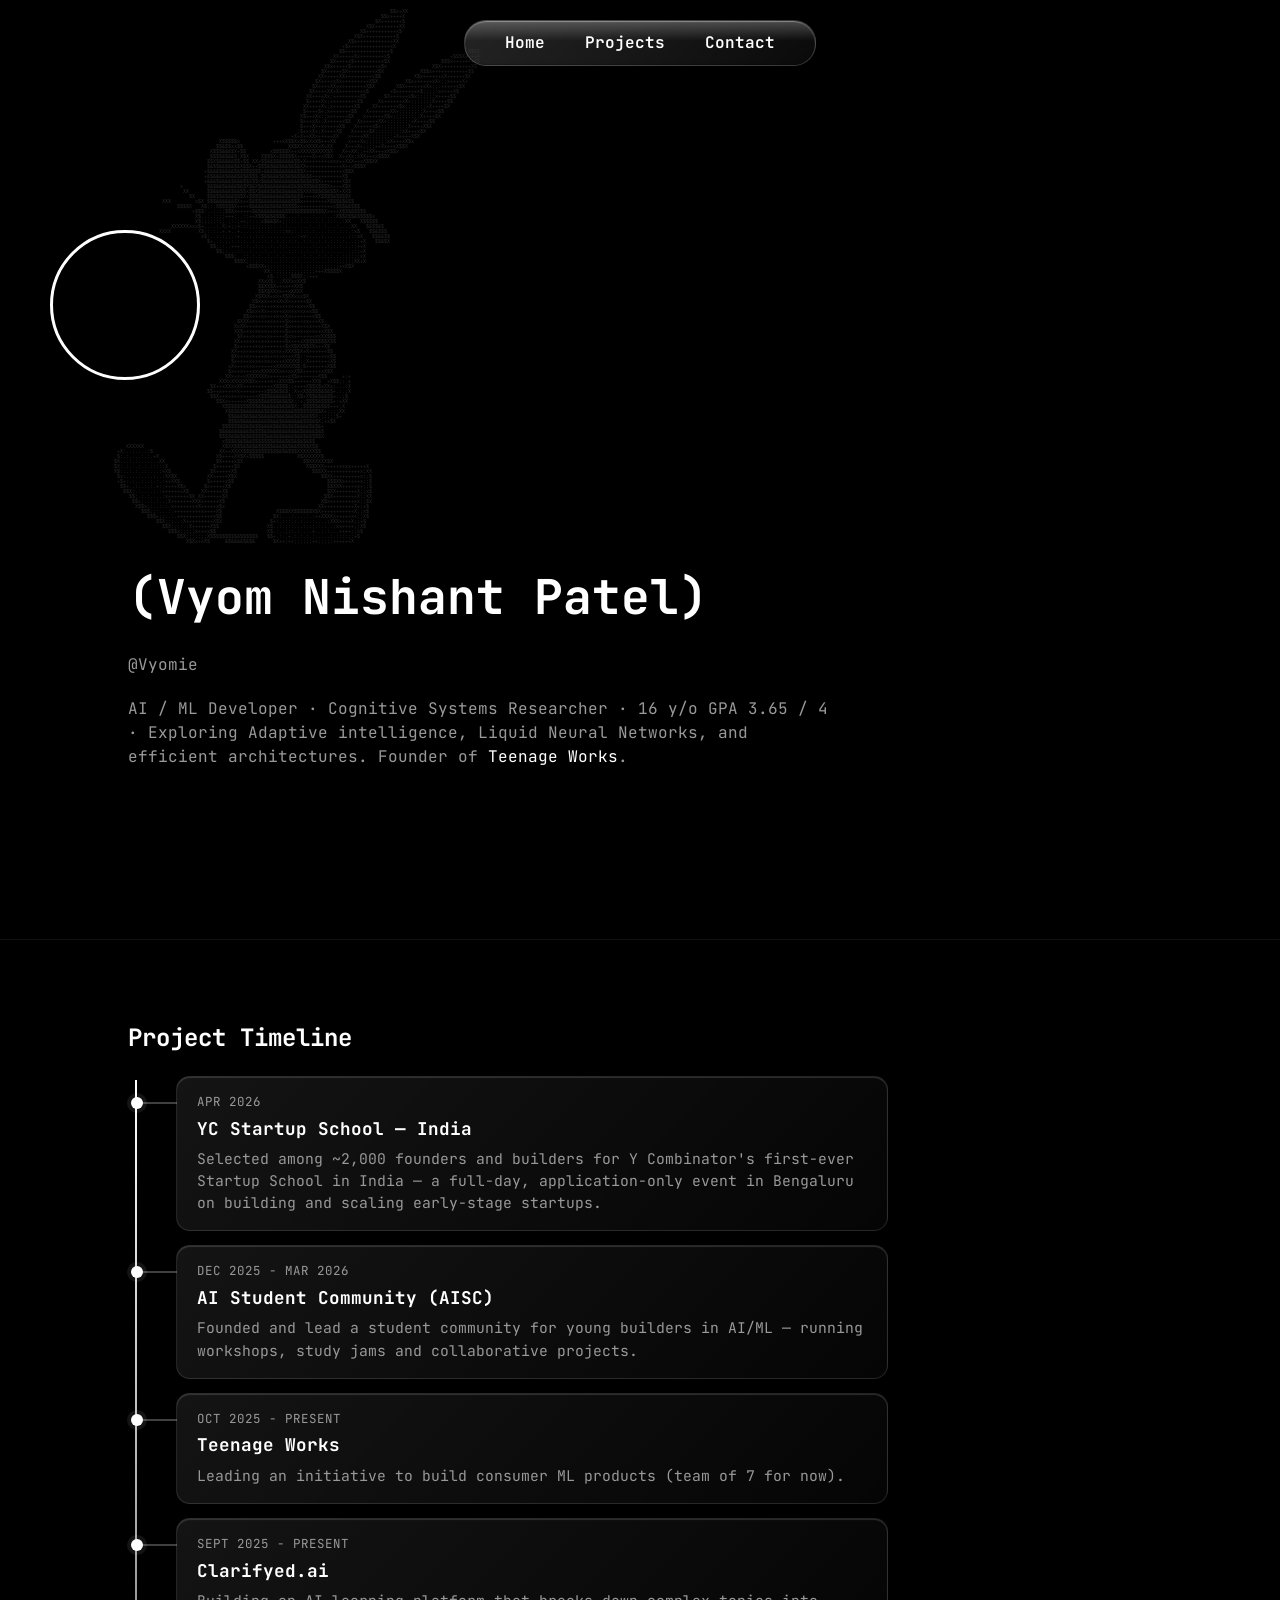
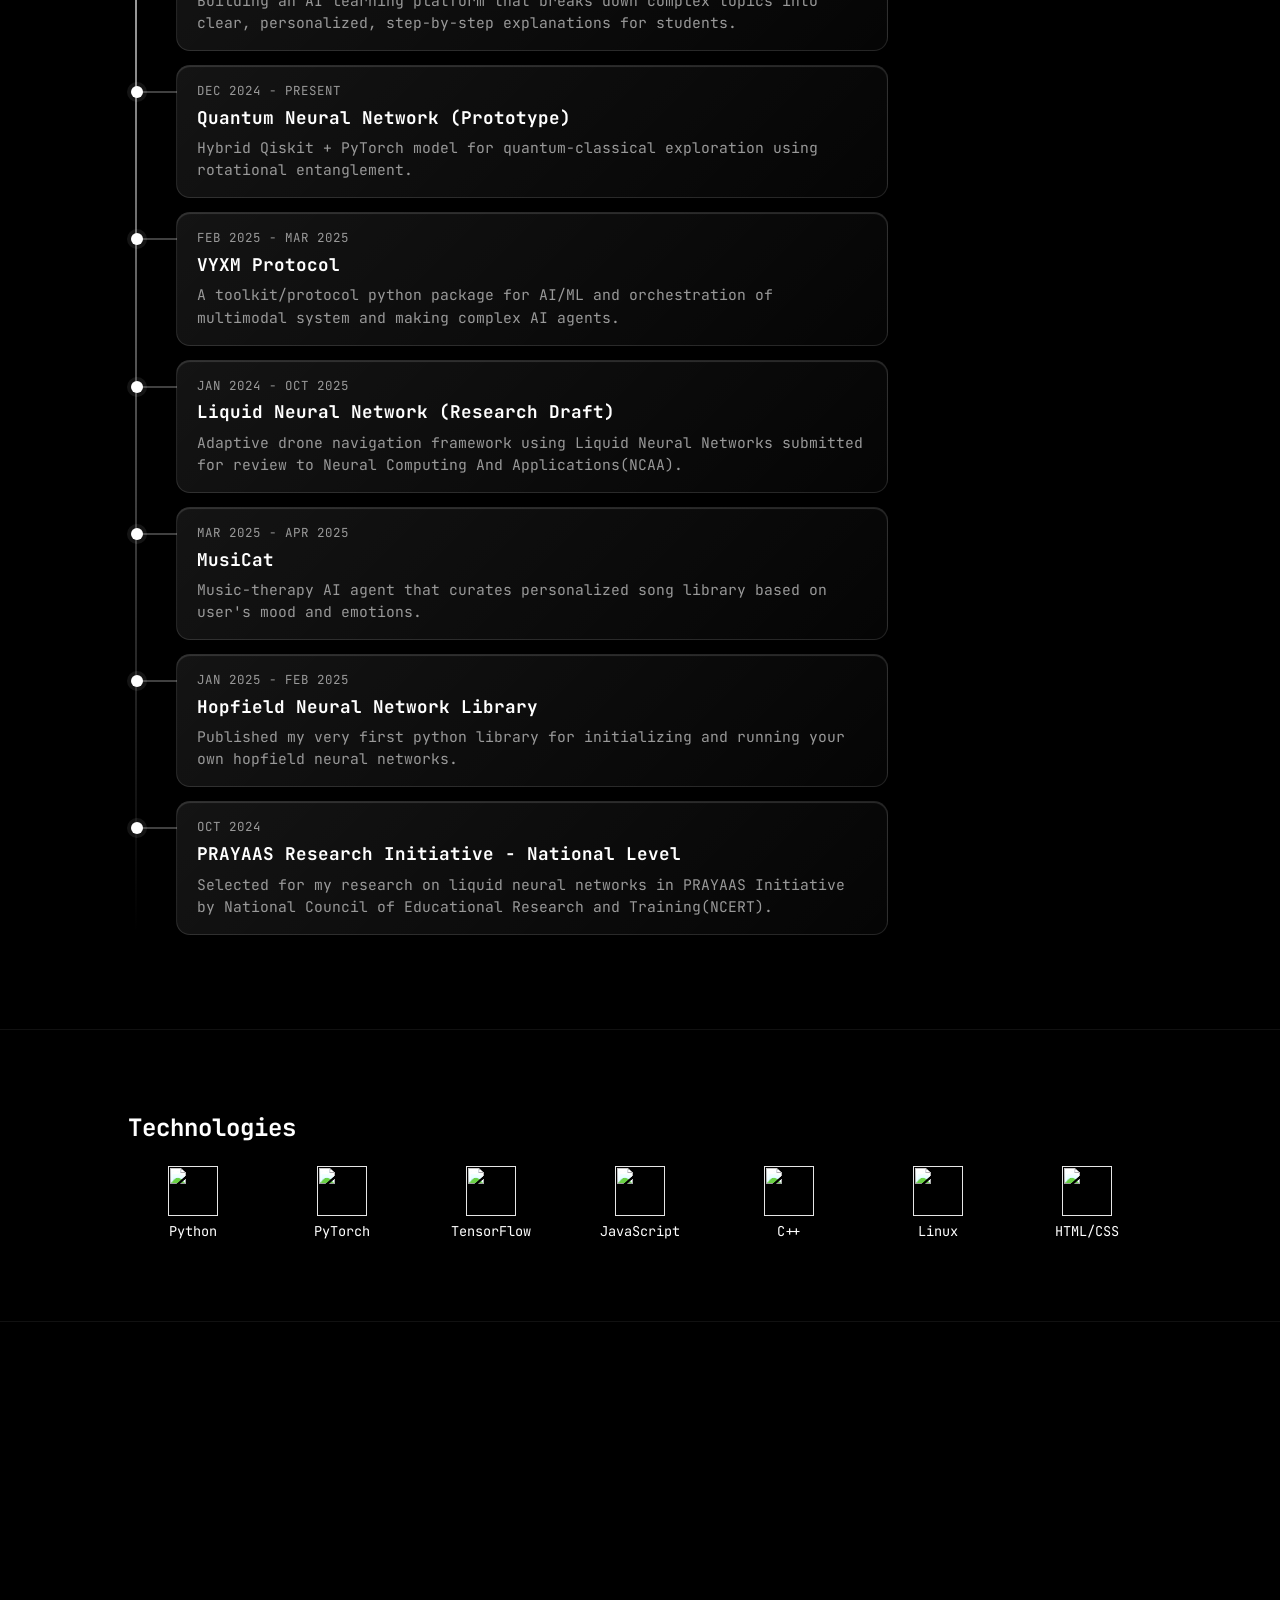
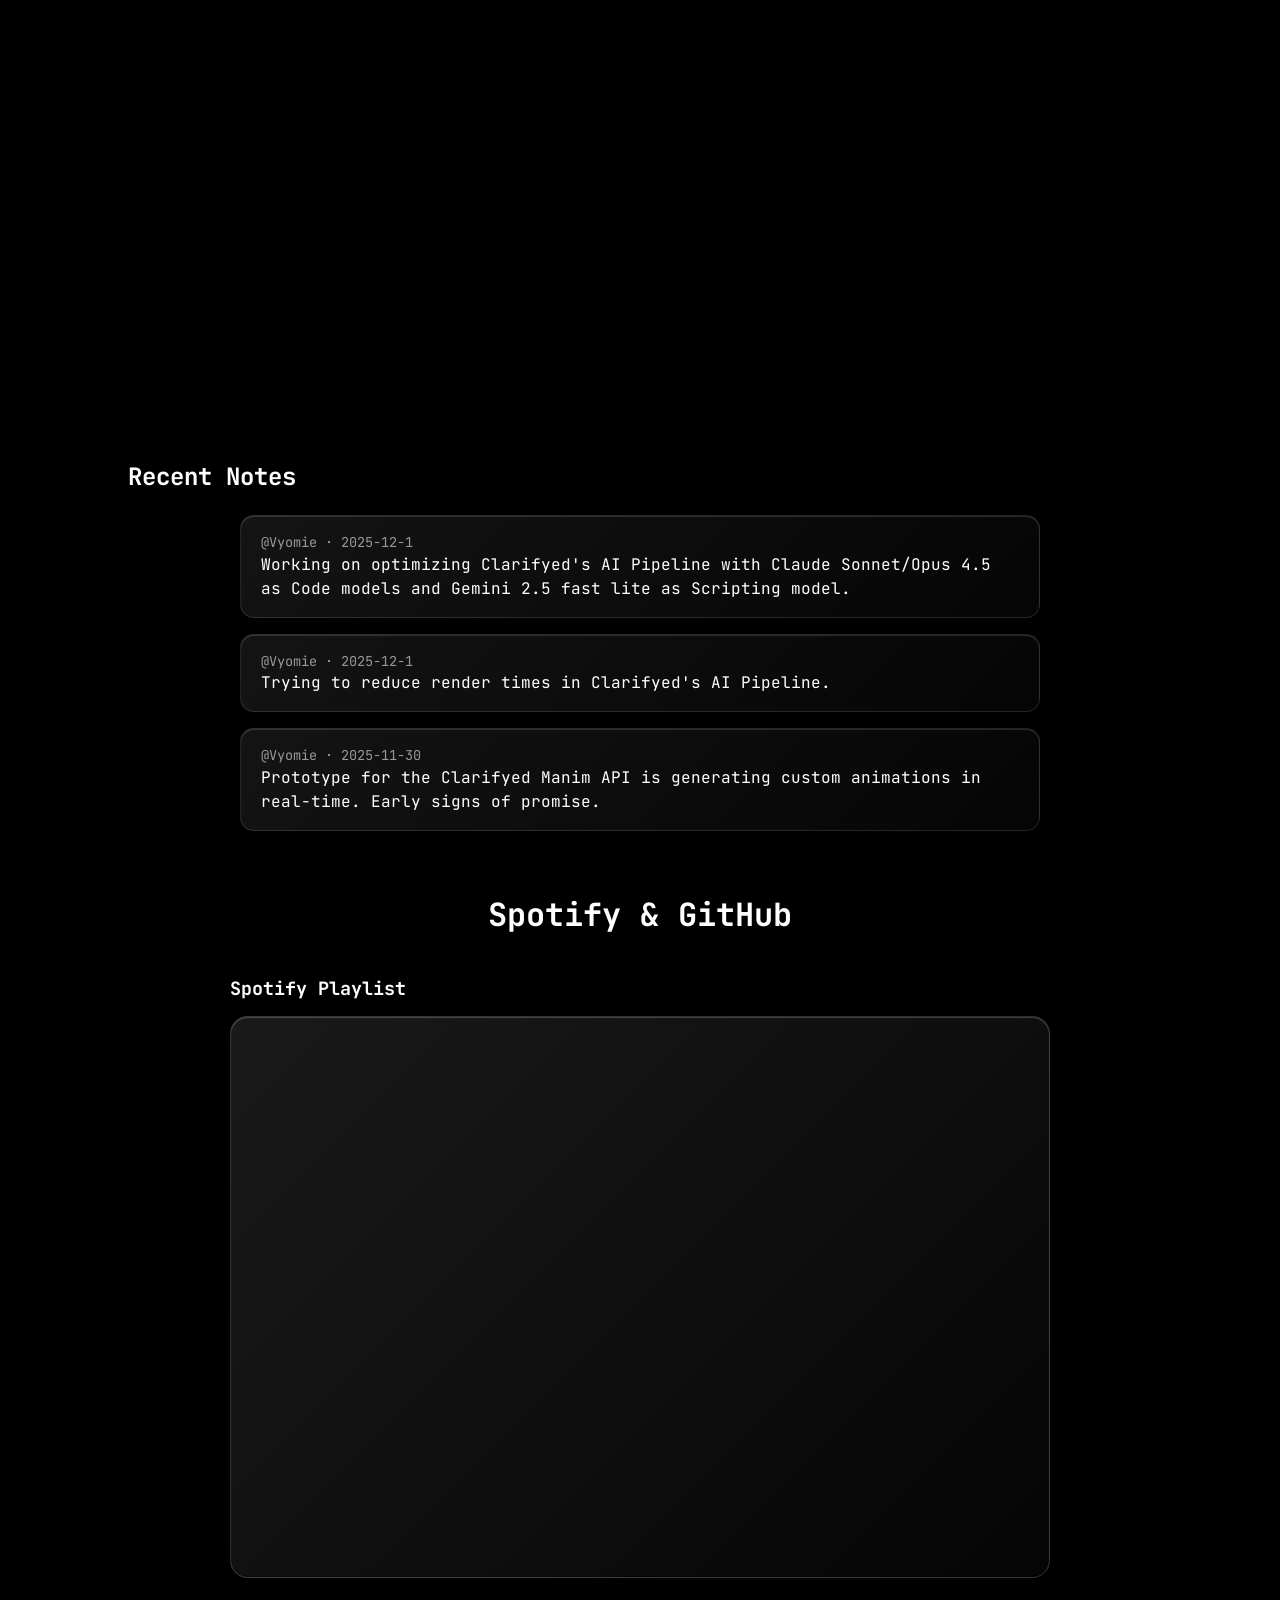
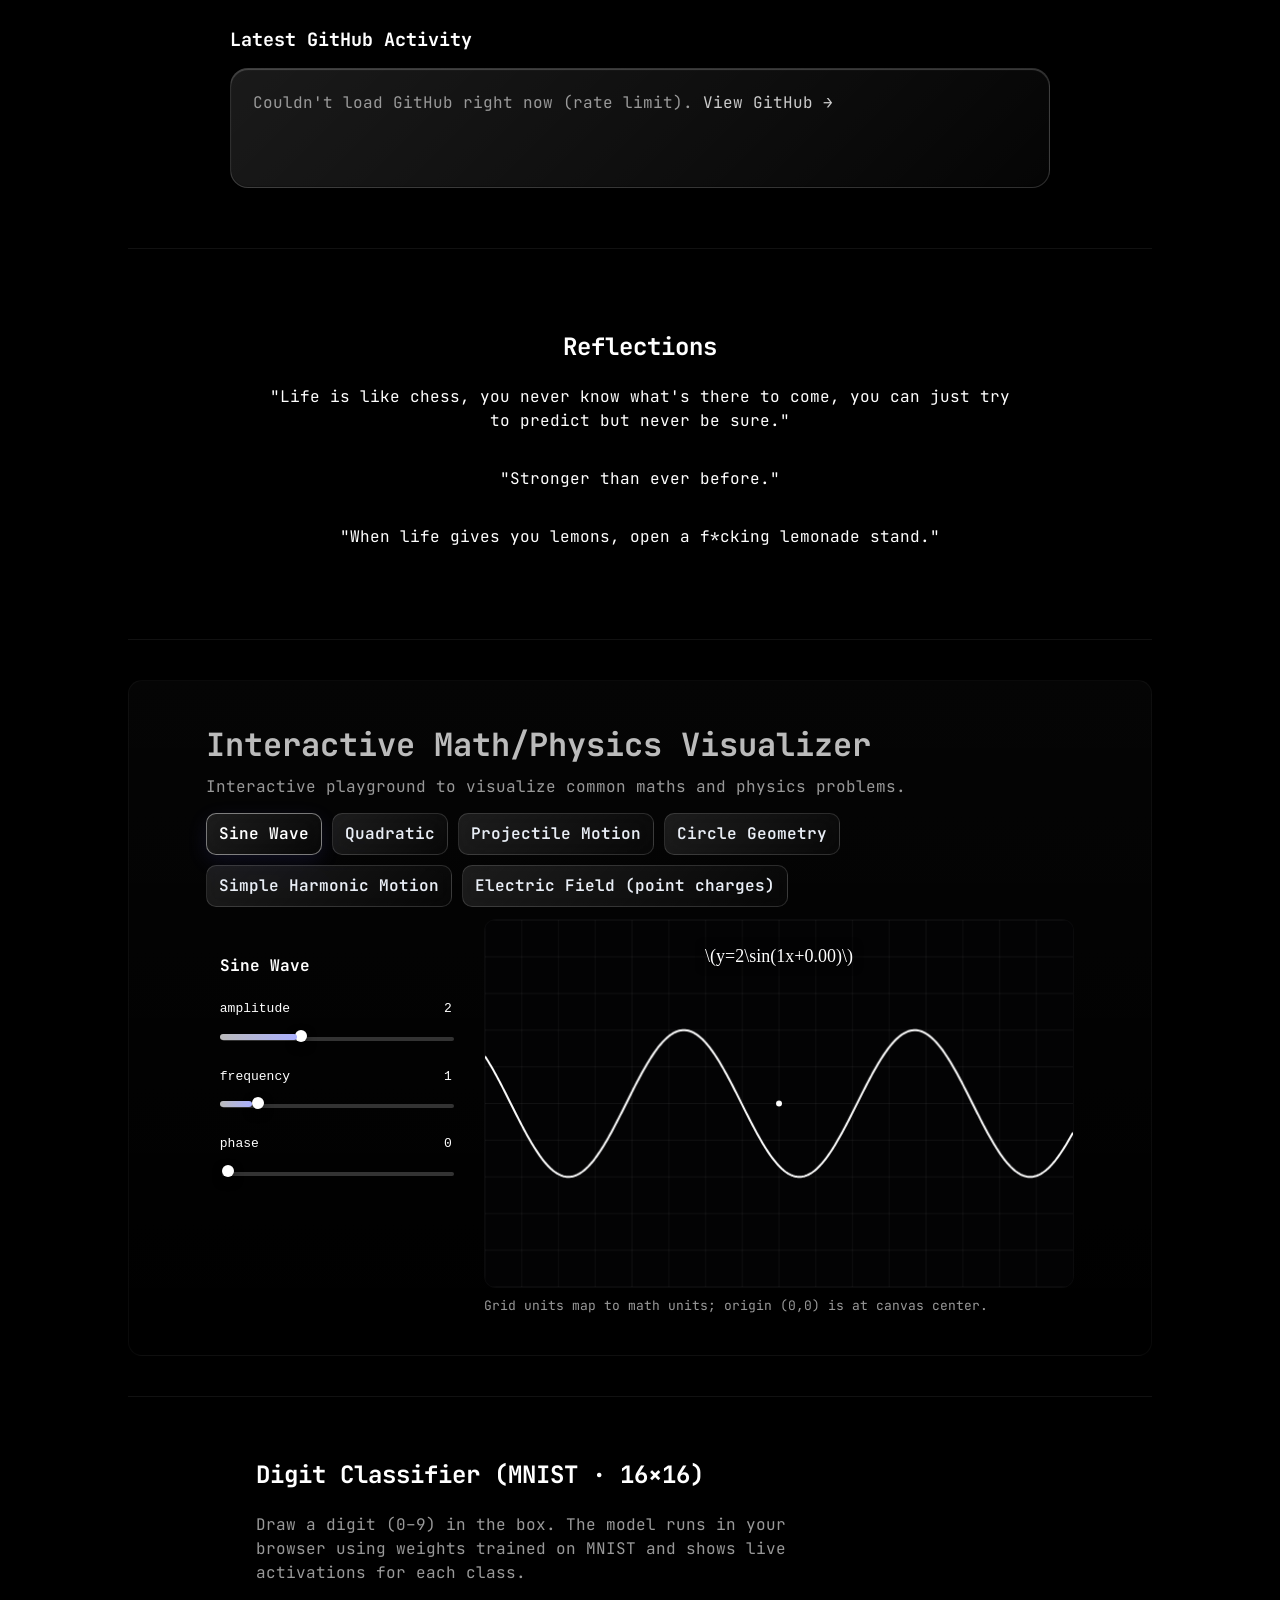
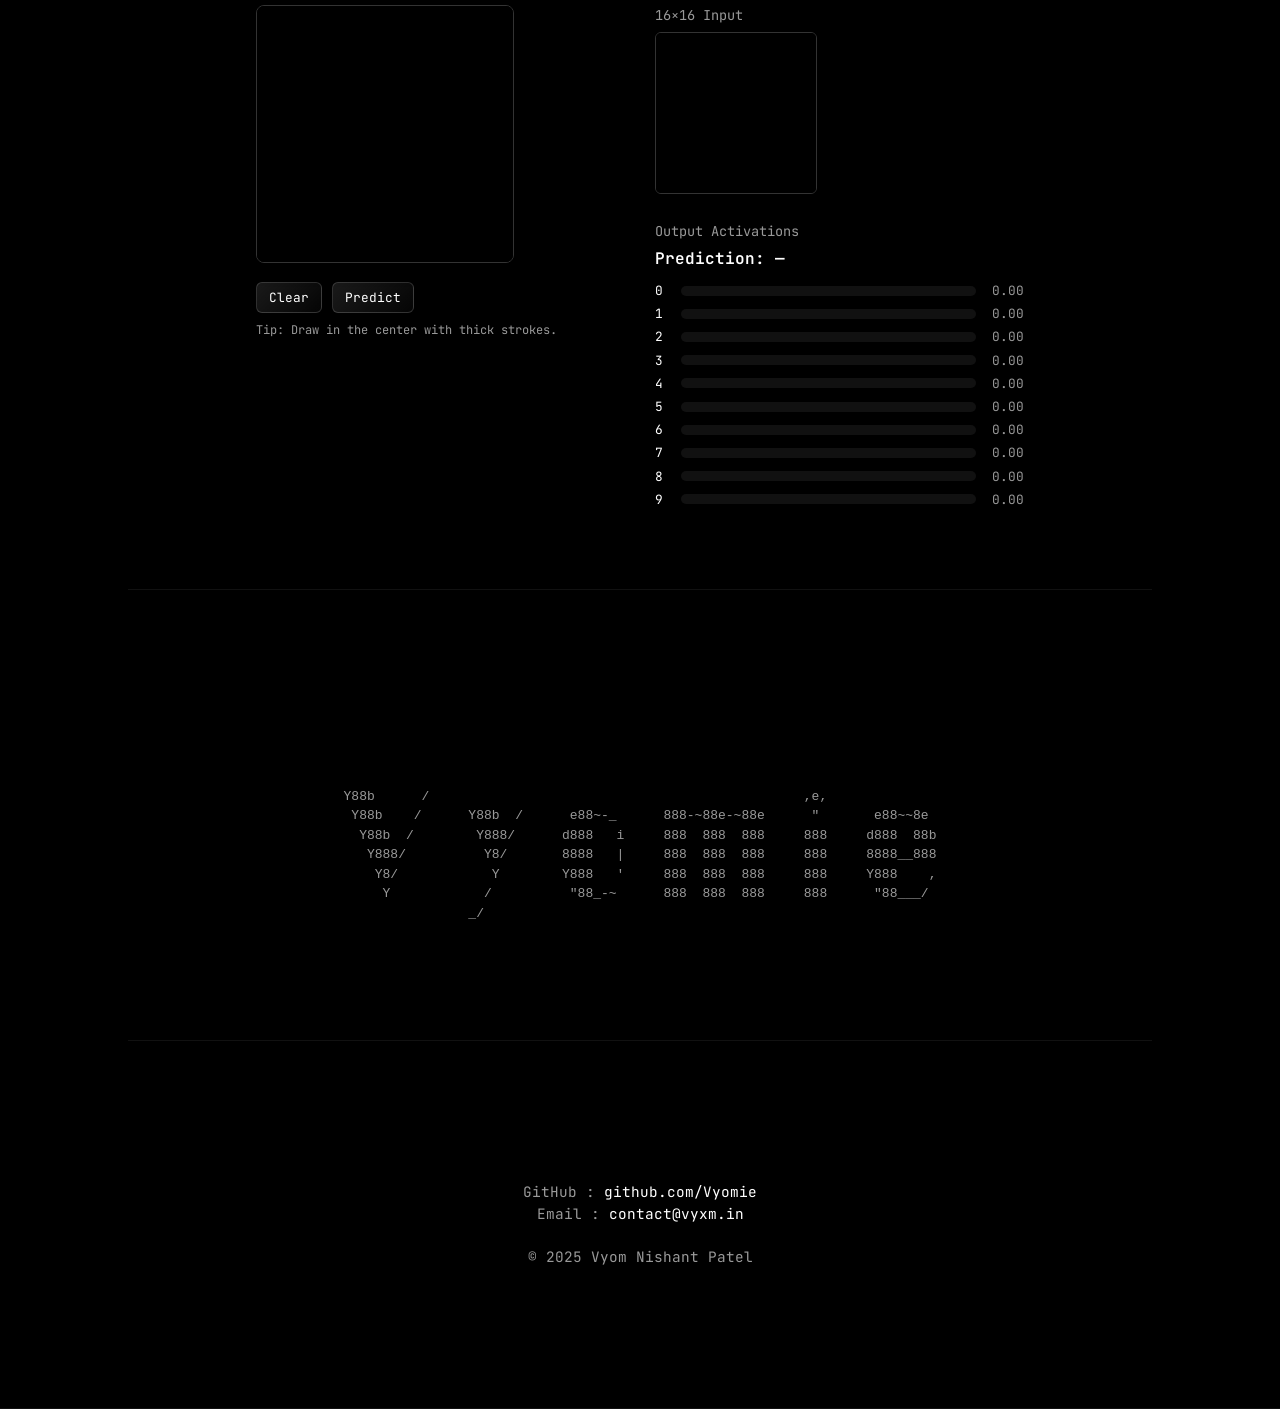
==== index.html @ 9584ec34 "Scope glass to cards/buttons; remove Myself + Blogs nav and Artha - Limit liquid glass to cards and " ====
<!DOCTYPE html>
<html lang="en">
<head>
<meta charset="UTF-8">
<meta name="viewport" content="width=device-width,initial-scale=1.0">
<title>Vyom — Developer</title>
<link href="https://fonts.googleapis.com/css2?family=JetBrains+Mono:wght@400;600&display=swap" rel="stylesheet">
<script id="MathJax-script" async src="https://cdn.jsdelivr.net/npm/mathjax@3/es5/tex-mml-chtml.js"></script>


<style>

:root{
  --bg:#000;
  --fg:#fff;
  --muted:#999;
  --timeline-marker:rgba(200,200,200,0.3);
  /* ADD THESE */
  --slider-track: #333;
  --slider-thumb: #fff;
  --accent: #bbbbbb;
  --card:#111;
}
*{box-sizing:border-box}
body{
  margin:0;
  background:var(--bg);
  color:var(--fg);
  font-family:'JetBrains Mono',monospace;
  line-height:1.5;
  scroll-behavior:smooth;
}
section{
  width:100%;
  padding:80px 10vw;
  border-bottom:1px solid #111;
}
h1,h2,h3{margin:0 0 20px}
a{color:var(--fg);text-decoration:none}
a:hover{text-decoration:underline}
p{margin:0 0 10px}

/* --- HEADER --- */
#header{
  position:relative;
  width:100%;
  height:400px;
  background:url('https://images.unsplash.com/photo-1518770660439-4636190af475?auto=format&fit=crop&w=1600&q=80') center/cover no-repeat;
}
#header #avatar{
  position:absolute;
  bottom:20px;
  left:50px;
  width:150px;
  height:150px;
  border-radius:50%;
  border:3px solid #fff;
  background:url('https://encrypted-tbn0.gstatic.com/images?q=tbn:ANd9GcTO7w-fRlAt7y5UCPmU20fVJkC_zSsuRBLsjg&s') center/cover no-repeat;
}

/* --- HERO --- */
#hero{
  display:flex;flex-direction:column;justify-content:center;
  min-height:60vh;
}
#hero h1{font-size:3em}
#hero .handle{color:var(--muted);margin-bottom:20px}
#hero .bio{max-width:700px;color:var(--muted)}

/* --- TIMELINE --- */
.timeline{
  position:relative;
  padding-left:48px;
  max-width:760px;
}
/* gradient vertical rail */
.timeline::before{
  content:'';
  position:absolute;
  left:7px;top:4px;bottom:4px;
  width:2px;
  background:linear-gradient(180deg,#fff,#555 60%,transparent);
}
/* liquid-glass card */
.timeline-entry{
  position:relative;
  margin-bottom:14px;
  padding:16px 20px;
  border:1px solid rgba(255,255,255,0.12);
  border-radius:14px;
  background:linear-gradient(135deg, rgba(255,255,255,0.08), rgba(255,255,255,0.02));
  backdrop-filter:blur(12px) saturate(160%);
  -webkit-backdrop-filter:blur(12px) saturate(160%);
  box-shadow:inset 0 1px 1px rgba(255,255,255,0.15);
  transition:transform .3s cubic-bezier(.2,.8,.2,1), border-color .3s, box-shadow .3s;
}
.timeline-entry:hover{
  transform:translateX(10px);
  border-color:rgba(255,255,255,0.28);
  box-shadow:0 14px 34px rgba(0,0,0,0.5), inset 0 1px 1px rgba(255,255,255,0.25);
}
/* marker dot — pinned to the rail (counter-translates so it never detaches) */
.timeline-entry::before{
  content:'';
  position:absolute;
  left:-46px;top:20px;
  width:12px;height:12px;
  background:#fff;
  border-radius:50%;
  box-shadow:0 0 0 4px rgba(255,255,255,0.08);
  z-index:1;
  transition:transform .3s cubic-bezier(.2,.8,.2,1), box-shadow .3s;
}
.timeline-entry:hover::before{
  transform:translateX(-10px);
  box-shadow:0 0 0 6px rgba(255,255,255,0.14);
}
/* connector — bridges rail to card and stretches as the card slides out */
.timeline-entry::after{
  content:'';
  position:absolute;
  left:-40px;top:25px;
  width:40px;height:2px;
  background:rgba(255,255,255,0.25);
  transition:transform .3s cubic-bezier(.2,.8,.2,1), width .3s, background .3s;
}
.timeline-entry:hover::after{
  transform:translateX(-10px);
  width:50px;
  background:rgba(255,255,255,0.55);
}
.timeline-entry h3{margin:0;font-size:1.1em}
.timeline-entry p{margin:6px 0 0;color:var(--muted);font-size:0.92em}
.timeline-entry .time{
  color:var(--muted);
  font-size:0.78em;
  margin-bottom:4px;
  text-transform:uppercase;
  letter-spacing:1px;
}

/* --- TECHNOLOGIES --- */
.tech-grid{
  display:grid;
  grid-template-columns:repeat(auto-fit,minmax(100px,1fr));
  gap:20px;
  align-items:center;
}
.tech-item{text-align:center;font-size:0.85em}
.tech-item img{width:50px;height:50px;margin-bottom:5px;filter:brightness(1.2)}

/* --- PROJECTS --- */
.projects{
  display:grid;
  grid-template-columns:repeat(auto-fit,minmax(300px,1fr));
  gap:40px;
}
.project{
  position:relative;
  overflow:hidden;
}
.project img{
  width:100%;
  height:200px;
  object-fit:cover;
  display:block;
  filter:grayscale(100%) brightness(0.7);
  transition:.3s;
}
.project-title{
  position:absolute;
  bottom:10px;left:10px;
  background:rgba(0,0,0,0.6);
  padding:4px 8px;
  font-weight:600;
}
.tooltip{
  position:absolute;
  top:0;left:0;
  width:100%;
  height:100%;
  background:rgba(15,15,15,0.95);
  color:var(--muted);
  padding:20px;
  opacity:0;
  pointer-events:none;
  transition:.2s;
  font-size:0.9em;
  overflow-y:auto;
}
.project:hover img{filter:brightness(0.4)}
.project:hover .tooltip{
  opacity:1;
  pointer-events:auto;
}

/* --- TWEETS --- */
.tweets{
  max-width:800px;
  margin:auto;
}
.tweet{
  border-top:1px solid #111;
  padding:20px 0;
}
.tweet:first-child{border-top:none}
.tweet .meta{color:var(--muted);font-size:0.85em}

/* --- SPOTIFY & GITHUB --- */
.widget{
  display:flex;
  flex-direction:column;
  gap:20px;
  max-width:800px;
  margin:auto;
  padding:20px 0;
}
.widget .title{font-weight:600;margin-bottom:10px}
.widget .card{
  border:1px solid #111;
  padding:15px;
  background:rgba(25,25,25,0.6);
}

/* --- ASCII ART --- */
.ascii{
  font-family:'JetBrains Mono',monospace;
  white-space:pre;
  text-align:center;
  color:var(--muted);
  margin:80px 0;
}

/* --- CONTACT --- */
footer{
  text-align:center;
  padding:60px 10vw;
  color:var(--muted);
  font-size:0.9em;
}

/* subtle fade on scroll */
.fade{opacity:0;transform:translateY(40px);transition:.8s ease-out;pointer-events: none;}
.fade.visible{opacity:1;transform:none;pointer-events: auto;}

/* Manim visualizer */
.viz-section {
      padding: 40px 6vw;
      max-width: 1200px;
      margin: 40px auto;
      background: linear-gradient(180deg, rgba(255,255,255,0.02), transparent);
      border-radius: 14px;
      border: 1px solid rgba(255,255,255,0.04);
    }
.viz-header { margin-bottom: 10px; }
.viz-title { font-size: 2rem; margin: 0 0 6px; font-weight:700; color: var(--accent); }
.viz-sub { margin: 0 0 14px; color: var(--muted); }

.problem-selector { display:flex; gap:10px; flex-wrap:wrap; margin-bottom:12px; }
.problem-btn {
      background: linear-gradient(180deg,var(--card),#0a0a0a);
      border:1px solid rgba(255,255,255,0.03);
      padding:8px 12px;border-radius:10px;cursor:pointer;font-weight:600;color:#e9eef6;
    }
.problem-btn.active{ box-shadow:0 6px 20px rgba(109,106,255,0.12); border-color:var(--accent); color:var(--accent) }

.stage{ display:flex; gap:18px; align-items:flex-start; }
.sidebar{ width:260px; flex-shrink:0; padding:14px; box-sizing:border-box; }
.slider-block{ margin-bottom:18px; }
.slider-row{ display:flex; justify-content:space-between; align-items:center; margin-bottom:6px; font-family: monospace; }

input[type=range]{ -webkit-appearance:none; width:100%; height:6px; background:transparent; }
input[type=range]::-webkit-slider-runnable-track{ height:4px; background:var(--slider-track); border-radius:999px; }
input[type=range]::-webkit-slider-thumb{ -webkit-appearance:none; margin-top:-7px; width:12px; height:12px; border-radius:50%; background:var(--slider-thumb); box-shadow:0 4px 10px rgba(0,0,0,0.5) }
.range-wrap{ position:relative; }
.range-fill { position:absolute; left:0; top:50%; transform:translateY(-50%); height:6px; border-radius:999px; background:linear-gradient(90deg,var(--accent),#aab0ff); pointer-events:none; width:0 }

.canvas-frame { flex:1; position:relative; min-width:0; }
/* canvas responsive using aspect-ratio, JS synchronizes internal pixel size */
#scene { width:100%; height:auto; aspect-ratio: 16/10; background:#030304; border-radius:12px; border:1px solid rgba(255,255,255,0.03); display:block; }

.equationOverlay { position:absolute; left:50%; top:18px; transform:translateX(-50%); color:#fff; font-family:serif; font-size:18px; background:rgba(0,0,0,0.25); padding:6px 10px; border-radius:8px; z-index:20; pointer-events:none; }

.note { color:var(--muted); font-size:13px; margin-top:8px; }

#manim-guy { position:absolute; bottom:10px; left:10px; width:120px; opacity:0.95; pointer-events:none; }

@media(max-width:900px){
      .stage { flex-direction:column; gap:22px; }
      .sidebar { width:100%; }
      #scene { aspect-ratio: 1 / 1; }
      #manim-guy { width:90px; bottom:8px; left:8px; }
      .equationOverlay{ font-size:15px; padding:4px 8px; }
    }

@media(max-width:450px){
      #scene { aspect-ratio: 1 / 1.2; }
    }

/* small tweaks to avoid navbar overlap on very short screens */
@media(max-height:560px){
      header { padding-top: 90px; }
    }

</style>

<style>
/* MOBILE RESPONSIVE */
@media screen and (max-width: 900px) {
  section {padding:60px 5vw;}
  #hero h1 {font-size:2.2em;}
  #hero .bio {max-width:100%; font-size:0.95em;}

  /* Smaller header banner + avatar on mobile (kept on the left) */
  #header {height:190px;}
  #header #avatar {width:96px; height:96px; bottom:16px; left:24px;}
  
  /* Timeline */
  .timeline {padding-left:36px;}
  .timeline-entry {margin-bottom:12px; padding:14px 16px;}
  .timeline-entry::before {left:-34px; top:18px; width:12px; height:12px;}
  .timeline-entry::after {left:-28px; top:23px; width:28px;}
  .timeline-entry:hover::after {width:38px;}
  .timeline-entry h3 {font-size:1em;}
  .timeline-entry .time {font-size:0.72em;}
  
  /* Technologies grid */
  .tech-grid {grid-template-columns:repeat(auto-fit,minmax(80px,1fr)); gap:15px;}
  .tech-item img {width:40px;height:40px;}

  /* Projects grid */
  .projects {grid-template-columns:1fr; gap:20px;}
  .project img {height:180px;}
  .project .tooltip {font-size:0.85em; padding:15px;}

  /* Spotify & GitHub */
  #widgets div[style*="flex:0 0"] {flex:1 1 100%; max-width:100%;}
  #widgets div[style*="flex:0 0"] iframe {width:100%; height:300px;}

  /* Tweets */
  .tweets {padding:0 10px;}
  .tooltip-links {
  margin-top: 20px;
  display: flex;
  gap: 12px;
}

.tooltip-links a {
  padding: 8px 14px;
  border-radius: 10px;
  background: rgba(255,255,255,0.1);
  color: #fff;
  text-decoration: none;
  border: 1px solid rgba(255,255,255,0.15);
  font-size: 0.85em;
  font-weight: 600;
  transition: 0.2s ease;
  backdrop-filter: blur(4px);
}

.tooltip-links a:hover {
  background: rgba(255,255,255,0.2);
}

  /* Quotes */
  #quotes div {padding:0 10px;}
  /* Prevent horizontal overflow */
  body {
    overflow-x: hidden; /* hides horizontal scroll */
  }

  /* ASCII background: keep it as a non-wrapping fixed backdrop, just clip overflow */
  .ascii-bg {
    max-width: 100%;
    white-space: pre;   /* never wrap the art */
    overflow: hidden;   /* clip anything past the viewport */
    left: 0;
    transform: none;
    font-size: 4px;     /* shrink so more of the cat is visible on small screens */
  }

  .ascii pre {
    font-size: 5px;          /* shrink word-art on mobile */
    line-height: 1;
    white-space: pre;        /* keep ASCII art intact */
    overflow-x: hidden;
    max-width: 100%;
    margin: 0 auto;
  }
  #widgets {
    display: flex;
    flex-wrap: wrap;      /* stack on narrow screens */
    justify-content: center;
    gap: 20px;
  }

  #widgets > div {
    flex: 1 1 300px;      /* take full width if narrow */
    max-width: 100%;
    box-sizing: border-box;
  }

  #widgets iframe {
    width: 100% !important; /* responsive iframe */
    height: auto;
  }

  /* Timeline / Project / Tech Grid adjustments */
  .timeline, .projects, .tech-grid {
    max-width: 100%;
    overflow-x: hidden;
  }

  /* Project tooltips: keep within container */
  .project .tooltip {
    max-width: 100%;
    overflow-x: auto;
    word-wrap: break-word;
  }

  /* Responsive fixes already applied for <900px screens remain */

  
}
/* --- LIQUID GLASS FLOATING NAVBAR --- */
#navbar {
  position: fixed;
  top: 20px;
  left: 50%;
  transform: translateX(-50%);
  backdrop-filter: blur(18px) saturate(180%);
  -webkit-backdrop-filter: blur(18px) saturate(180%);
  background: linear-gradient(135deg, rgba(255,255,255,0.14), rgba(255,255,255,0.04));
  border: 1px solid rgba(255,255,255,0.18);
  border-radius: 22px;
  padding: 10px 40px;
  z-index: 1000;
  animation: floatNavbar 4s ease-in-out infinite;
  box-shadow:
    0 8px 32px rgba(0,0,0,0.45),
    inset 0 1px 1px rgba(255,255,255,0.35),
    inset 0 -1px 1px rgba(0,0,0,0.25);
  max-width: 95%;
  overflow: hidden;
}

/* specular highlight sweep for the liquid-glass look */
#navbar::before {
  content: '';
  position: absolute;
  inset: 0;
  border-radius: inherit;
  background: linear-gradient(180deg, rgba(255,255,255,0.25), rgba(255,255,255,0) 45%);
  pointer-events: none;
}

/* Smooth scroll for overflow on very small screens */
#navbar::-webkit-scrollbar {
  display: none;
}

#navbar ul {
  display: flex;
  justify-content: center;
  gap: 40px;
  list-style: none;
  margin: 0;
  padding: 0;
  position: relative;
  z-index: 1;
}

#navbar ul li a {
  color: var(--fg);
  text-decoration: none;
  font-weight: 600;
  transition: color 0.2s;
  font-family: 'JetBrains Mono', monospace;
  white-space: nowrap; /* prevents wrapping */
}

#navbar ul li a:hover {
  color: var(--muted);
}

/* FLOATING ANIMATION */
@keyframes floatNavbar {
  0%, 100% { transform: translate(-50%, 0px); }
  50% { transform: translate(-50%, -6px); }
}

/* --- MOBILE RESPONSIVE --- */
@media (max-width: 768px) {
  #navbar {
    padding: 8px 20px;
    border-radius: 15px;
  }
  #navbar ul {
    gap: 20px;
  }
  #navbar ul li a {
    font-size: 0.85em;
  }
}

@media (max-width: 480px) {
  #navbar {
    padding: 6px 12px;
    border-radius: 12px;
  }
  #navbar ul {
    gap: 12px;
  }
  #navbar ul li a {
    font-size: 0.75em;
  }
}

</style>

<style>
#digit-classifier {
  padding: 60px 10vw;
  border-top: 1px solid #111;
}

.digit-layout {
  display: flex;
  flex-wrap: wrap;
  gap: 30px;
  margin-top: 20px;
}

.digit-left, .digit-right {
  flex: 1 1 280px;
  min-width: 260px;
}

#digitCanvas {
  background: #000;
  border: 1px solid #333;
  border-radius: 8px;
  cursor: crosshair;
  box-shadow: 0 0 20px rgba(0,0,0,0.7);
}

.digit-controls {
  margin-top: 12px;
  display: flex;
  gap: 10px;
}

.digit-controls button {
  background: #111;
  color: #fff;
  border: 1px solid #333;
  border-radius: 6px;
  padding: 6px 12px;
  font-family: 'JetBrains Mono', monospace;
  font-size: 0.8em;
  cursor: pointer;
  transition: 0.15s;
}

.digit-controls button:hover {
  background: #222;
  border-color: #555;
}

.digit-hint {
  margin-top: 8px;
  font-size: 0.75em;
  color: var(--muted);
}

#digitPreview {
  background: #000;
  border-radius: 6px;
  border: 1px solid #333;
  image-rendering: pixelated;
}

.digit-preview-block, .digit-activations-block {
  margin-bottom: 20px;
}

.digit-preview-title {
  font-size: 0.85em;
  color: var(--muted);
  margin-bottom: 6px;
}

.digit-prediction {
  margin-bottom: 10px;
  font-weight: 600;
}

.activation-list {
  display: flex;
  flex-direction: column;
  gap: 4px;
  font-size: 0.8em;
}

.activation-row {
  display: flex;
  align-items: center;
  gap: 8px;
}

.activation-label {
  width: 18px;
}

.activation-bar-wrap {
  flex: 1;
  height: 10px;
  background: #111;
  border-radius: 999px;
  overflow: hidden;
}

.activation-bar {
  height: 100%;
  width: 0%;
  border-radius: 999px;
  background: linear-gradient(90deg, #7f8cff, #aab0ff);
  transition: width 0.1s linear;
}

.activation-value {
  width: 40px;
  text-align: right;
  color: var(--muted);
}

/* Responsive tweak */
@media (max-width: 800px) {
  .digit-layout {
    flex-direction: column;
  }
}
#digit-classifier {
    position: relative;
    z-index: 2000;
}

#digitCanvas {
    position: relative;
    z-index: 3000;
    pointer-events: auto;
}

/* ===== LIQUID GLASS (applied across the site) ===== */
.glass-card{
  background:linear-gradient(135deg, rgba(255,255,255,0.10), rgba(255,255,255,0.02));
  backdrop-filter:blur(16px) saturate(180%);
  -webkit-backdrop-filter:blur(16px) saturate(180%);
  border:1px solid rgba(255,255,255,0.16);
  border-radius:18px;
  box-shadow:0 8px 30px rgba(0,0,0,0.45), inset 0 1px 1px rgba(255,255,255,0.22), inset 0 -1px 1px rgba(0,0,0,0.25);
}

/* Notes / tweets as liquid-glass cards */
.tweets{ display:flex; flex-direction:column; gap:16px; }
.tweet{
  border:1px solid rgba(255,255,255,0.12) !important;
  border-radius:14px;
  padding:16px 20px !important;
  background:linear-gradient(135deg, rgba(255,255,255,0.08), rgba(255,255,255,0.02));
  backdrop-filter:blur(12px) saturate(160%);
  -webkit-backdrop-filter:blur(12px) saturate(160%);
  box-shadow:inset 0 1px 1px rgba(255,255,255,0.15);
  transition:transform .25s ease, border-color .25s ease, box-shadow .25s ease;
}
.tweet:first-child{ border-top:1px solid rgba(255,255,255,0.12) !important; }
.tweet:hover{
  transform:translateY(-4px);
  border-color:rgba(255,255,255,0.26) !important;
  box-shadow:0 12px 30px rgba(0,0,0,0.5), inset 0 1px 1px rgba(255,255,255,0.22);
}

/* Project hover tooltips on liquid glass */
.project .tooltip{
  background:linear-gradient(135deg, rgba(20,20,22,0.82), rgba(10,10,12,0.7)) !important;
  backdrop-filter:blur(16px) saturate(160%);
  -webkit-backdrop-filter:blur(16px) saturate(160%);
  border:1px solid rgba(255,255,255,0.12);
  color:#dcdcdc !important;
}

/* Visualizer buttons on liquid glass (section/sidebar stay plain) */
.problem-btn{
  background:linear-gradient(135deg, rgba(255,255,255,0.10), rgba(255,255,255,0.02)) !important;
  backdrop-filter:blur(10px) saturate(160%);
  -webkit-backdrop-filter:blur(10px) saturate(160%);
  border:1px solid rgba(255,255,255,0.14) !important;
  color:#e9eef6 !important;
  transition:transform .2s ease, border-color .2s ease;
}
.problem-btn:hover{ transform:translateY(-2px); border-color:rgba(255,255,255,0.3) !important; }
.problem-btn.active{ border-color:rgba(255,255,255,0.45) !important; color:#fff !important; }
.digit-controls button{
  background:linear-gradient(135deg, rgba(255,255,255,0.10), rgba(255,255,255,0.02)) !important;
  backdrop-filter:blur(10px) saturate(160%);
  -webkit-backdrop-filter:blur(10px) saturate(160%);
  border:1px solid rgba(255,255,255,0.16) !important;
}
.digit-controls button:hover{ border-color:rgba(255,255,255,0.32) !important; }

</style>


</head>
<body>
<!-- NAVBAR -->
<nav id="navbar">
  <ul>
    <li><a href="#hero">Home</a></li>
    <li><a href="#projects">Projects</a></li>
    <li><a href="#footer">Contact</a></li>
  </ul>
</nav>

<!-- GLOBAL ASCII CAT BACKGROUND -->
<pre class="ascii-bg" style="
  position:fixed;
  top:0;
  left:0;
  width:100%;
  height:100%;
  pointer-events:none;
  z-index:-1;
  opacity:0.15;
  font-size:5px;
  line-height:1;
  white-space:pre;
  overflow:hidden;
  color:var(--fg);
">
                                                                                                                                                                                                        
                                                                                                                                  $$x+XX                                                                
                                                                                                                               $$x++++X                                                                 
                                                                                                                             $X+++++++$                                                                 
                                                                                                                          X$X++++++++XX                                                                 
                                                                                                                        X$++++++++++x$                                                                  
                                                                                                                      X$X+++++++++++$                                                                   
                                                                                                                    X$x++++++++++++XX                                                                   
                                                                                                                  +$x+++++++++++++xX                                                                    
                                                                                                                 $$+++++++++++++++$                         X$$X                                        
                                                                                                               XX+++++Xx++++++++x$                    +$$$X++++X                                        
                                                                                                              $X++++x$+++++++++x$X                 $$$x+++++++X$                                        
                                                                                                            X$x+++++$+++++++++x$x               X$X++++++++++X$                                         
                                                                                                           $X+++++$X+++++++++x$X            X$$x++++++++++++$$                                          
                                                                                                          XX+++++XX+++++++++x$$           X$x++++++xX++++++$X                                           
                                                                                                         $X++++xXx+++++++++X$X         X$x++++++xX+;;x++++X+                                            
                                                                                                        $X++++XX+x++++++++X$X       X$X++++++xXx;;:+x+++x$X                                             
                                                                                                       $X++++XX+X++++++++x$       +$+++++++x$;;;;:x++++X$                                               
                                                                                                      XX++++Xx;+++++++++X$      $X++++++x$x;;;;;;x++++$$                                                
                                                                                                      $++++Xx;+x+++++++X$     Xx++++++xX+;;;;;;;X++++$$                                                 
                                                                                                     XX++++X+;x+++++++X$    XX++++++x$x;;;;;;;+X++++$X                                                  
                                                                                                     $++++$+;x+++++++$$   X+++++++XX+;;;;;;:;X+++x$$                                                    
                                                                                                    X$+++Xx;;x++++++$X   x++++++X$+;;;;;;;;;X++++$X                                                     
                                                                                                    $x++xX+;X+++++x$X  Xx+++++XX+;;;;;;;:+X++++$$                                                       
                                                                                                    $+++X++x+++++X$   X+++++x$+;;;;;;;;;X++++X$X                                                        
                                                                                                   ;$++xX+;X++++X$   X+++++$X;;;;;;;:;xX+++x$X                                                          
                                                                                                 +X+X++XXx+++++XX   x++++XX;;;;;;;:+X++++X$X                                                            
                                                                         X$$$$$x           +++xX$$Xx$$xXxX$+++XX    x+++Xx;;;;;;:xX+++xX$x                                                              
                                                                        $$&$$xx$$               XX$XXxXXXXxX+XX    X+++X+;;;;++Xx++xX$$X                                                                
                                                                      X$$$&&&$X+$$        x$$$$$X++xXXXX$XXXX$X   X++XX;;++XX+++xX$$x                                                                   
                                                                      $$$$&$&&$;X$X    X$$$X+$$$$$X+++++X++xX$X  X++Xx;xXX++xx$$$X                                                                      
                                                                     $$X$&&&&&$$+$$ XX+$$&&$&&&&&&$$+X++++++++xxx++XXX++xX$$XX                                                                          
                                                                     $&$$&&$&&$&X&$X++$$$&$&&$&&$&$&XX++++++++++++X++x$$$X                                                                              
                                                                    +$&&&$&&&&$&$$$$$$$+&&&$&&&&&&&$$X++++++++++++x$$X                                                                                  
                                                                    +&$&&&&$&&&$&$&$$$;$&$&&&$&$&$&$$&$X++++++++++X$                                                                                    
                                                                    +&&&$&&&&$&&&$$X$$x$&&&$&&&&&&&&$&$&$$X+++++++X$X                                                                                   
                                                            x        $&$&&$&&&&$&$X$&X$&$&&&&&&&&$&$&$$$&&$$$Xx+++X$X                                                                                   
                                                             XX      $$&&&&&&$&&$$x$$X$&&&$&$&$&&&&$$XXX$$$&$&$$X+XX$                                                                                   
                                                               $X    $$&$$&$&&$$$X+$$$$$&&&&&&&$&$&$$++++xX$$$$&$$$$X                                                                                   
                                                      XXX        x$X $$$&&&&&&$Xx++$&$$&&&&&&&&&&$$$x++++++++X$$$&$&$$                                                                                  
                                                           $$$$X   X$;:.X$$$$$X++++$&&&&$&$&$&$$$$$x+++++++++++x$$$&&$$$                                                                                
                                                                +$$$:..;.:;$$Xx+++++$&$&&&&&&&&$$$$$$$$$$$$$Xx+++X$$$&$$$$                                                                              
                                                                 X$..:.;;;;+++;..::++X$$$&$&$$$;...:....:......:X$$X$$&$$$$$x                                                                           
                                                                 X$;;;;;:;;.;:.;++;::::x$&&$X+;::::.:.:..:.:.:.:..:XX   X$$$$$                                                                          
                                                         XXXXXXxxx$+....:.X;+;;+.::;;;;;;;::.:.:.......:..:.:...:...:XX   $&$$&$                                                                        
                                                     XXXX         X$::.:..+.+..+......:..:.:.:;xx;:.:.:.:....:.:.:.:.:x$   $$&$$$                                                                       
                                                                   x$:..:.:;;.:+.:.:.:.:...........:+x:..:.:........:::xX   $$&&$$                                                                      
                                                                     $+..:.;.:.:.:..:...:.:.:.:.:.:..:.:..:.:.:.:.:...;;+X   $$&$X                                                                      
                                                                      $$;.:..+++:.:..:.:..:..:.:...:....:....:.:.:.:.:;++X                                                                              
                                                                        $$;:...::..:....:..:....:.:.:.:..:.:........:;;;+X                                                                              
                                                                           $$$;..:;.:.:..:..:.:......:.:..:.:.:.:.:;;;;;xX                                                                              
                                                                              $$$X;:;;:.:.:..:.:.:.:....:....:.:;;;;;;XX+X                                                                              
                                                                                  +$$$XX+;;;:::::.:.:.::::;;;;;;;+xX$X                                                                                  
                                                                                        XX::;;;;;;;;;;;;;+++X$$$$X                                                                                      
                                                                                         x$.::;;;$$$X;;+++                                                                                              
                                                                                      XXxX$:.;XXXxxXX$                                                                                                  
                                                                                      $$XX$X+++x++XX$                                                                                                   
                                                                                      $$X$XXxx++xXXXX                                                                                                   
                                                                                     X$XXX+xx+X$XXxxx$X                                                                                                 
                                                                                    X$xxx++xxXxXx+++x+$X                                                                                                
                                                                                   $$x+++++xx+x+x++xx+x$$                                                                                               
                                                                                  X$xx+Xx++x++xxx+x+xx+x$$                                                                                              
                                                                                 $$x+++xx+++x+xXx+++++++x$$                                                                                             
                                                                               $XXX+x++++x+x+++$x++++xx+++X$                                                                                            
                                                                              XxXX+++x+++++++++$x++x+++x+++X$X                                                                                          
                                                                              XX$++x+xx+x++x+++$x+++x+x+x++xX$X                                                                                         
                                                                               $X+++x+x++x+++++$xx+++++++xxXX$$$                                                                                        
                                                                              XX++x+x++x+x+++++$x+++xX$$$$$$$X$$                                                                                        
                                                                              $x+++++x+x+++++++$xX$XX$$XXx++X$                                                                                          
                                                                             XX++x+x++x+x+xx+x+XXX$$X+X++++++$$                                                                                         
                                                                             $X+++x+++++x++x++x++xX$::+++++++x$$                                                                                        
                                                                             $x+x++x+xx+xx+x++xXXXX$::X+++++++X$                                                                                        
                                                                            xX++++x+x++++++xXXXXXX$$;$+++++++X$$                                                                                        
                                                                            $x++x+++xxxXXXXXXxx+xxX$X++++++xX$X                                                                                         
                                                                           XXx+x+xXXXXXXXx++++++xX$x++++++X$$     +;+                                                                                   
                                                                         XXXxXXXXXX$Xx++++x++XXX$$++++++XX$  +X$$;:.x                                                                                   
                                                                      $X++xXXxxXX+++++++++xX$$$$:;++++X$$X$xXXx;...:X                                                                                   
                                                                     $$++x+++++x++++x+++x$$$&$&$;.X+xX$$$$$&$&$+.:.;X                                                                                   
                                                                      $$X++x+x++x++++xX$$$&&&&&&$::X$+X$$&$&&$$+:.;$                                                                                    
                                                                        $$Xx++++++X$$$$$&&$$$&$&$X::+;$$$$&$$$$+:+XX                                                                                    
                                                                          X$$$$$$$$$$$&$&&&&&$&$&$X;;$$$$$&$&$+++;X                                                                                     
                                                                           X$&$&$&&&&&&&$&$&&&&&&&$$$$$$$$$X+;;;;XX                                                                                     
                                                                            $$&&&$&$&&$&&&&&$&&$&&$&$&&$$X;;;;;;$+                                                                                      
                                                                            $$$&$&&&&&&&&$&&&$&&&&&&&$$$&$X;+x$X                                                                                        
                                                                          $$$$$$&$&$&$$&&&&$&&$&$&$&&&&$&$&+                                                                                            
                                                                         $&&&&&&&&&$&$$$&$&&&&&&&&&&$&&&&$&$                                                                                            
                                                                         $$$$&$&$&$&$$$$$&&$&$&&&&$&&$&$$$$X                                                                                            
                                                                          x$$$&$&$&&$$$$$$$&$&&$&$&$&$&$$                                                                                               
                                          XXXXXX                          X$XX$$$&$&$&$$$$$&&&$&$&&$$$$X$$                                                                                              
                                       +X:..:.:..:$                      XX++XXXX$$$$$$$$$$$$&$&$$$XXXXXX$$                                                                                             
                                       $:.:....:.:.+X                   X$++++XX$X+$$$$$           X$XXXXXX$                                                                                            
                                      $X...:.:.......XX                 $X++++x$X                    $$XXXXXX$X                                                                                         
                                      $X:.:...:.:.::::;X               $x+++++$X                      X$$XXX+++++xxxx+++++X                                                                             
                                      X$:..:.:..:....;+X$             $X+++++X$                         $$$XX+++++++++++x;XX                                                                            
                                       $x:....:..:.:..:XX$X          XX+++++X$X                            $$XX+++++++++x;;$                                                                            
                                       +$+:.:..:..:.:.:++XX$         $+++++x$$                               $$$XXx+++++x;;$                                                                            
                                        $$+..:..:.:.+:;++++X$x      $x+++++X$                                $$XXX+++++x+;;$                                                                            
                                         $$X;.:....:.:+++++++X$    XX+++++X$                                 $XX+++++++X;;x$                                                                            
                                           $$;.:.:....:x+++++++$X XX++++++$X                                $$X++++++++X;;XX                                                                            
                                            $$+;..:.:..:X+++++++XXX++++++X$                                X$x++++++++xx;;$X                                                                            
                                             X$$x;:..:.:.x+++++++xX+++++x$x                               XX++++++++++X+;+$                                                                             
                                               $$$;;:...:.+++++++++x++++X$                  X$$$XX$$$$$$X$X+++++++++++X;;x$                                                                             
                                                 $$$+;;..:.++++++++++++x$$                 $X:...:....:.:++XXXXx+++++x+;;X$                                                                             
                                                    $$X;;;..:X+++++++++X$X                $+:.:::.:.:...:....;XXXx+++X;;+$                                                                              
                                                      $$X;;;:.:X++++++X$$                X$..:.;:....:.:;.:.:..;xx++++;;X$                                                                              
                                                        $$$x;;;;;x+++x$$                 X$.:..;;:.:....+..:.:...++++;;x$                                                                               
                                                           $$X;;;;;;;X$$$$$$$$$&$$$$$$   $$+.:..+.:.:.:.;.....:.::;:;;+$                                                                                
                                                              X$Xx+xX$     &$&&&&$&$&      $X++;++;;;;;;++;;;;;++++++X                                                                                  
                                                                                                                                                                                                        
</pre>

<!-- HEADER IMAGE & AVATAR -->
<div id="header" class="fade">
  <div id="avatar"></div>
</div>

<!-- HERO -->
<section id="hero" class="fade">
  <h1>(Vyom Nishant Patel)</h1>
  <div class="handle">@Vyomie</div>
  <p class="bio">
    AI / ML Developer · Cognitive Systems Researcher · 16 y/o  
    GPA 3.65 / 4 · 
    Exploring Adaptive intelligence, Liquid Neural Networks, and efficient architectures.  
    Founder of <a href="https://teenage.works">Teenage Works</a>.
  </p>
</section>

<!-- TIMELINE -->
<section id="timeline" class="fade">
  <h2>Project Timeline</h2>
  <div class="timeline">

    <div class="timeline-entry">
      <div class="time">Apr 2026</div>
      <h3><a href="https://events.ycombinator.com/yc-sus-india" target="_blank">YC Startup School — India</a></h3>
      <p>Selected among ~2,000 founders and builders for Y Combinator's first-ever Startup School in India — a full-day, application-only event in Bengaluru on building and scaling early-stage startups.</p>
    </div>

    <div class="timeline-entry">
      <div class="time">Dec 2025 - Mar 2026</div>
      <h3>AI Student Community (AISC)</h3>
      <p>Founded and lead a student community for young builders in AI/ML — running workshops, study jams and collaborative projects.</p>
    </div>

    <div class="timeline-entry">
      <div class="time">Oct 2025 - Present</div>
      <h3><a href="https://teenage.works">Teenage Works</a></h3>
      <p>Leading an initiative to build consumer ML products (team of 7 for now).</p>
    </div>

    <div class="timeline-entry">
      <div class="time">Sept 2025 - Present</div>
      <h3>Clarifyed.ai</h3>
      <p>Building an AI learning platform that breaks down complex topics into clear, personalized, step-by-step explanations for students.</p>
    </div>
    
    <div class="timeline-entry">
      <div class="time">Dec 2024 - Present</div>
      <h3>Quantum Neural Network (Prototype)</h3>
      <p>Hybrid Qiskit + PyTorch model for quantum-classical exploration using rotational entanglement.</p>
    </div>

    <div class="timeline-entry">
      <div class="time">Feb 2025 - Mar 2025</div>
      <h3>VYXM Protocol</h3>
      <p>A toolkit/protocol python package for AI/ML and orchestration of multimodal system and making complex AI agents.</p>
    </div>

    <div class="timeline-entry">
      <div class="time">Jan 2024 - Oct 2025</div>
      <h3>Liquid Neural Network (Research Draft)</h3>
      <p>Adaptive drone navigation framework using Liquid Neural Networks submitted for review to Neural Computing And Applications(NCAA).</p>
    </div>
    
    <div class="timeline-entry">
      <div class="time">Mar 2025 - Apr 2025</div>
      <h3>MusiCat</h3>
      <p>Music-therapy AI agent that curates personalized song library based on user's mood and emotions.</p>
    </div>

    <div class="timeline-entry">
      <div class="time">Jan 2025 - Feb 2025</div>
      <h3>Hopfield Neural Network Library</h3>
      <p>Published my very first python library for initializing and running your own hopfield neural networks.</p>
    </div>

    <div class="timeline-entry">
      <div class="time">Oct 2024</div>
      <h3>PRAYAAS Research Initiative - National Level</h3>
      <p>Selected for my research on liquid neural networks in PRAYAAS Initiative by National Council of Educational Research and Training(NCERT).</p>
    </div>
  </div>
</section>

<!-- TECHNOLOGIES -->
<section id="technologies" class="fade">
  <h2>Technologies</h2>
  <div class="tech-grid">
    <div class="tech-item"><img src="https://cdn.jsdelivr.net/gh/devicons/devicon/icons/python/python-original.svg" alt=""><div>Python</div></div>
    <div class="tech-item"><img src="https://cdn.jsdelivr.net/gh/devicons/devicon/icons/pytorch/pytorch-original.svg" alt=""><div>PyTorch</div></div>
    <div class="tech-item"><img src="https://cdn.jsdelivr.net/gh/devicons/devicon/icons/tensorflow/tensorflow-original.svg" alt=""><div>TensorFlow</div></div>
    <div class="tech-item"><img src="https://cdn.jsdelivr.net/gh/devicons/devicon/icons/javascript/javascript-original.svg" alt=""><div>JavaScript</div></div>
    <div class="tech-item"><img src="https://cdn.jsdelivr.net/gh/devicons/devicon/icons/cplusplus/cplusplus-original.svg" alt=""><div>C++</div></div>
    <div class="tech-item"><img src="https://cdn.jsdelivr.net/gh/devicons/devicon/icons/linux/linux-original.svg" alt=""><div>Linux</div></div>
    <div class="tech-item"><img src="https://cdn.jsdelivr.net/gh/devicons/devicon/icons/html5/html5-original.svg" alt=""><div>HTML/CSS</div></div>
  </div>
</section>

<!-- PROJECTS -->
<section id="projects" class="fade">
  <h2>Projects</h2>
  <div class="projects">
    <div class="project">
      <img src="https://www.energy.gov/sites/default/files/styles/full_article_width/public/2020/02/f71/021020-blog-qubits-1.jpg?itok=PQnyi16n" alt="">
      <div class="project-title">Quantum Neural Networks</div>
      <div class="tooltip">
        Quantum Neural Network Model with Qiskit having ~2500 parameters using Rotational entanglement to classify compressed images of cats and dogs on real quantum hardware.
        <div class="tooltip-links">
          <a href="https://github.com/Vyomie/QNN" target="_blank">GitHub</a>
          <a href="https://www.vyxm.in/docs/quantum-neural-network.pdf" target="_blank">Docs</a>
      </div>
      </div>
    </div>
    <div class="project">
      <img src="lnn-git.jpg" alt="">
      <div class="project-title">Liquid Neural Network for Continual learning in Dynamic Environments</div>
      <div class="tooltip">
        Research paper on continual learning navigation agent achieving 97% success in obstacle-rich maps without large pre-training on datasets.
      <div class="tooltip-links">
          <a href="https://github.com/Vyomie/AdaptiveLearningLNN" target="_blank">GitHub</a>
          <a href="https://www.vyxm.in/docs/adaptive-learning-liquid-neural-network.pdf" target="_blank">Docs</a>
      </div>
      </div>
    </div>
    <div class="project">
      <img src="https://encrypted-tbn0.gstatic.com/images?q=tbn:ANd9GcQ2_7UxGxPGtL2qPjE2qPP_EGIi_5dJGsbvvtVQ0p4LvCu2lf4Sp6U8DbMB&s=10" alt="">
      <div class="project-title">MusiCat</div>
      <div class="tooltip">
        Music-therapy AI agent that recommends and curates personalized playlists directly in spotify according to user's emotions using a corpus of custom 500 songs dataset.
      <div class="tooltip-links">
          <a href="https://github.com/Vyomie/MusiCat" target="_blank">GitHub</a>
          <a href="https://www.vyxm.in/docs/musicat.pdf" target="_blank">Docs</a>
      </div>
      </div>
    </div>
    <div class="project">
      <img src="https://unchainedcrypto.com/wp-content/uploads/2023/11/open-source-protocols.jpg" alt="">
      <div class="project-title">VYXM Protocol</div>
      <div class="tooltip">
        Protocol to orchestrate large AI systems and perform automated tasks using specialist models.
    <div class="tooltip-links">
          <a href="https://github.com/Vyomie/VYXM" target="_blank">GitHub</a>
          <a href="https://www.vyxm.in/docs/vyxm-protocol.pdf" target="_blank">Docs</a>
      </div>
      </div>
    </div>
    <div class="project">
      <img src="pandora-banner.png" alt="">
      <div class="project-title">Clarifyed</div>
      <div class="tooltip">
        A student-centric app that solves doubts using Manim animations generated by our custom AI pipeline.
      <div class="tooltip-links">
          <a href="https://clarifyed.ai" target="_blank">Website</a>
      </div>
      </div>
    </div>
    <div class="project">
      <img src="https://encrypted-tbn0.gstatic.com/images?q=tbn:ANd9GcSHOhhuPoNJ8iANTj7BujbaSeQxvc8v0UGKrjSuWK-dww&s" alt="">
      <div class="project-title">Custom File format '.pndr'</div>
      <div class="tooltip">
        Custom file format for Clarifyed that can render both LaTeX and Manim together in a singular PDF like file.
      <div class="tooltip-links">
          <a href="https://clarifyed.ai" target="_blank">Website</a>
      </div>
      </div>
    </div>
  </div>
</section>

<!-- TWEETS -->
<section id="tweets" class="fade">
  <h2>Recent Notes</h2>
  <div class="tweets">
    <div class="tweet">
      <div class="meta">@Vyomie · 2025-12-1</div>
      <div>Working on optimizing Clarifyed's AI Pipeline with Claude Sonnet/Opus 4.5 as Code models and Gemini 2.5 fast lite as Scripting model.</div>
    </div>
    <div class="tweet">
      <div class="meta">@Vyomie · 2025-12-1</div>
      <div>Trying to reduce render times in Clarifyed's AI Pipeline.</div>
    </div>
    <div class="tweet">
      <div class="meta">@Vyomie · 2025-11-30</div>
      <div>Prototype for the Clarifyed Manim API is generating custom animations in real-time. Early signs of promise.</div>
    </div>
  </div>

<!-- SPOTIFY & GITHUB -->
<section id="widgets" class="fade" style="padding:60px 8vw; text-align:center; color:#fff; font-family:'JetBrains Mono', monospace;">
  <h2 style="margin-bottom:36px; font-size:2em; color:#fff;">Spotify &amp; GitHub</h2>
  <div style="display:flex; flex-direction:column; align-items:center; gap:48px; max-width:920px; margin:0 auto;">

    <!-- Spotify -->
    <div style="width:100%;">
      <div style="margin-bottom:14px; font-weight:bold; font-size:1.15em; text-align:left;">Spotify Playlist</div>
      <div class="glass-card" style="border-radius:18px; overflow:hidden; padding:0;">
        <iframe
          style="width:100%; border:0; display:block; border-radius:18px;"
          src="https://open.spotify.com/embed/playlist/29BaDUJS5n5venJE9TRfmF?si=zMBabEc4S8u5WkSNNPKakw&theme=0"
          height="560"
          frameborder="0"
          allowtransparency="true"
          allow="encrypted-media"
          loading="lazy">
        </iframe>
      </div>
    </div>

    <!-- GitHub -->
    <div style="width:100%;">
      <div style="margin-bottom:14px; font-weight:bold; font-size:1.15em; text-align:left;">Latest GitHub Activity</div>
      <div id="githubWidget" class="glass-card" style="padding:8px 18px; min-height:120px; color:#fff; text-align:left;">
        Loading…
      </div>
    </div>

  </div>
</section>

<!-- QUOTES / POETRY -->
<section id="quotes" class="fade" style="position:relative;">
  <!-- ASCII cat background -->
  <div style="position:relative;z-index:1;text-align:center;max-width:800px;margin:auto;color:var(--fg);">
    <h2>Reflections</h2>
    <p>"Life is like chess, you never know what's there to come, you can just try to predict but never be sure."</p>
    <br>
    <p>"Stronger than ever before."</p>
    <br>
    <p>"When life gives you lemons, open a f*cking lemonade stand."</p>
  </div>
</section>

<!-- ========== Interactive Clarifyed Visualizer (merged) ========== -->
<section class="viz-section" id="visualizer">
    <div class="viz-header">
      <div class="viz-title">Interactive Math/Physics Visualizer</div>
      <div class="viz-sub">Interactive playground to visualize common maths and physics problems.</div>
    </div>

    <div class="problem-selector" id="problemSelector"></div>

    <div class="stage">
      <div class="sidebar" id="sidebar"></div>
        <div class="canvas-frame">
        <div id="equationOverlay" class="equationOverlay">\(\text{Select a problem}\)</div>
        <!-- visualizer canvas -->
        <canvas id="scene" width="900" height="520"></canvas>
        <div class="note">Grid units map to math units; origin (0,0) is at canvas center.</div>
      </div>
    </div>
</section>

<!--Digit Classifier-->
<section id="digit-classifier" class="fade">
  <h2>Digit Classifier (MNIST · 16×16)</h2>
  <p style="color:var(--muted);max-width:600px;">
    Draw a digit (0–9) in the box. The model runs in your browser using weights trained on MNIST
    and shows live activations for each class.
  </p>

  <div class="digit-layout">
    <div class="digit-left">
      <canvas id="digitCanvas" width="256" height="256"></canvas>
      <div class="digit-controls">
        <button id="clearDigit">Clear</button>
        <button id="predictDigit">Predict</button>
      </div>
      <div class="digit-hint">Tip: Draw in the center with thick strokes.</div>
    </div>

    <div class="digit-right">
      <div class="digit-preview-block">
        <div class="digit-preview-title">16×16 Input</div>
        <canvas id="digitPreview" width="160" height="160"></canvas>
      </div>

      <div class="digit-activations-block">
        <div class="digit-preview-title">Output Activations</div>
        <div id="digitPrediction" class="digit-prediction">Prediction: —</div>
        <div id="activationList" class="activation-list"></div>
      </div>
    </div>
  </div>
</section>

<!-- ASCII ART: VYOMIE -->
<section class="ascii fade">
<pre>
Y88b      /                                                ,e,              
 Y88b    /      Y88b  /      e88~-_      888-~88e-~88e      "       e88~~8e 
  Y88b  /        Y888/      d888   i     888  888  888     888     d888  88b
   Y888/          Y8/       8888   |     888  888  888     888     8888__888
    Y8/            Y        Y888   '     888  888  888     888     Y888    ,
     Y            /          "88_-~      888  888  888     888      "88___/ 
                _/                                                          </pre>
</section>

<!-- CONTACT -->
<footer id="footer" class="fade">
  <div>GitHub : <a href="https://github.com/Vyomie" target="_blank">github.com/Vyomie</a></div>
  <div>Email : <a href="mailto:contact@vyxm.in">contact@vyxm.in</a></div>
  <br>© 2025 Vyom Nishant Patel
</footer>


<script>
/* ===== Digit Classifier ===== */
const digitCanvas = document.getElementById('digitCanvas');
const digitCtx = digitCanvas.getContext('2d');
const previewCanvas = document.getElementById('digitPreview');
const previewCtx = previewCanvas.getContext('2d');

let drawing = false;
let lastX = 0, lastY = 0;

// Init drawing canvas
function initDigitCanvas() {
  digitCtx.fillStyle = '#000';
  digitCtx.fillRect(0, 0, digitCanvas.width, digitCanvas.height);
}
initDigitCanvas();

// Mouse / touch drawing
function getPos(e) {
  const rect = digitCanvas.getBoundingClientRect();
  if (e.touches && e.touches[0]) {
    return {
      x: e.touches[0].clientX - rect.left,
      y: e.touches[0].clientY - rect.top
    };
  } else {
    return {
      x: e.clientX - rect.left,
      y: e.clientY - rect.top
    };
  }
}

function startDraw(e) {
  e.preventDefault();
  drawing = true;
  const pos = getPos(e);
  lastX = pos.x;
  lastY = pos.y;
}

function draw(e) {
  if (!drawing) return;
  e.preventDefault();
  const pos = getPos(e);
  digitCtx.strokeStyle = '#fff';
  digitCtx.lineWidth = 22;
  digitCtx.lineCap = 'round';
  digitCtx.lineJoin = 'round';
  digitCtx.beginPath();
  digitCtx.moveTo(lastX, lastY);
  digitCtx.lineTo(pos.x, pos.y);
  digitCtx.stroke();
  lastX = pos.x;
  lastY = pos.y;

  runDigitInference(); // live-ish
}

function endDraw(e) {
  if (!drawing) return;
  drawing = false;
  runDigitInference();
}

digitCanvas.addEventListener('mousedown', startDraw);
digitCanvas.addEventListener('mousemove', draw);
digitCanvas.addEventListener('mouseup', endDraw);
digitCanvas.addEventListener('mouseleave', endDraw);

digitCanvas.addEventListener('touchstart', startDraw, {passive:false});
digitCanvas.addEventListener('touchmove', draw, {passive:false});
digitCanvas.addEventListener('touchend', endDraw);
digitCanvas.addEventListener('touchcancel', endDraw);

// Controls
document.getElementById('clearDigit').addEventListener('click', () => {
  initDigitCanvas();
  drawPreview();
  showBlankActivations();
});

document.getElementById('predictDigit').addEventListener('click', () => {
  runDigitInference();
});

// --- Model weights ---
let MLP_WEIGHTS = null;

async function loadDigitWeights() {
  try {
    const res = await fetch('mnist_mlp_16x16.json');
    if (!res.ok) throw new Error('Cannot load weight JSON');
    MLP_WEIGHTS = await res.json();
    console.log('Loaded weights:', MLP_WEIGHTS);
    showBlankActivations();
  } catch (err) {
    console.error(err);
    document.getElementById('digitPrediction').textContent =
      'Prediction: error loading weights';
  }
}
loadDigitWeights();

// Utility: softmax
function softmax(arr) {
  const max = Math.max(...arr);
  const exps = arr.map(v => Math.exp(v - max));
  const sum = exps.reduce((a,b)=>a+b,0);
  return exps.map(v => v / sum);
}

// Get 16x16 input vector from drawing
function getDigitInputVector() {
  // Downsample to 16x16 via an offscreen canvas
  const tmp = document.createElement('canvas');
  tmp.width = 16;
  tmp.height = 16;
  const tctx = tmp.getContext('2d');

  tctx.drawImage(digitCanvas, 0, 0, 16, 16);
  const imgData = tctx.getImageData(0, 0, 16, 16).data;

  const v = [];
  for (let i = 0; i < imgData.length; i += 4) {
    const r = imgData[i];
    const g = imgData[i+1];
    const b = imgData[i+2];
    const gray = (r + g + b) / (3 * 255); // 0..1
    v.push(gray);
  }

  // Update visible preview
  drawPreviewFromTmp(tmp);

  return v;
}

function drawPreview() {
  // when cleared
  previewCtx.fillStyle = '#000';
  previewCtx.fillRect(0, 0, previewCanvas.width, previewCanvas.height);
}

function drawPreviewFromTmp(tmp) {
  previewCtx.imageSmoothingEnabled = false;
  previewCtx.clearRect(0, 0, previewCanvas.width, previewCanvas.height);
  previewCtx.drawImage(tmp, 0, 0, previewCanvas.width, previewCanvas.height);
}

// Forward pass through 1-hidden-layer MLP
function mlpForward(x) {
  if (!MLP_WEIGHTS) return null;

  const { W1, b1, W2, b2 } = MLP_WEIGHTS;
  const hiddenSize = b1.length;

  // hidden = relu(W1 x + b1)
  const h = new Array(hiddenSize).fill(0);
  for (let i = 0; i < hiddenSize; i++) {
    let sum = 0;
    for (let j = 0; j < x.length; j++) {
      sum += W1[j][i] * x[j];
    }
    sum += b1[i];
    h[i] = Math.max(0, sum);
  }

  // output = W2 h + b2
  const outSize = b2.length;
  const logits = new Array(outSize).fill(0);
  for (let k = 0; k < outSize; k++) {
    let sum = 0;
    for (let i = 0; i < hiddenSize; i++) {
      sum += W2[i][k] * h[i];
    }
    sum += b2[k];
    logits[k] = sum;
  }

  const probs = softmax(logits);
  return probs;
}

// Build activation UI
const activationList = document.getElementById('activationList');
function buildActivationUI() {
  activationList.innerHTML = '';
  for (let d = 0; d < 10; d++) {
    const row = document.createElement('div');
    row.className = 'activation-row';

    const label = document.createElement('div');
    label.className = 'activation-label';
    label.textContent = d;

    const barWrap = document.createElement('div');
    barWrap.className = 'activation-bar-wrap';
    const bar = document.createElement('div');
    bar.className = 'activation-bar';
    bar.id = 'act-bar-' + d;
    barWrap.appendChild(bar);

    const val = document.createElement('div');
    val.className = 'activation-value';
    val.id = 'act-val-' + d;
    val.textContent = '0.00';

    row.appendChild(label);
    row.appendChild(barWrap);
    row.appendChild(val);
    activationList.appendChild(row);
  }
}
buildActivationUI();

function showBlankActivations() {
  for (let d = 0; d < 10; d++) {
    const bar = document.getElementById('act-bar-' + d);
    const val = document.getElementById('act-val-' + d);
    if (bar) bar.style.width = '0%';
    if (val) val.textContent = '0.00';
  }
  document.getElementById('digitPrediction').textContent = 'Prediction: —';
}

// Run inference & update activations
function runDigitInference() {
  if (!MLP_WEIGHTS) return;
  const x = getDigitInputVector();
  const probs = mlpForward(x);
  if (!probs) return;

  let bestIdx = 0;
  let bestVal = probs[0];
  probs.forEach((p, i) => {
    if (p > bestVal) {
      bestVal = p;
      bestIdx = i;
    }
  });

  for (let d = 0; d < 10; d++) {
    const bar = document.getElementById('act-bar-' + d);
    const val = document.getElementById('act-val-' + d);
    const p = probs[d];
    if (bar) bar.style.width = (p * 100).toFixed(1) + '%';
    if (val) val.textContent = p.toFixed(2);
  }

  document.getElementById('digitPrediction').textContent =
    'Prediction: ' + bestIdx + ' (p=' + bestVal.toFixed(2) + ')';
}

// Init preview
drawPreview();

</script>


<script>
  // fade reveal on scroll
  const io=new IntersectionObserver(entries=>{
  entries.forEach(e=>{if(e.isIntersecting)e.target.classList.add('visible');});
  },{threshold:0.1});
  document.querySelectorAll('.fade').forEach(el=>io.observe(el));

  // Spotify mock (replace token with your bearer token)
  const SPOTIFY_TOKEN="YOUR_SPOTIFY_BEARER_TOKEN";
  async function fetchSpotify(){
    try{
      const res=await fetch("https://api.spotify.com/v1/me/player/currently-playing",{headers:{Authorization:`Bearer ${SPOTIFY_TOKEN}`}});
      if(res.status!==200){document.getElementById('spotifyWidget').textContent="Not playing";return;}
      const data=await res.json();
      document.getElementById('spotifyWidget').textContent=`${data.item.name} — ${data.item.artists.map(a=>a.name).join(', ')}`;
    }catch(e){document.getElementById('spotifyWidget').textContent="Error fetching Spotify";}
  }
  fetchSpotify();
  setInterval(fetchSpotify,15000);
</script>


<script>
async function fetchLatestCommits() {
  const container = document.getElementById("githubWidget");
  const USER = "Vyomie";
  const esc = (s) => String(s).replace(/[&<>"']/g, c => (
    {'&':'&amp;','<':'&lt;','>':'&gt;','"':'&quot;',"'":'&#39;'}[c]
  ));
  const fmt = (d) => new Date(d).toLocaleDateString(undefined, {year:'numeric', month:'short', day:'numeric'});
  const gh = (url) => fetch(url, { headers: { "Accept": "application/vnd.github+json" } });

  const profileLink = `<a href="https://github.com/${USER}" target="_blank" style="color:#ccc;">View GitHub →</a>`;

  try {
    // Most recently *pushed* public repos — reliable even when activity is via the web UI.
    const reposRes = await gh(`https://api.github.com/users/${USER}/repos?sort=pushed&per_page=6&type=owner`);
    if (!reposRes.ok) throw new Error("repos " + reposRes.status);
    const repos = (await reposRes.json()).filter(r => !r.fork);

    if (!repos.length) {
      container.innerHTML = `<div style="color:#999; padding:14px 4px;">No public repositories yet. ${profileLink}</div>`;
      return;
    }

    // For each repo, try to grab its latest commit message (best-effort).
    const items = await Promise.all(repos.slice(0, 5).map(async (r) => {
      let title = r.description || "Updated repository";
      let url = r.html_url;
      let date = r.pushed_at;
      try {
        const cRes = await gh(`https://api.github.com/repos/${USER}/${r.name}/commits?per_page=1`);
        if (cRes.ok) {
          const commits = await cRes.json();
          if (Array.isArray(commits) && commits[0]) {
            title = commits[0].commit.message.split("\n")[0];
            url = commits[0].html_url;
            date = commits[0].commit.author.date;
          }
        }
      } catch (_) { /* keep repo-level fallback */ }
      return { repo: r.name, title, url, date };
    }));

    container.innerHTML = items.map(it => `
      <div style="padding:13px 4px; border-bottom:1px solid rgba(255,255,255,0.08);">
        <a href="${it.url}" target="_blank" style="color:#fff; font-weight:600; font-size:0.92em;">
          ${esc(it.title)}
        </a>
        <div style="color:#999; font-size:0.72em; margin-top:6px;">
          ${esc(it.repo)} • ${fmt(it.date)}
        </div>
      </div>
    `).join("");

  } catch (err) {
    console.error(err);
    container.innerHTML =
      `<div style="color:#999; padding:14px 4px;">Couldn't load GitHub right now (rate limit). ${profileLink}</div>`;
  }
}

fetchLatestCommits();
</script>

<script>
    /* ---------- Visualizer JS ---------- */
    // Grab elements after DOM load
    const canvas = document.getElementById('scene');
    const ctx = canvas.getContext('2d');

    // Start with displayed dimensions; JS keeps canvas pixel size synced
    let W = 900, H = 520;
    let scale = 40;          // px per math-unit (will be recalculated)
    let animStart = Date.now();
    let time = 0;
    let current = 'sine';

    // Resize: sync canvas pixel dimensions to its displayed size and adjust math scale
    function vizResize(){
      const rect = canvas.getBoundingClientRect();
      // set internal pixel buffer to match displayed size (for crispness on high-dpi, we could multiply by devicePixelRatio if desired)
      W = canvas.width  = Math.max(300, Math.floor(rect.width));
      H = canvas.height = Math.max(200, Math.floor(rect.height));

      // choose scale proportional to width; this keeps graph aspect correct and prevents squish
      // We aim to show roughly 25 math-units across the width on desktop; adjust for mobile smaller widths
      const targetUnitsAcross = Math.max(16, Math.min(30, W / 40)); // heuristic
      scale = W / targetUnitsAcross;
    }

    window.addEventListener('resize', vizResize);
    vizResize();

    // coordinate transforms
    function screen(x,y){ return { x: W/2 + x*scale, y: H/2 - y*scale }; }

    function drawGrid(){
      // background
      ctx.fillStyle = '#030304';
      ctx.fillRect(0,0,W,H);

      // grid lines
      ctx.strokeStyle = 'rgba(255,255,255,0.06)';
      ctx.lineWidth = 1;

      // vertical lines: start from canvas center offset
      const offsetX = (W/2) % scale;
      for(let x=offsetX; x<W; x+=scale){
        ctx.beginPath(); ctx.moveTo(x,0); ctx.lineTo(x,H); ctx.stroke();
      }
      const offsetY = (H/2) % scale;
      for(let y=offsetY; y<H; y+=scale){
        ctx.beginPath(); ctx.moveTo(0,y); ctx.lineTo(W,y); ctx.stroke();
      }
      // origin dot
      const o = screen(0,0);
      ctx.fillStyle = '#fff';
      ctx.beginPath(); ctx.arc(o.x,o.y,3,0,Math.PI*2); ctx.fill();
    }

    function annotatePoint(x,y,label){
      const p = screen(x,y);
      ctx.fillStyle = '#fff';
      ctx.beginPath(); ctx.arc(p.x,p.y,4,0,Math.PI*2); ctx.fill();
      ctx.font = '12px monospace';
      ctx.fillText(label, p.x + 8, p.y - 6);
    }

    function setEquation(latex){
      const el = document.getElementById('equationOverlay');
      el.innerHTML = '\\(' + latex + '\\)';
      if (window.MathJax && window.MathJax.typesetPromise) {
        MathJax.typesetPromise();
      }
    }

    // drawCharge helper
    function drawCharge(p,q){
      const s = screen(p.x,p.y);
      ctx.fillStyle = q>0? 'rgba(255,120,120,0.95)':'rgba(120,160,255,0.95)';
      ctx.beginPath(); ctx.arc(s.x,s.y,10,0,Math.PI*2); ctx.fill();
      ctx.fillStyle = '#fff'; ctx.font='12px monospace';
      ctx.fillText(q>0?`+${q}`:`${q}`, s.x-8, s.y+4);
    }

    // Problems
    const problems = {
      sine: {
        title:'Sine Wave',
        vars:{
          amplitude:{min:0.5,max:5,step:0.1,value:2},
          frequency:{min:0.2,max:6,step:0.1,value:1},
          phase:{min:0,max:6.283,step:0.01,value:0}
        },
        draw: ({vars,t})=>{
          drawGrid();
          ctx.strokeStyle = '#fff'; ctx.lineWidth = 2; ctx.beginPath();
          for(let px = -W/2; px <= W/2; px += 1){
            const x = px/scale;
            const y = vars.amplitude * Math.sin(vars.frequency * x + vars.phase + t*2);
            const s = screen(x,y);
            if (px === -W/2) ctx.moveTo(s.x,s.y); else ctx.lineTo(s.x,s.y);
          }
          ctx.stroke();
          setEquation(`y=${vars.amplitude}\\sin(${vars.frequency}x+${vars.phase.toFixed(2)})`);
        }
      },

      quadratic: {
        title:'Quadratic',
        vars:{
          a:{min:-3,max:3,step:0.025,value:1},
          b:{min:0,max:5,step:0.05,value:0},
          c:{min:-5,max:5,step:0.05,value:-4}
        },
        draw: ({vars})=>{
          drawGrid();
          ctx.strokeStyle = '#fff'; ctx.lineWidth = 2; ctx.beginPath();
          for(let x=-10; x<=10; x+=0.02){
            const y = vars.a*x*x + vars.b*x + vars.c;
            const s = screen(x,y);
            if (x === -10) ctx.moveTo(s.x,s.y); else ctx.lineTo(s.x,s.y);
          }
          ctx.stroke();
          setEquation(`y=${vars.a}x^{2}+${vars.b}x+${vars.c}`);
          const A = vars.a, B = vars.b, C = vars.c;
          if (A !== 0){
            const xv = -B/(2*A);
            const yv = A*xv*xv + B*xv + C;
            annotatePoint(xv,yv,`V(${xv.toFixed(2)},${yv.toFixed(2)})`);
            const disc = B*B - 4*A*C;
            if (disc >= 0){
              const r1 = (-B + Math.sqrt(disc)) / (2*A);
              const r2 = (-B - Math.sqrt(disc)) / (2*A);
              annotatePoint(r1,0,`(${r1.toFixed(2)},0)`);
              annotatePoint(r2,0,`(${r2.toFixed(2)},0)`);
            }
          }
        }
      },

      projectile: {
        title:'Projectile Motion',
        vars:{
          velocity:{min:5,max:10,step:1,value:10},
          angle:{min:40,max:70,step:1,value:66},
          g:{min:5,max:15,step:0.1,value:9.8}
        },
        draw: ({vars})=>{
          drawGrid();
          const v = vars.velocity, th = vars.angle * Math.PI/180, g = vars.g;
          const vx = v*Math.cos(th), vy = v*Math.sin(th);

          // compute raw trajectory (unshifted)
          let raw = [];
          for (let tt = 0; tt < 20; tt += 0.02){
            const x = vx*tt;
            const y = vy*tt - 0.5*g*tt*tt;
            raw.push({x,y});
            if (y < -5) break;
          }
          while (raw.length && raw[raw.length-1].y < 0) raw.pop();
          if (raw.length < 2) raw = [{x:0,y:0},{x:0,y:0}];

          // shift so midpoint is centered at x=0
          const xMid = (raw[0].x + raw[raw.length-1].x) / 2;
          const pts = raw.map(p => ({ x: p.x - xMid, y: p.y }));

          // draw
          ctx.strokeStyle = '#fff'; ctx.lineWidth = 3; ctx.beginPath();
          pts.forEach((p,i)=>{
            const s = screen(p.x,p.y); if (i === 0) ctx.moveTo(s.x,s.y); else ctx.lineTo(s.x,s.y);
          }); ctx.stroke();

          // animate ball along timeline
          const flightT = (raw.length - 1) * 0.02;
          const elapsed = (Date.now() - animStart) / 1000;
          const tplay = Math.min(elapsed, flightT);
          const idx = Math.floor(tplay / 0.02);
          const frac = (tplay % 0.02) / 0.02;
          const p1 = pts[Math.max(0, Math.min(idx, pts.length-1))] || pts[0];
          const p2 = pts[Math.max(0, Math.min(idx+1, pts.length-1))] || pts[pts.length-1];
          const bx = p1.x + (p2.x - p1.x)*frac;
          const by = p1.y + (p2.y - p1.y)*frac;
          const b = screen(bx,by);
          // draw ball
          ctx.fillStyle = '#ffd48b';
          ctx.beginPath(); ctx.arc(b.x, b.y, 8, 0, Math.PI*2); ctx.fill();

          // annotate
          const s0 = pts[0], sE = pts[pts.length-1];
          annotatePoint(s0.x, s0.y, `Start (${s0.x.toFixed(2)},${s0.y.toFixed(2)})`);
          annotatePoint(sE.x, sE.y, `End (${sE.x.toFixed(2)},${sE.y.toFixed(2)})`);
          setEquation(`x(t)=${(vx).toFixed(2)}t - ${xMid.toFixed(2)},\\quad y(t)=${(vy).toFixed(2)}t-\\tfrac{1}{2}${g}t^{2}`);
        }
      },

      circle: {
        title:'Circle Geometry',
        vars:{ R:{min:10,max:200,step:1,value:80} },
        draw: ({vars})=>{
          drawGrid();
          ctx.strokeStyle = '#fff'; ctx.lineWidth = 2;
          const c = screen(0,0);
          ctx.beginPath(); ctx.arc(c.x, c.y, vars.R, 0, Math.PI*2); ctx.stroke();
          setEquation(`x^{2}+y^{2}=${(vars.R*vars.R).toFixed(0)}`);
          annotatePoint(vars.R/scale, 0, `(${vars.R.toFixed(1)},0)`);
        }
      },

      harmonic: {
        title:'Simple Harmonic Motion',
        vars:{ A:{min:1,max:7.5,step:0.1,value:4}, omega:{min:0.5,max:5,step:0.1,value:1.4} },
        draw: ({vars,t})=>{
          drawGrid();
          const x = vars.A * Math.cos(vars.omega * t);
          const s = screen(x,0);
          ctx.fillStyle = '#ffd6e0';
          ctx.beginPath(); ctx.arc(s.x,s.y,10,0,Math.PI*2); ctx.fill();
          setEquation(`x(t)=${vars.A}\\cos(${vars.omega}t)`);
        }
      },

      electric: {
        title:'Electric Field (point charges)',
        vars:{
          q1:{min:-10,max:10,step:1,value:1},
          q2:{min:-10,max:10,step:1,value:-1},
          sep:{min:20,max:200,step:1,value:120}
        },
        draw: ({vars})=>{
          drawGrid();
          const sepUnits = vars.sep / scale;
          const p1 = {x: -sepUnits/2, y:0}, p2 = {x: sepUnits/2, y:0};
          drawCharge(p1, vars.q1); drawCharge(p2, vars.q2);

          for (let gx = -10; gx <= 10; gx += 0.7){
            for (let gy = -6; gy <= 6; gy += 0.7){
              let Ex = 0, Ey = 0;
              const rx = gx, ry = gy;
              [{x:p1.x,y:p1.y,q:vars.q1},{x:p2.x,y:p2.y,q:vars.q2}].forEach(c=>{
                const dx = rx - c.x, dy = ry - c.y;
                const r2 = dx*dx + dy*dy + 0.001;
                const inv = c.q / (r2);
                Ex += inv * dx; Ey += inv * dy;
              });
              const mag = Math.sqrt(Ex*Ex + Ey*Ey);
              if (mag > 0){
                const nx = Ex/mag, ny = Ey/mag;
                const s0 = screen(rx,ry);
                ctx.strokeStyle = 'rgba(170,176,255,0.7)';
                ctx.beginPath();
                ctx.moveTo(s0.x, s0.y);
                ctx.lineTo(s0.x + nx*12, s0.y - ny*12);
                ctx.stroke();
              }
            }
          }
          setEquation(`\\vec{E}(\\vec{r})=k\\sum_{i}\\frac{q_{i}}{|\\vec{r}-\\vec{r_{i}}|^{2}}\\hat{r}`);
        }
      }
    };

    /* ---------- UI Build ---------- */
    const selector = document.getElementById('problemSelector');

    Object.keys(problems).forEach((k,i) => {
      const btn = document.createElement('div');
      btn.className = 'problem-btn' + (k === current ? ' active' : '');
      btn.textContent = problems[k].title;
      btn.onclick = () => {
        document.querySelectorAll('.problem-btn').forEach(b => b.classList.remove('active'));
        btn.classList.add('active');
        current = k;
        buildSidebar();
        resetAnim();
      };
      selector.appendChild(btn);
    });

    function buildSidebar(){
      const sb = document.getElementById('sidebar');
      sb.innerHTML = '';
      const P = problems[current];
      const h = document.createElement('h4'); h.innerText = P.title;
      sb.appendChild(h);

      const wrap = document.createElement('div');
      for (const k in P.vars){
        const o = P.vars[k];
        const block = document.createElement('div'); block.className = 'slider-block';
        block.innerHTML = `<div class='slider-row'><div>${k}</div><div id='val-${k}'>${o.value}</div></div>
          <div class='range-wrap'><div class='range-fill' id='fill-${k}'></div>
          <input id='rng-${k}' type='range' min='${o.min}' max='${o.max}' step='${o.step}' value='${o.value}'></div>`;
        wrap.appendChild(block);
      }
      sb.appendChild(wrap);

      for (const k in P.vars){
        const inp = document.getElementById('rng-'+k);
        if (!inp) continue;
        inp.addEventListener('input', e=>{
          problems[current].vars[k].value = parseFloat(e.target.value);
          document.getElementById('val-'+k).innerText = e.target.value;
          updateFill(k);
          resetAnim();
        });
        updateFill(k);
      }
    }

    function updateFill(k){
      const r = document.getElementById('rng-'+k);
      if (!r) return;
      const pct = (r.value - r.min) / (r.max - r.min) * 100;
      const f = document.getElementById('fill-'+k);
      if (f) f.style.width = pct + '%';
    }

    function resetAnim(){ animStart = Date.now(); }

    // Initialize sidebar & fills
    buildSidebar();
    resetAnim();
    Object.keys(problems[current].vars).forEach(updateFill);

    /* ---------- Main Loop ---------- */
    function loop(){
      // ensure canvas size matches displayed size if something changed (handles orientation changes)
      const rect = canvas.getBoundingClientRect();
      if (canvas.width !== Math.floor(rect.width) || canvas.height !== Math.floor(rect.height)) {
        vizResize();
      }

      ctx.clearRect(0,0,W,H);
      const P = problems[current];
      const vars = Object.fromEntries(Object.entries(P.vars).map(([k,v]) => [k, v.value]));
      try { P.draw({vars, t: time}); } catch(e){ console.error(e); }
      time += 0.02;
      requestAnimationFrame(loop);
    }

    // kickoff
    loop();

    /* ---------- MathJax initial typeset (best-effort) ---------- */
    if (window.MathJax && window.MathJax.startup) {
      MathJax.startup.promise.then(() => MathJax.typesetPromise()).catch(()=>{});
    }

    // ensure visualizer is correctly sized at load
    window.addEventListener('load', () => { vizResize(); buildSidebar(); });
</script>
</body>
</html>
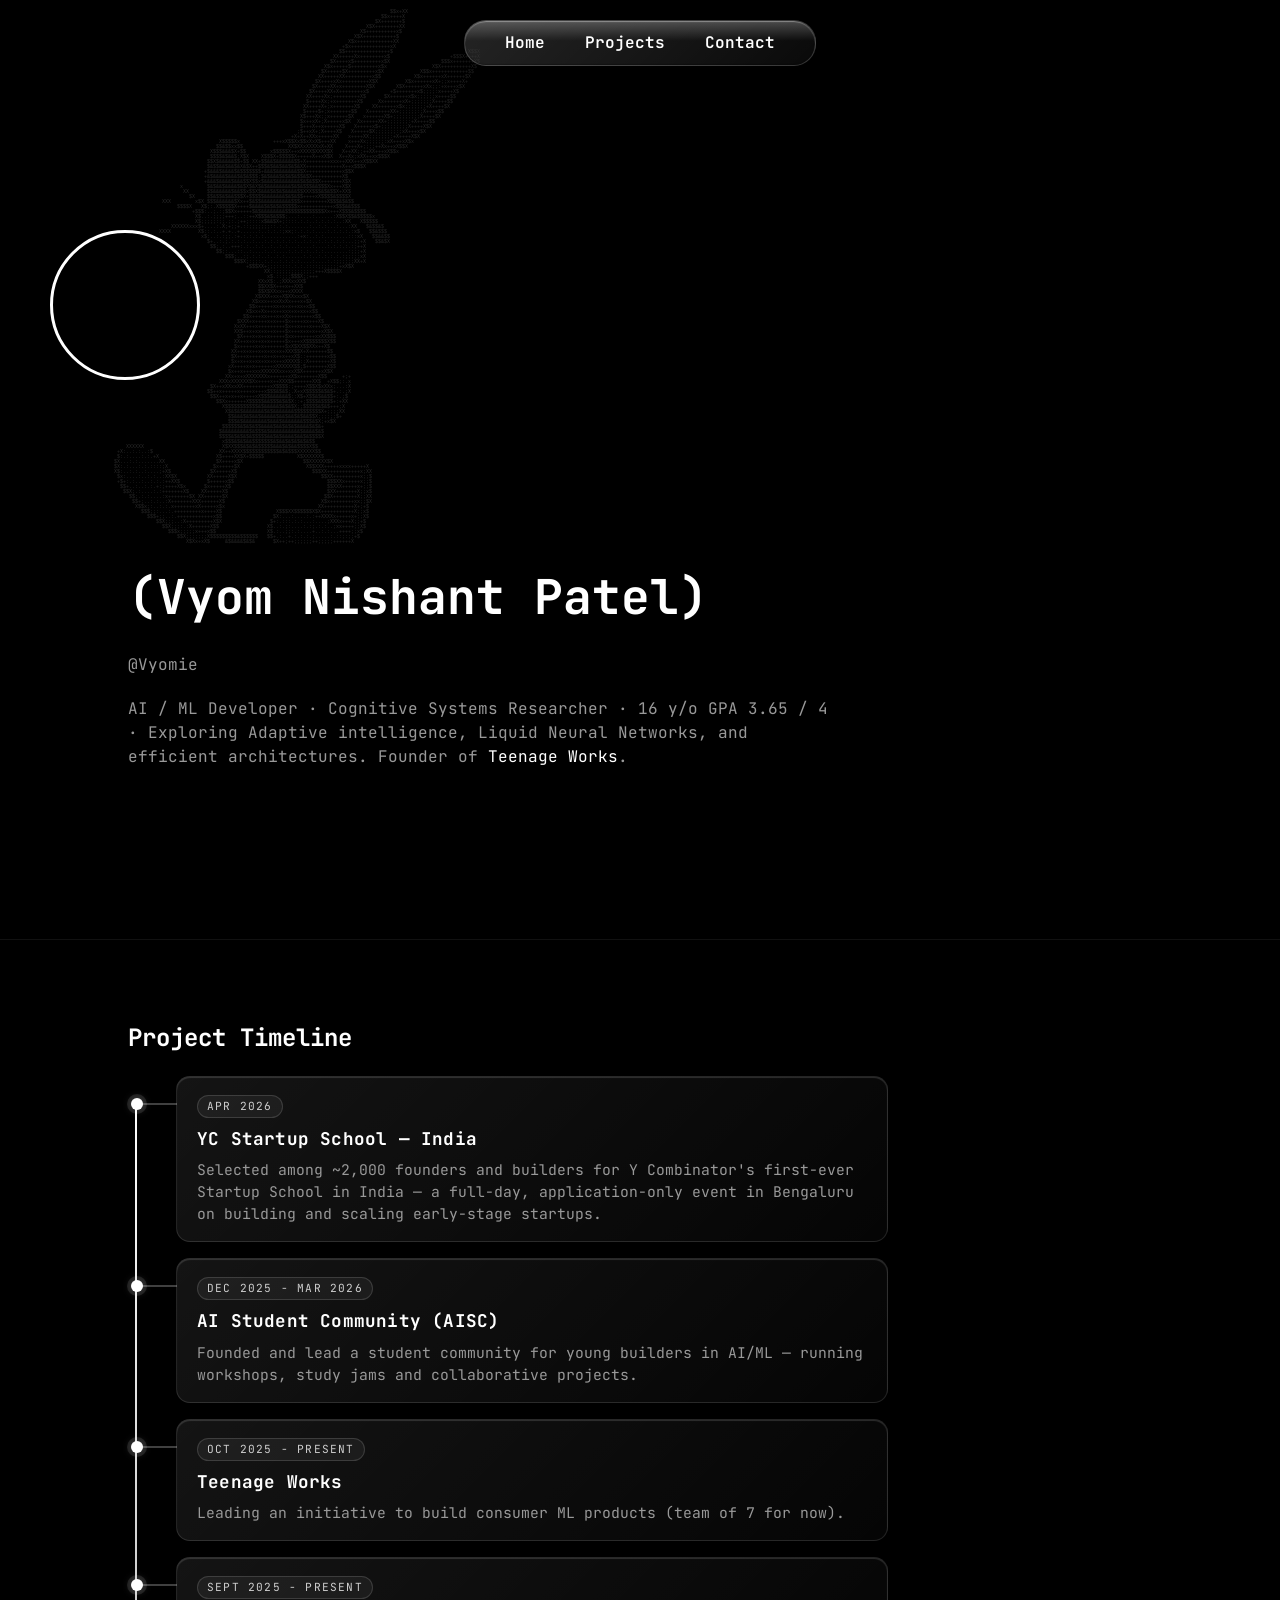
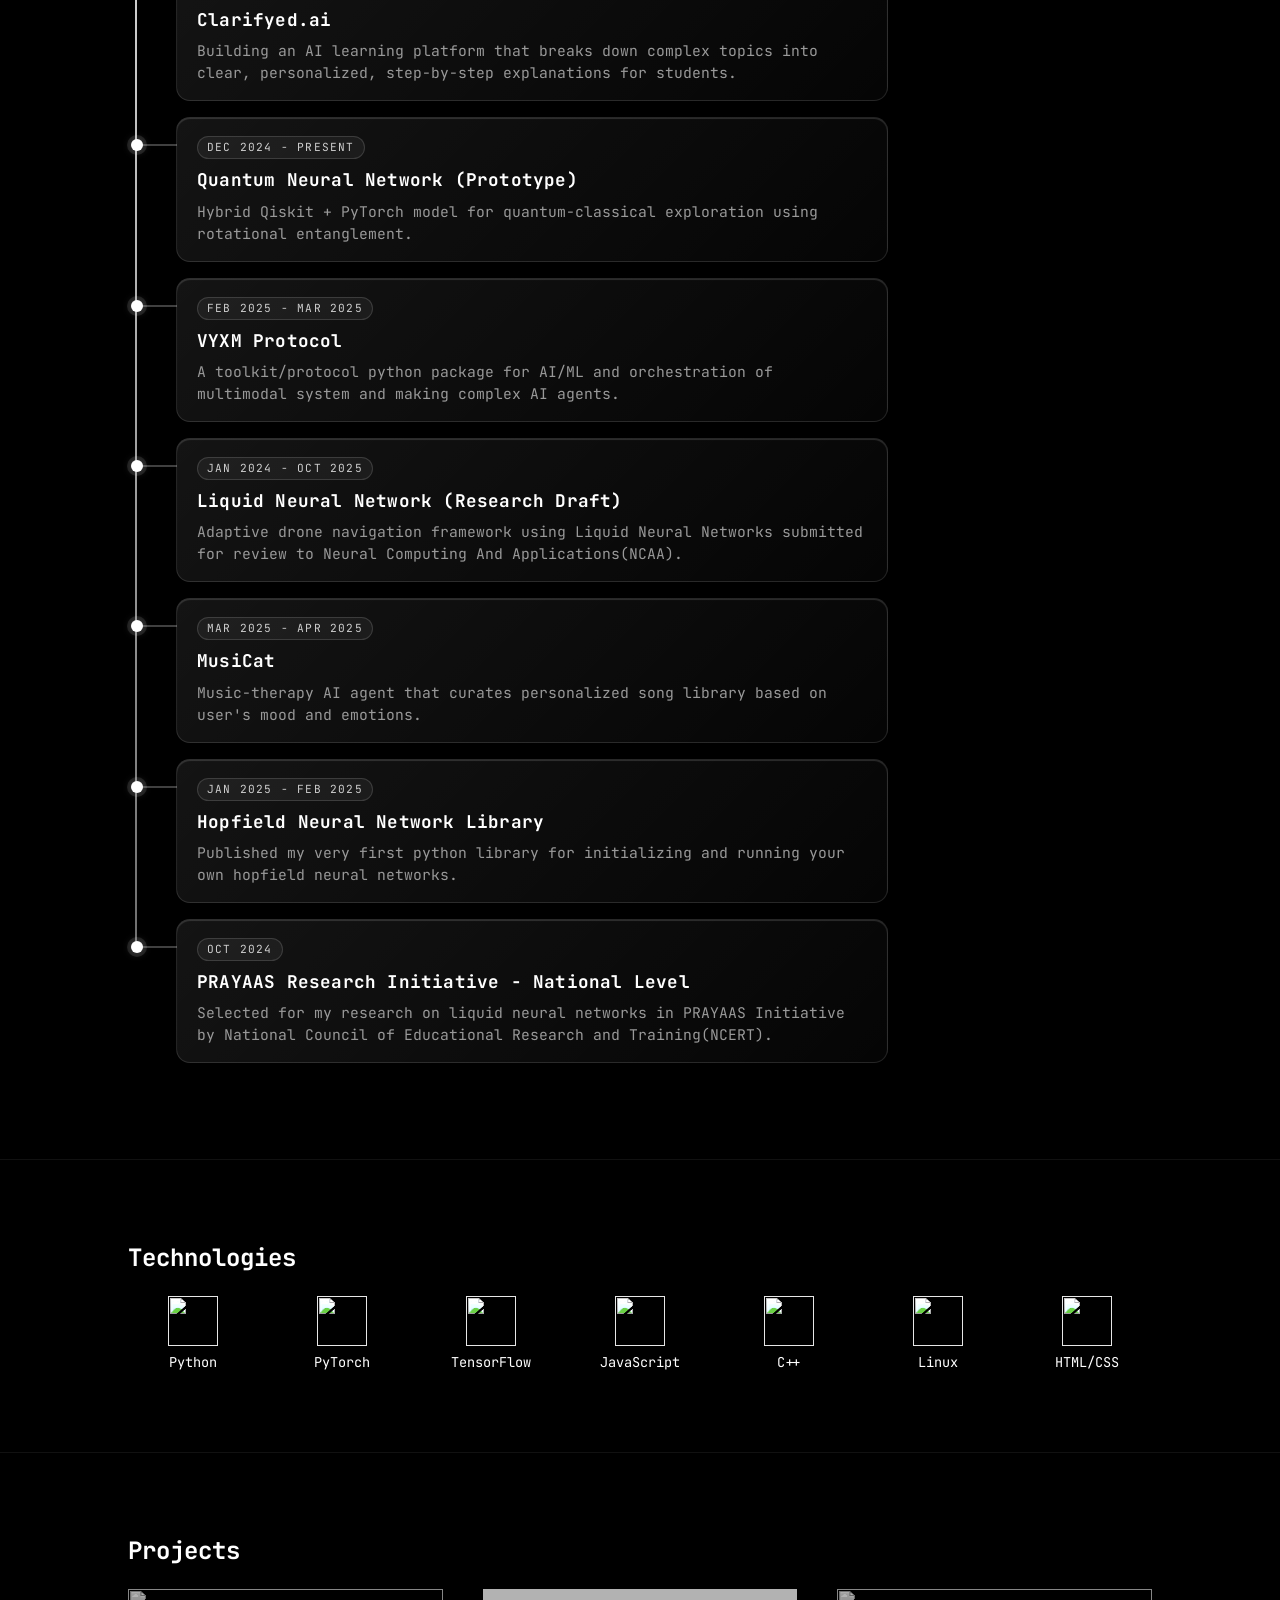
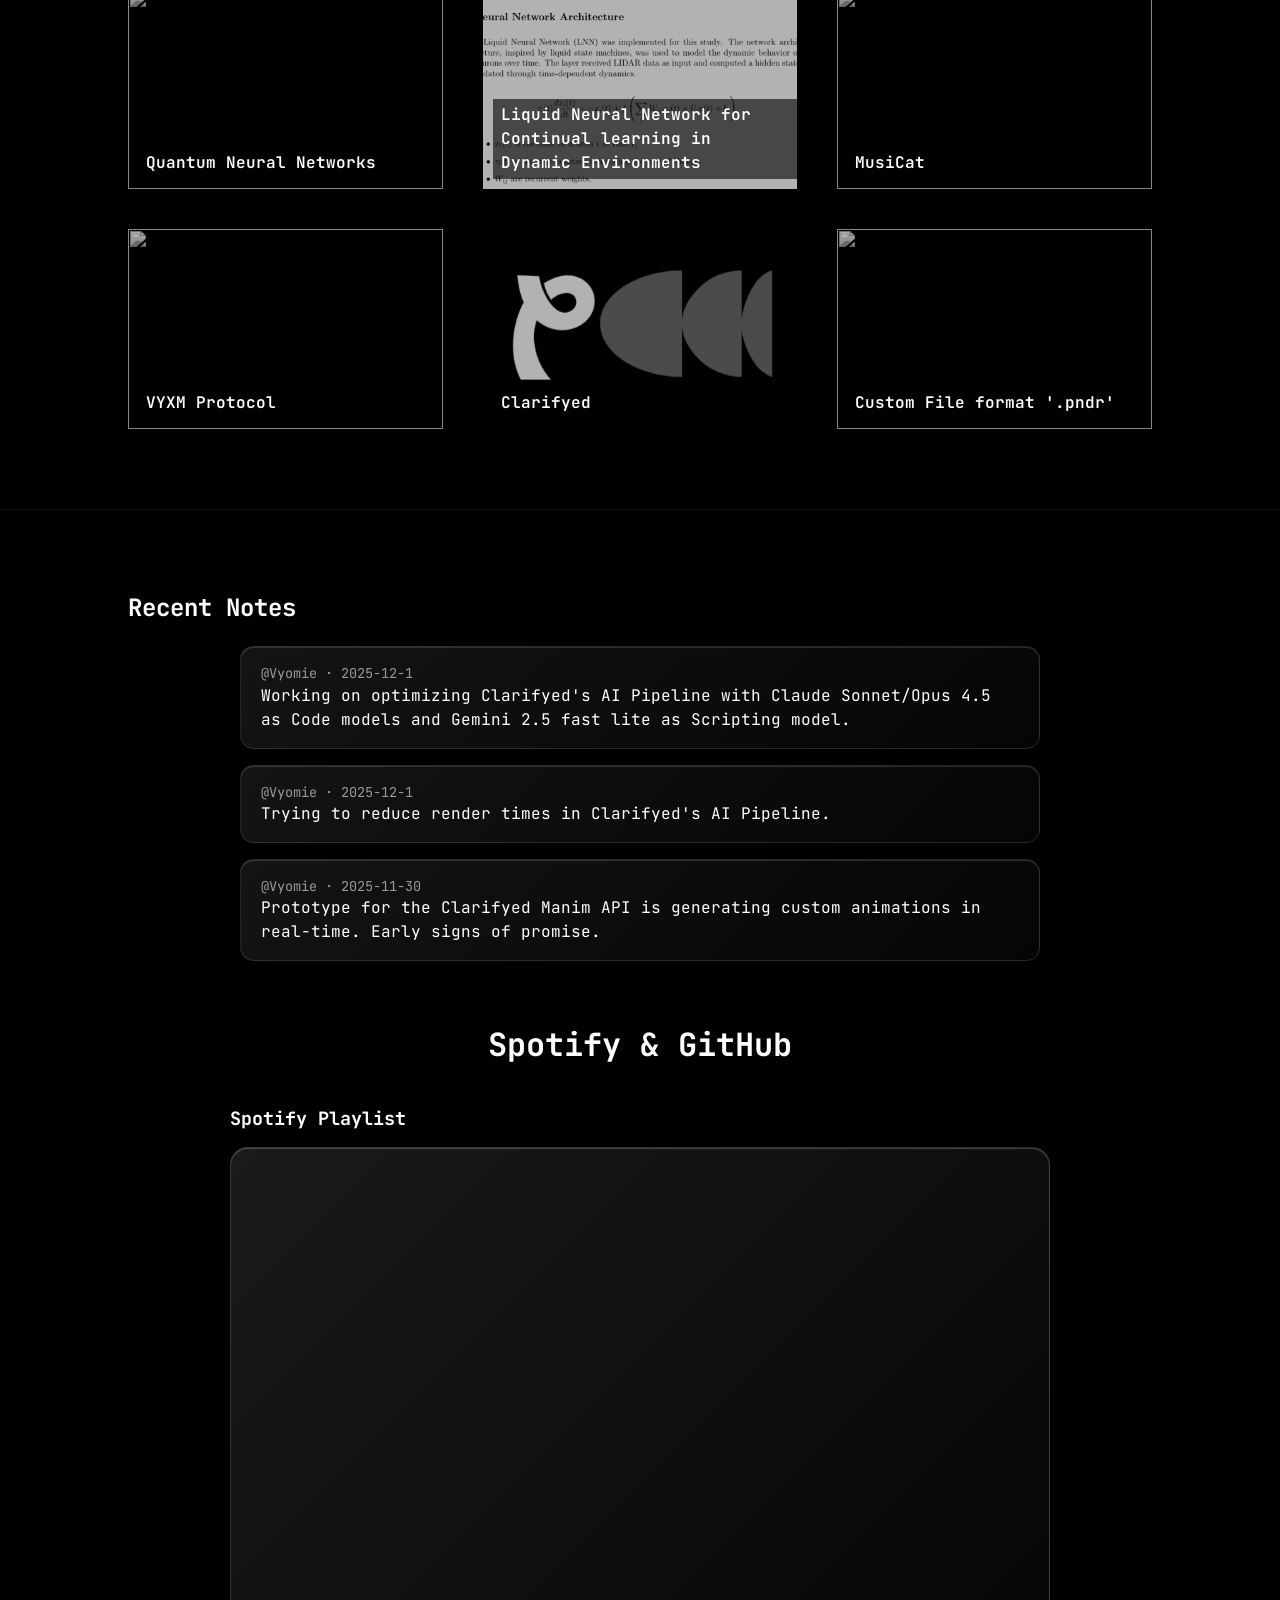
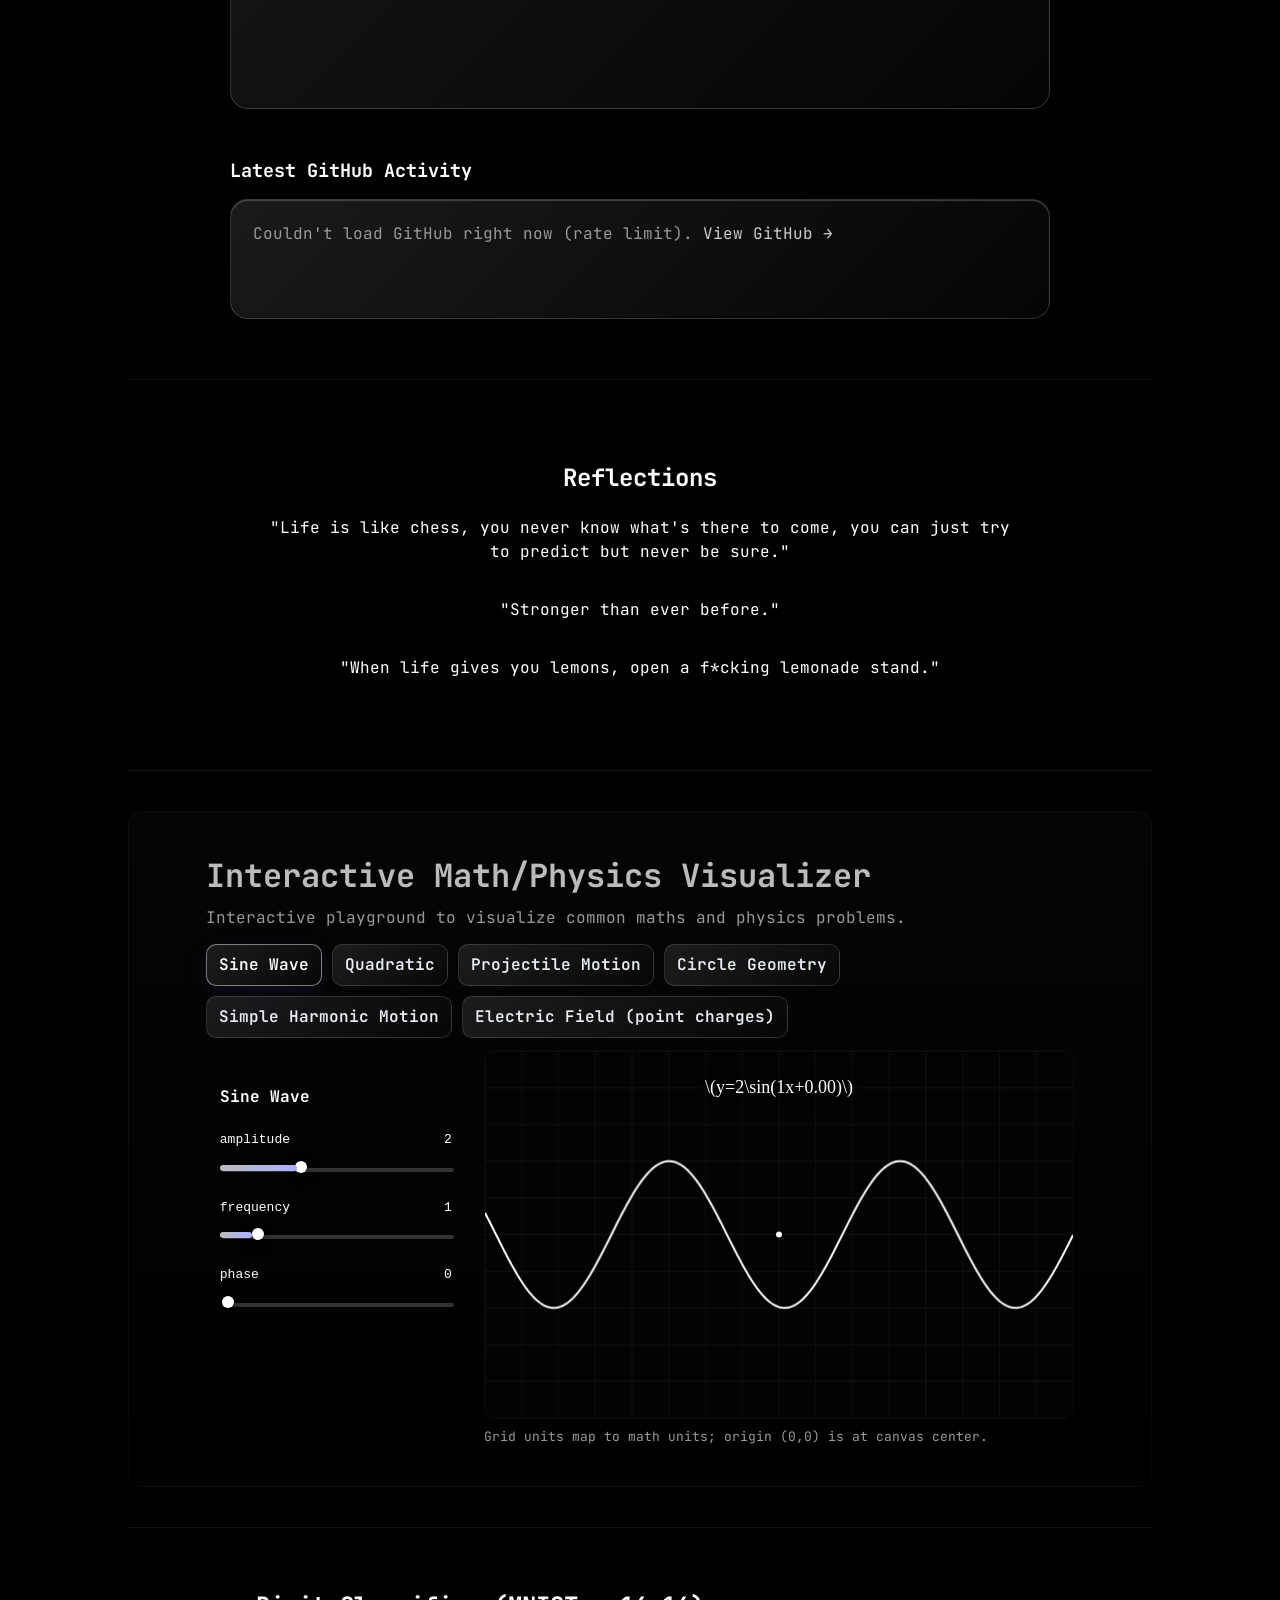
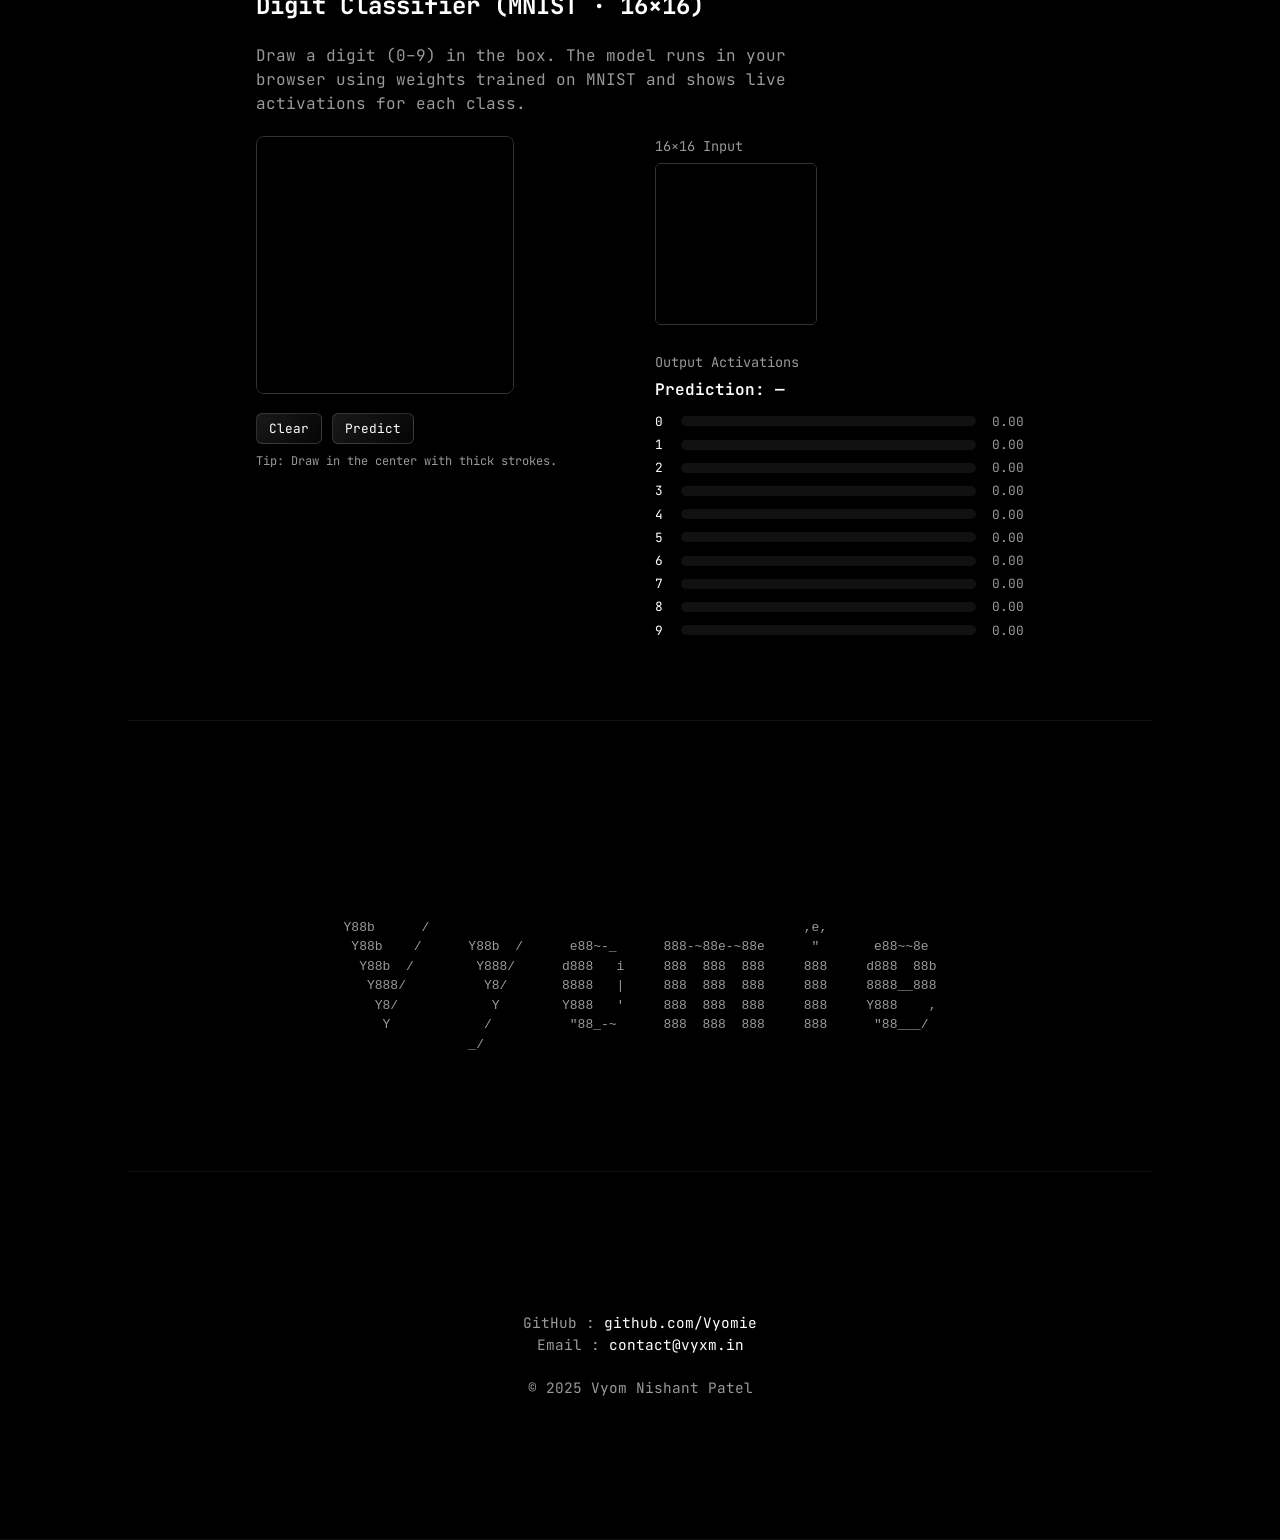
==== commit df3e3318: "Improve timeline; stop rail overflowing past the last node - Replace the full-height pseudo rail wit" ====
--- a/index.html
+++ b/index.html
@@ -72,19 +72,20 @@
   position:relative;
   padding-left:48px;
   max-width:760px;
-}
-/* gradient vertical rail */
-.timeline::before{
-  content:'';
+  --marker-center:27px; /* vertical centre of each marker; JS uses it to size the rail */
+}
+/* JS-sized rail: spans only first node -> last node, so it never overflows */
+.timeline .rail{
   position:absolute;
-  left:7px;top:4px;bottom:4px;
+  left:7px;
   width:2px;
-  background:linear-gradient(180deg,#fff,#555 60%,transparent);
+  border-radius:2px;
+  background:linear-gradient(180deg,#ffffff,#6f6f6f);
 }
 /* liquid-glass card */
 .timeline-entry{
   position:relative;
-  margin-bottom:14px;
+  margin-bottom:16px;
   padding:16px 20px;
   border:1px solid rgba(255,255,255,0.12);
   border-radius:14px;
@@ -96,47 +97,53 @@
 }
 .timeline-entry:hover{
   transform:translateX(10px);
-  border-color:rgba(255,255,255,0.28);
-  box-shadow:0 14px 34px rgba(0,0,0,0.5), inset 0 1px 1px rgba(255,255,255,0.25);
+  border-color:rgba(255,255,255,0.3);
+  box-shadow:0 16px 36px rgba(0,0,0,0.55), inset 0 1px 1px rgba(255,255,255,0.28);
 }
 /* marker dot — pinned to the rail (counter-translates so it never detaches) */
 .timeline-entry::before{
   content:'';
   position:absolute;
-  left:-46px;top:20px;
+  left:-46px;top:21px;
   width:12px;height:12px;
   background:#fff;
   border-radius:50%;
-  box-shadow:0 0 0 4px rgba(255,255,255,0.08);
-  z-index:1;
+  box-shadow:0 0 0 4px rgba(255,255,255,0.10), 0 0 8px rgba(255,255,255,0.25);
+  z-index:2;
   transition:transform .3s cubic-bezier(.2,.8,.2,1), box-shadow .3s;
 }
 .timeline-entry:hover::before{
-  transform:translateX(-10px);
-  box-shadow:0 0 0 6px rgba(255,255,255,0.14);
+  transform:translateX(-10px) scale(1.15);
+  box-shadow:0 0 0 6px rgba(255,255,255,0.16), 0 0 14px rgba(255,255,255,0.5);
 }
 /* connector — bridges rail to card and stretches as the card slides out */
 .timeline-entry::after{
   content:'';
   position:absolute;
-  left:-40px;top:25px;
+  left:-40px;top:26px;
   width:40px;height:2px;
   background:rgba(255,255,255,0.25);
+  z-index:1;
   transition:transform .3s cubic-bezier(.2,.8,.2,1), width .3s, background .3s;
 }
 .timeline-entry:hover::after{
   transform:translateX(-10px);
   width:50px;
-  background:rgba(255,255,255,0.55);
-}
-.timeline-entry h3{margin:0;font-size:1.1em}
-.timeline-entry p{margin:6px 0 0;color:var(--muted);font-size:0.92em}
+  background:rgba(255,255,255,0.6);
+}
+.timeline-entry h3{margin:0;font-size:1.1em;letter-spacing:0.2px}
+.timeline-entry p{margin:7px 0 0;color:var(--muted);font-size:0.92em}
 .timeline-entry .time{
-  color:var(--muted);
-  font-size:0.78em;
-  margin-bottom:4px;
+  display:inline-block;
+  color:#cfcfcf;
+  font-size:0.7em;
+  margin-bottom:8px;
+  padding:2px 9px;
+  border:1px solid rgba(255,255,255,0.14);
+  border-radius:999px;
+  background:rgba(255,255,255,0.05);
   text-transform:uppercase;
-  letter-spacing:1px;
+  letter-spacing:1.2px;
 }
 
 /* --- TECHNOLOGIES --- */
@@ -316,13 +323,13 @@
   #header #avatar {width:96px; height:96px; bottom:16px; left:24px;}
   
   /* Timeline */
-  .timeline {padding-left:36px;}
-  .timeline-entry {margin-bottom:12px; padding:14px 16px;}
+  .timeline {padding-left:36px; --marker-center:24px;}
+  .timeline-entry {margin-bottom:14px; padding:14px 16px;}
   .timeline-entry::before {left:-34px; top:18px; width:12px; height:12px;}
   .timeline-entry::after {left:-28px; top:23px; width:28px;}
   .timeline-entry:hover::after {width:38px;}
   .timeline-entry h3 {font-size:1em;}
-  .timeline-entry .time {font-size:0.72em;}
+  .timeline-entry .time {font-size:0.66em;}
   
   /* Technologies grid */
   .tech-grid {grid-template-columns:repeat(auto-fit,minmax(80px,1fr)); gap:15px;}
@@ -1421,6 +1428,24 @@
   },{threshold:0.1});
   document.querySelectorAll('.fade').forEach(el=>io.observe(el));
 
+  // Size the timeline rail so it spans only first node -> last node (no overflow)
+  function sizeTimelineRail(){
+    document.querySelectorAll('.timeline').forEach(tl=>{
+      const entries=tl.querySelectorAll('.timeline-entry');
+      if(!entries.length) return;
+      let rail=tl.querySelector('.rail');
+      if(!rail){ rail=document.createElement('span'); rail.className='rail'; tl.insertBefore(rail, tl.firstChild); }
+      const mc=parseFloat(getComputedStyle(tl).getPropertyValue('--marker-center'))||27;
+      const top=entries[0].offsetTop+mc;
+      const bottom=entries[entries.length-1].offsetTop+mc;
+      rail.style.top=top+'px';
+      rail.style.height=Math.max(0,bottom-top)+'px';
+    });
+  }
+  window.addEventListener('load', sizeTimelineRail);
+  window.addEventListener('resize', sizeTimelineRail);
+  setTimeout(sizeTimelineRail, 400);
+
   // Spotify mock (replace token with your bearer token)
   const SPOTIFY_TOKEN="YOUR_SPOTIFY_BEARER_TOKEN";
   async function fetchSpotify(){
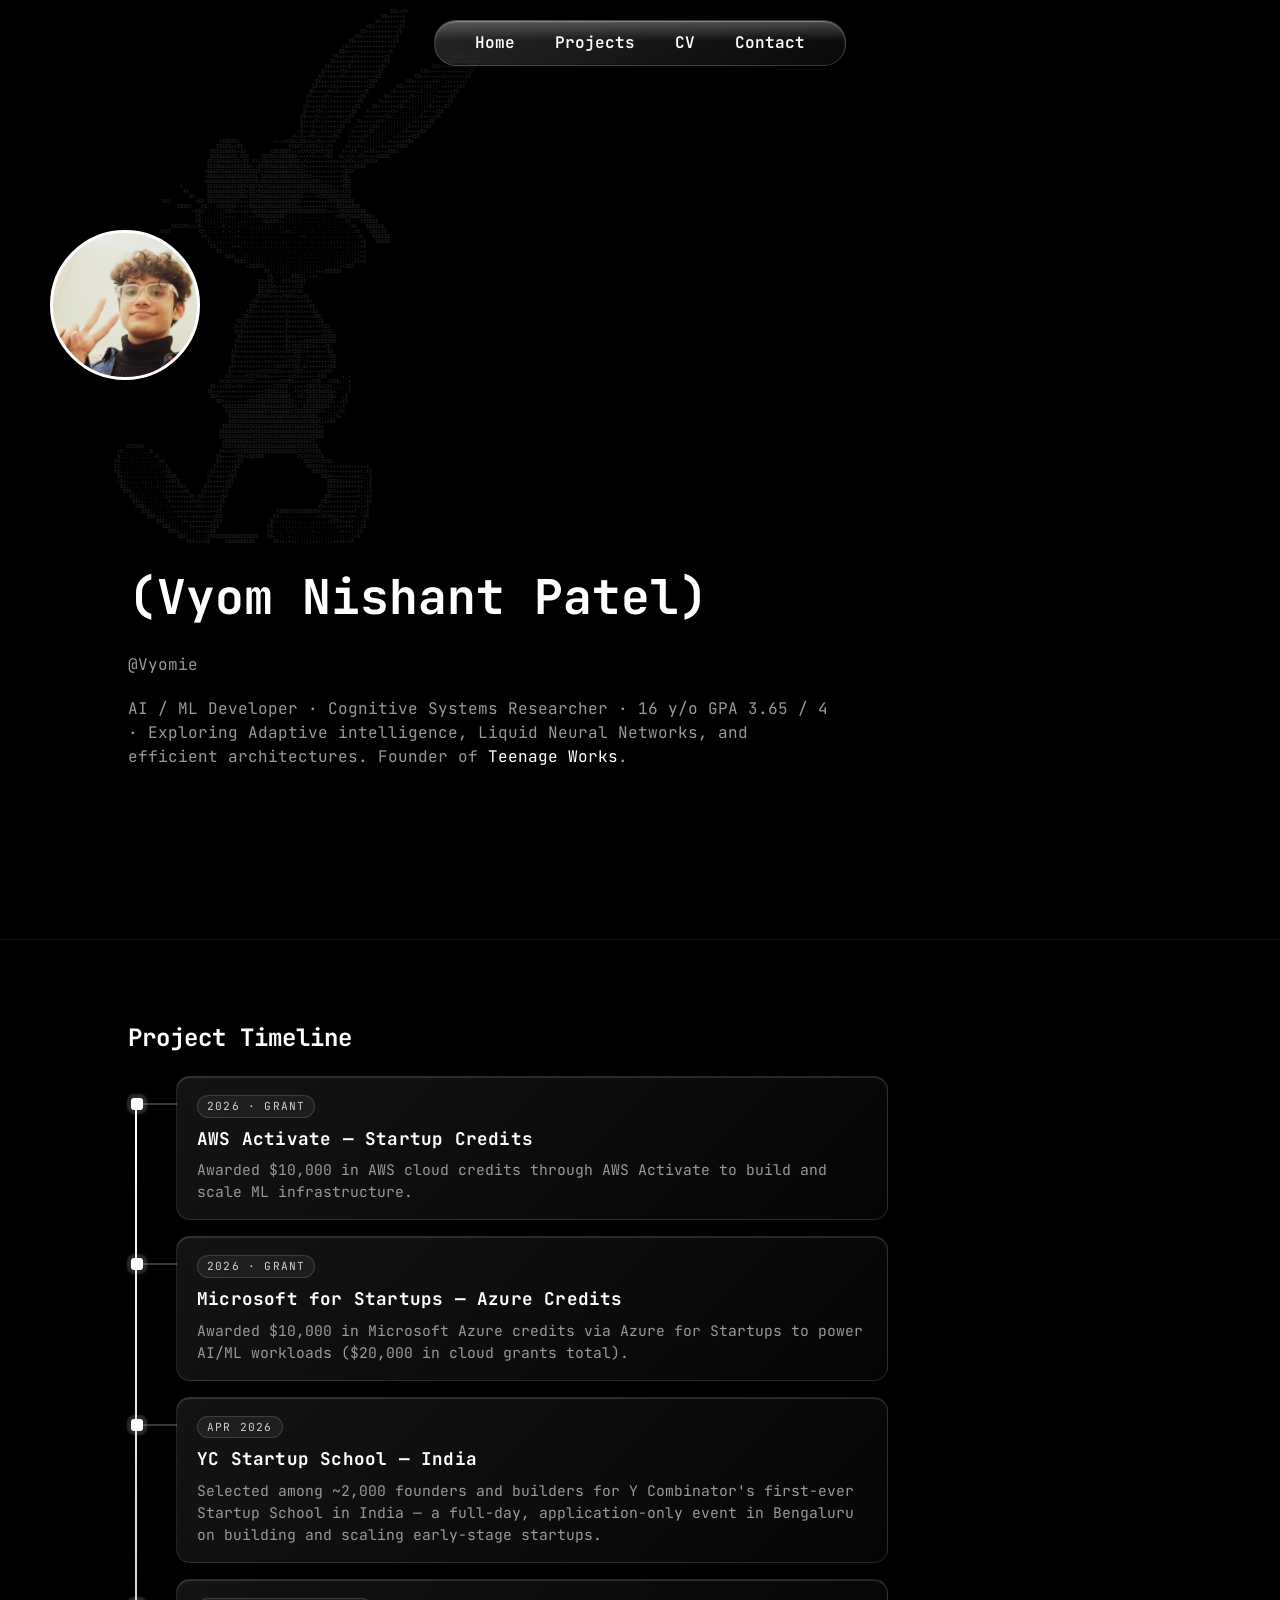
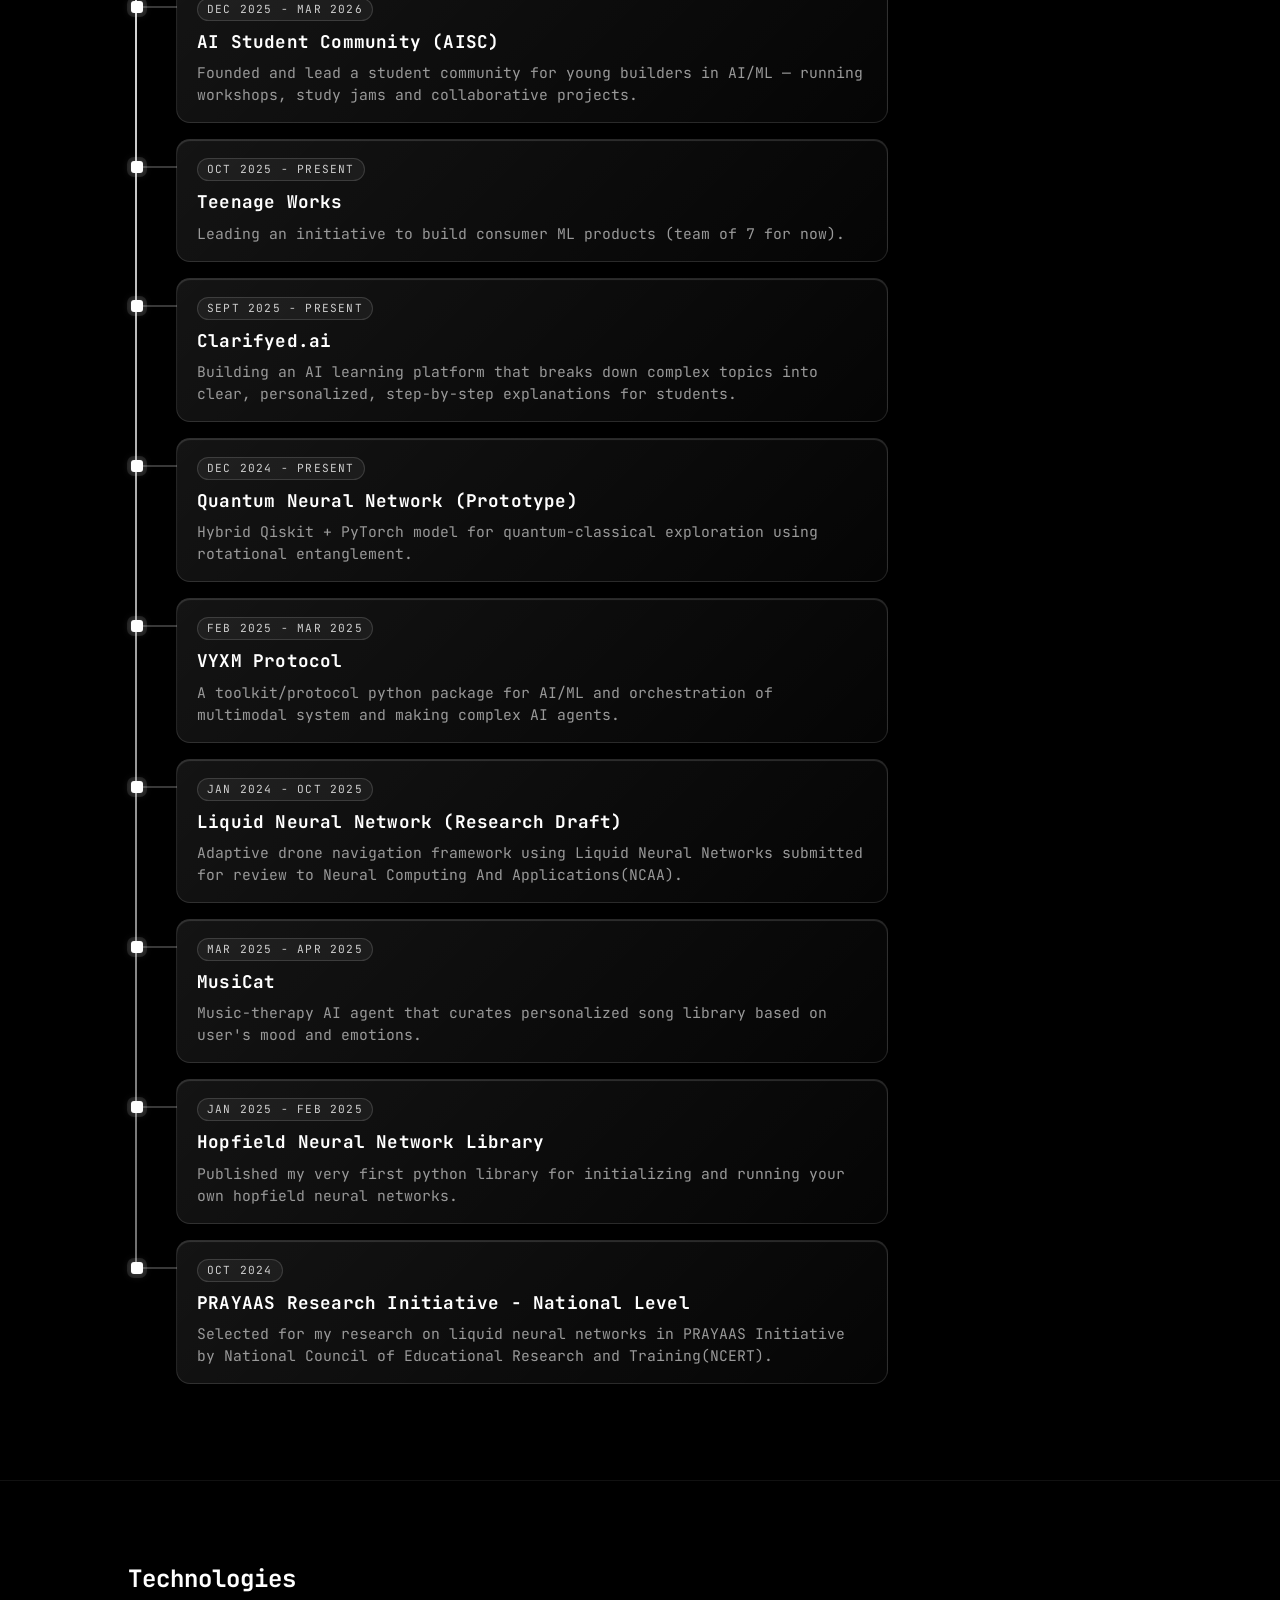
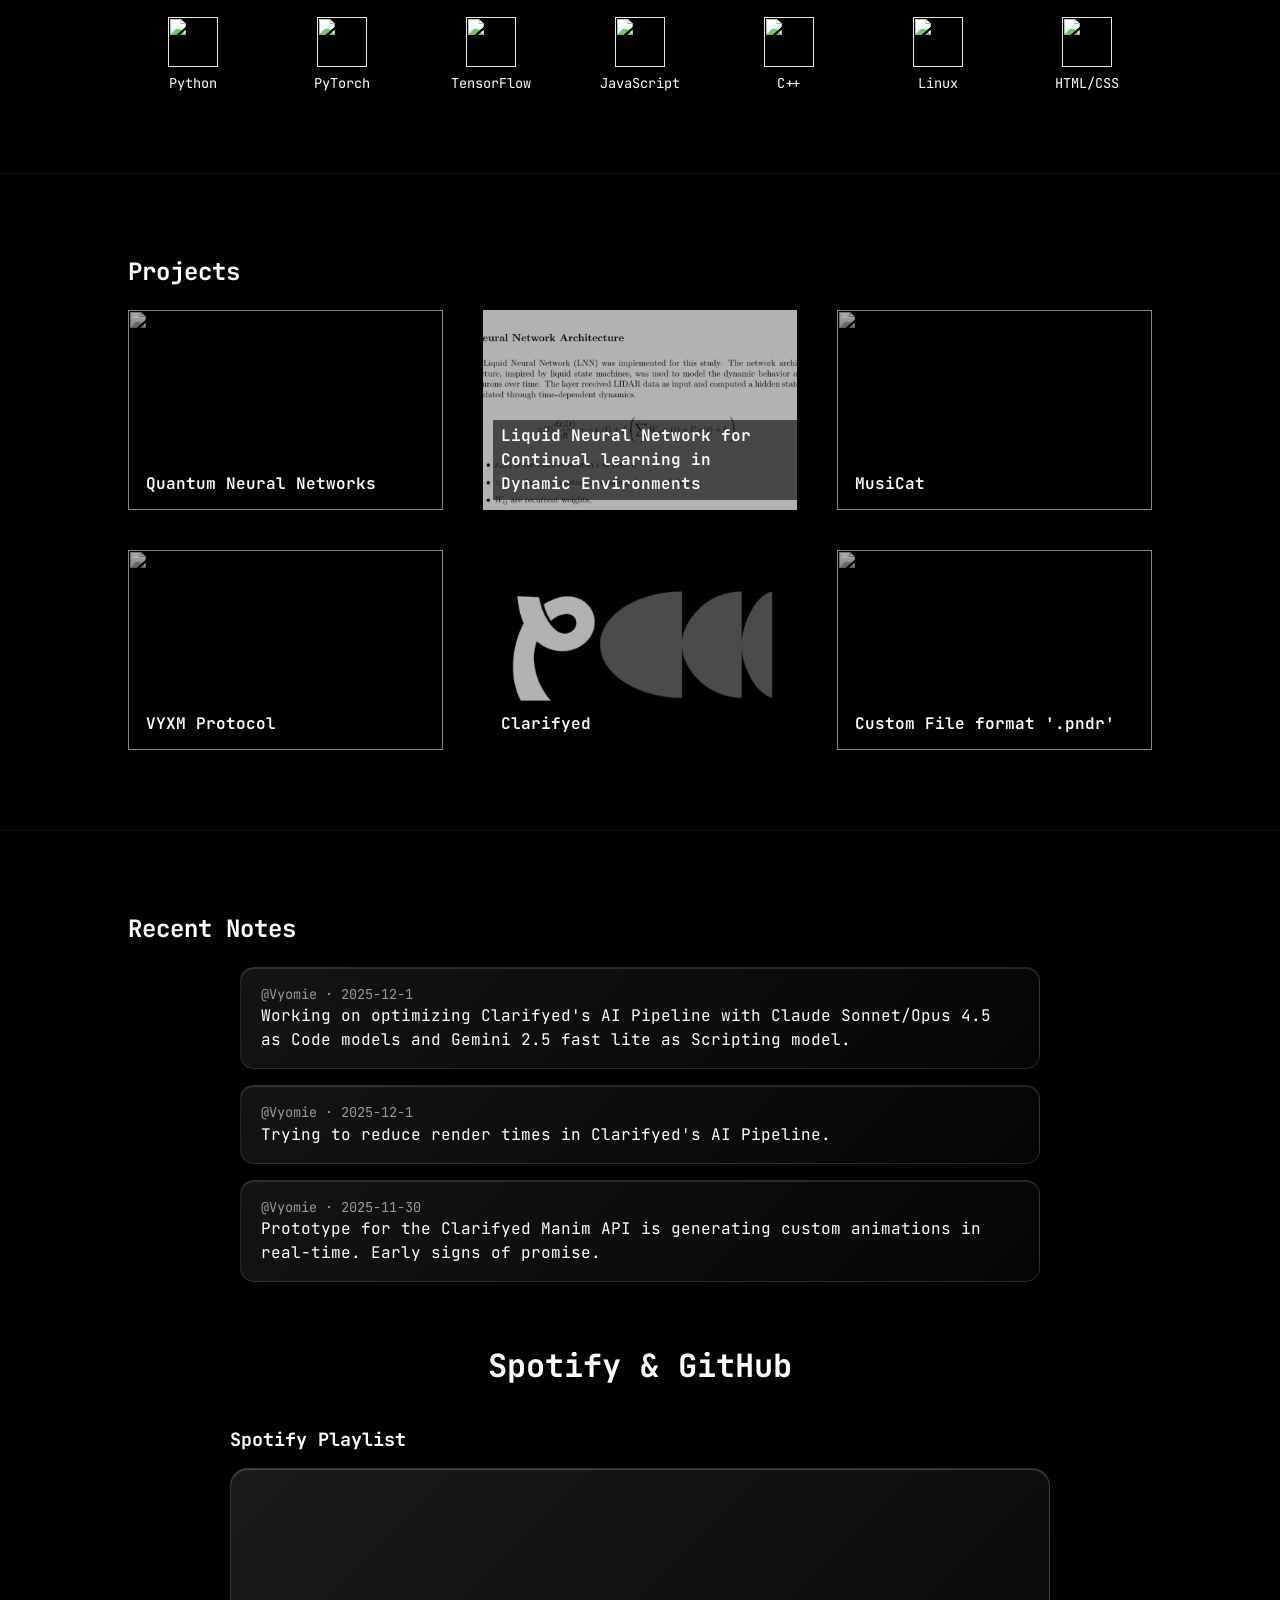
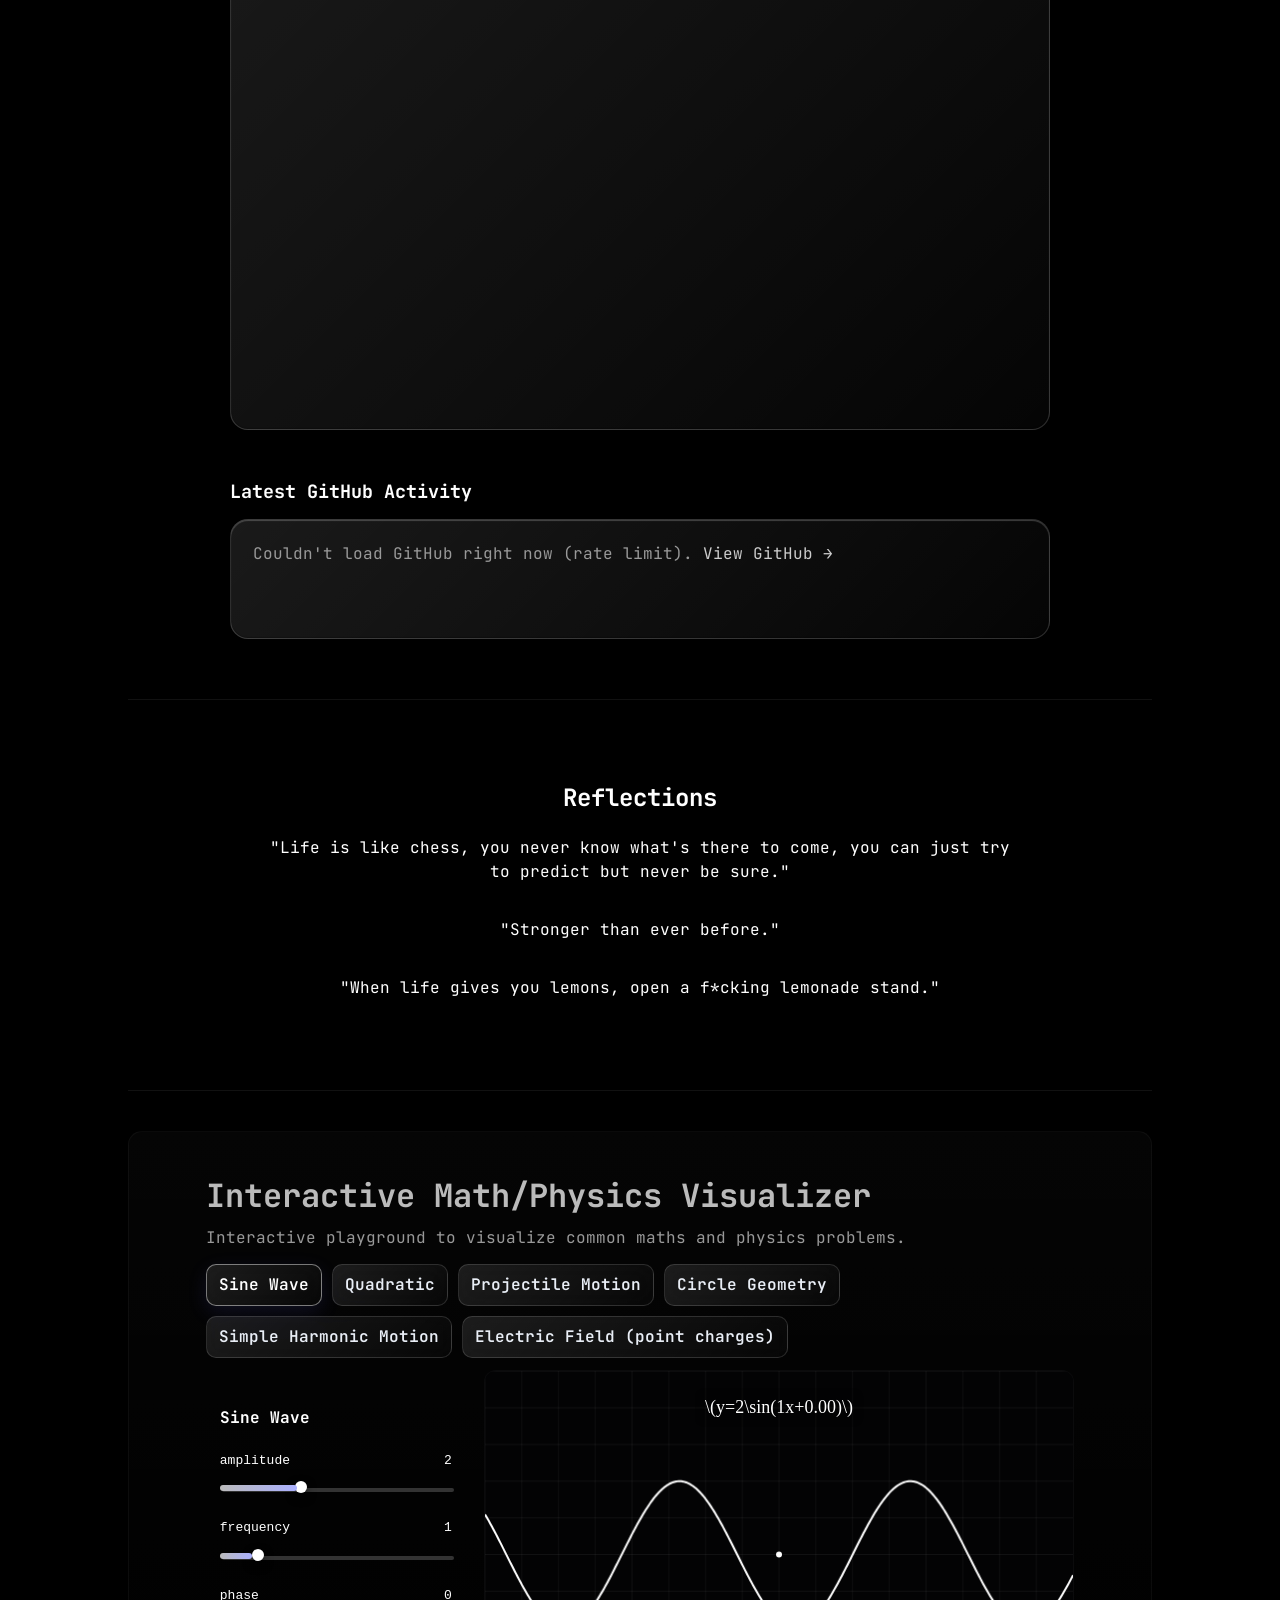
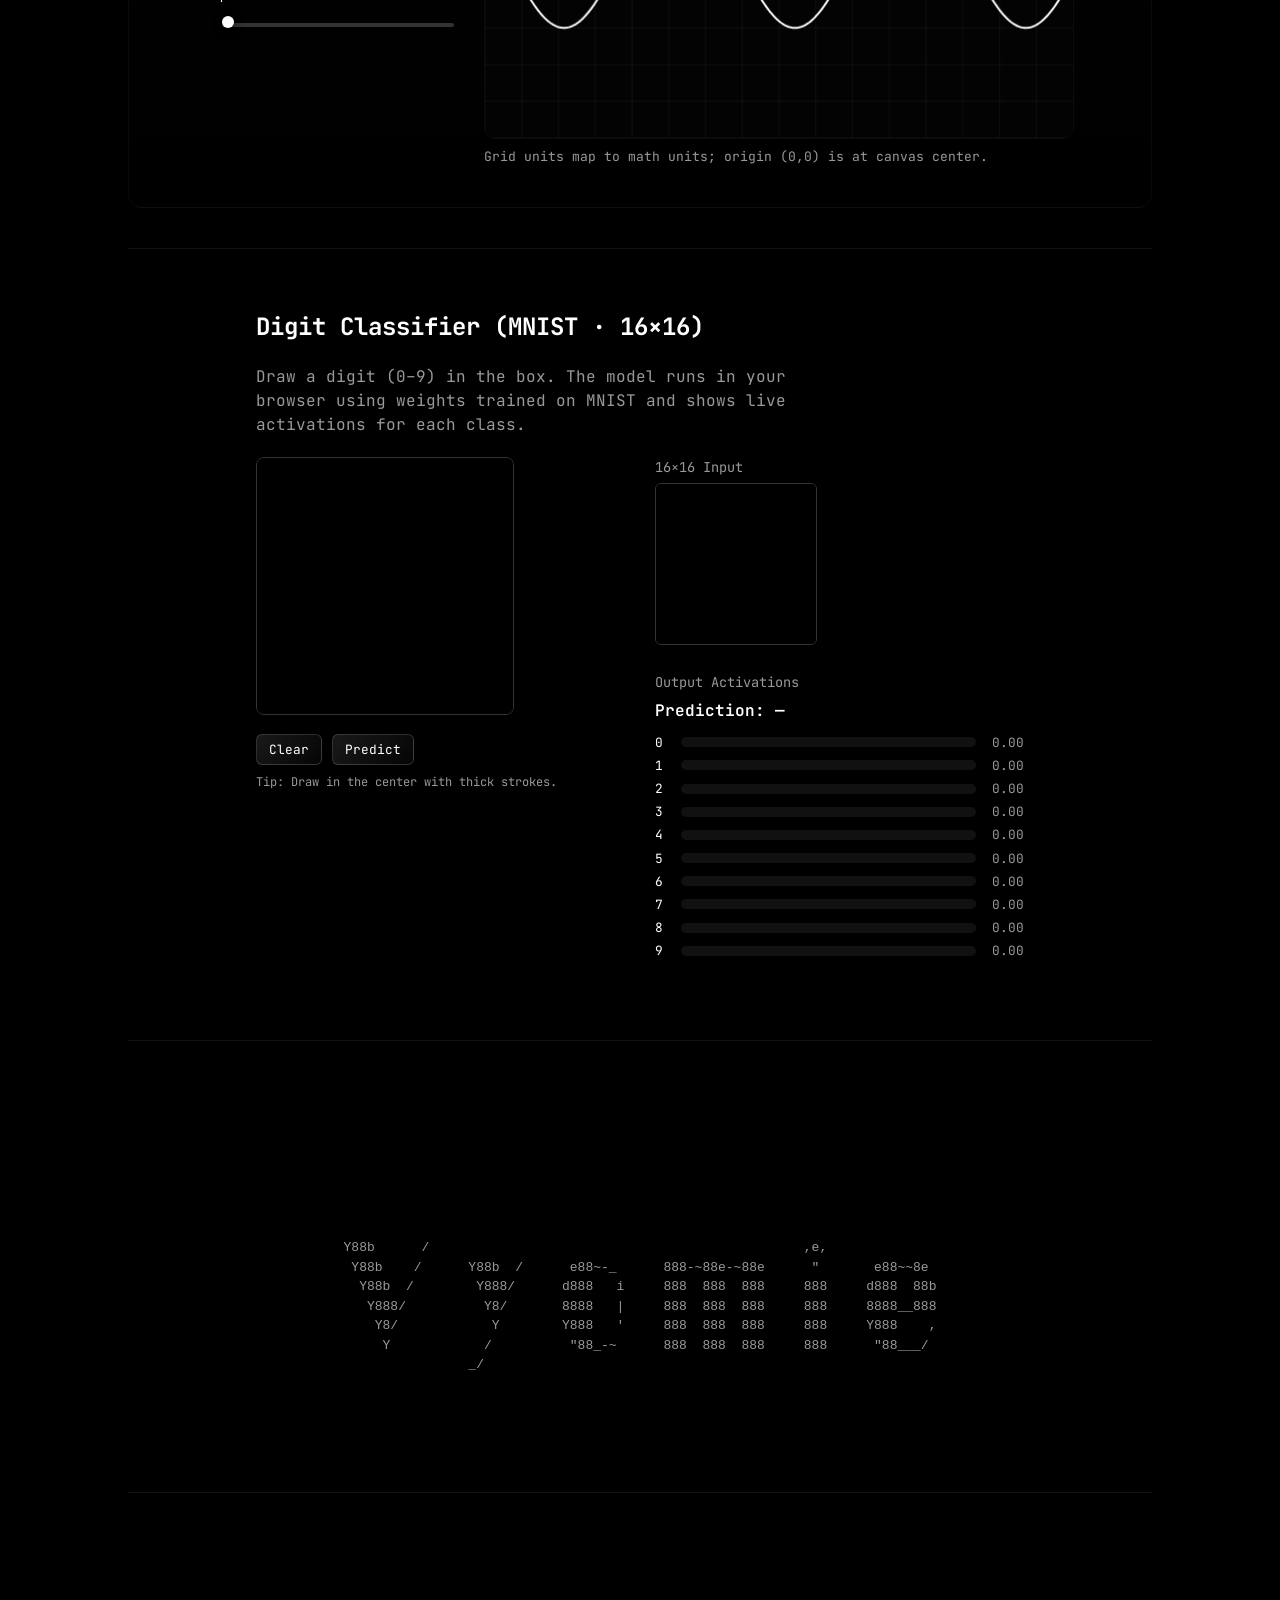
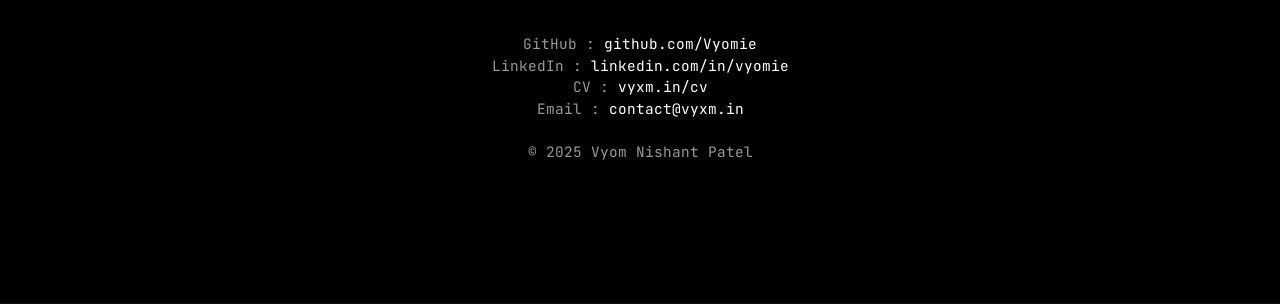
==== commit 8e33a8ef: "Add grants, CV page, real profile photo, SEO; square static timeline nodes - Timeline: add AWS ($10k" ====
--- a/index.html
+++ b/index.html
@@ -3,7 +3,53 @@
 <head>
 <meta charset="UTF-8">
 <meta name="viewport" content="width=device-width,initial-scale=1.0">
-<title>Vyom — Developer</title>
+
+<!-- ===== Primary SEO ===== -->
+<title>Vyom Nishant Patel — AI / ML Developer &amp; Researcher | Vyom Patel</title>
+<meta name="description" content="Vyom Nishant Patel (Vyom Patel, Vyom N. Patel) — 16-year-old AI / ML developer and cognitive systems researcher. Founder of Teenage Works, building Clarifyed.ai. Liquid Neural Networks, LLMs, quantum neural networks. YC Startup School India.">
+<meta name="keywords" content="Vyom, Vyom Patel, Vyom N. Patel, Vyom Nishant Patel, Vyomie, AI developer, ML developer, machine learning, liquid neural networks, LLM, Teenage Works, Clarifyed, cognitive systems researcher, VYXM">
+<meta name="author" content="Vyom Nishant Patel">
+<meta name="robots" content="index, follow, max-image-preview:large, max-snippet:-1, max-video-preview:-1">
+<link rel="canonical" href="https://www.vyxm.in/">
+
+<!-- ===== Open Graph ===== -->
+<meta property="og:type" content="profile">
+<meta property="og:title" content="Vyom Nishant Patel — AI / ML Developer &amp; Researcher">
+<meta property="og:description" content="16-year-old AI / ML developer and cognitive systems researcher. Founder of Teenage Works, building Clarifyed.ai.">
+<meta property="og:url" content="https://www.vyxm.in/">
+<meta property="og:site_name" content="Vyom Nishant Patel">
+<meta property="og:image" content="https://www.vyxm.in/vyom-pfp.jpg">
+<meta property="profile:first_name" content="Vyom">
+<meta property="profile:last_name" content="Patel">
+<meta property="profile:username" content="Vyomie">
+
+<!-- ===== Twitter ===== -->
+<meta name="twitter:card" content="summary_large_image">
+<meta name="twitter:title" content="Vyom Nishant Patel — AI / ML Developer &amp; Researcher">
+<meta name="twitter:description" content="16-year-old AI / ML developer and cognitive systems researcher. Founder of Teenage Works, building Clarifyed.ai.">
+<meta name="twitter:image" content="https://www.vyxm.in/vyom-pfp.jpg">
+
+<!-- ===== Structured data (schema.org Person) ===== -->
+<script type="application/ld+json">
+{
+  "@context": "https://schema.org",
+  "@type": "Person",
+  "name": "Vyom Nishant Patel",
+  "alternateName": ["Vyom Patel", "Vyom N. Patel", "Vyom", "Vyomie"],
+  "url": "https://www.vyxm.in/",
+  "image": "https://www.vyxm.in/vyom-pfp.jpg",
+  "jobTitle": "AI / ML Developer & Cognitive Systems Researcher",
+  "worksFor": { "@type": "Organization", "name": "Teenage Works", "url": "https://teenage.works" },
+  "knowsAbout": ["Artificial Intelligence", "Machine Learning", "Liquid Neural Networks", "Large Language Models", "Quantum Neural Networks", "Deep Learning", "Python", "PyTorch"],
+  "sameAs": [
+    "https://github.com/Vyomie",
+    "https://www.linkedin.com/in/vyomie",
+    "https://teenage.works",
+    "https://clarifyed.ai"
+  ]
+}
+</script>
+
 <link href="https://fonts.googleapis.com/css2?family=JetBrains+Mono:wght@400;600&display=swap" rel="stylesheet">
 <script id="MathJax-script" async src="https://cdn.jsdelivr.net/npm/mathjax@3/es5/tex-mml-chtml.js"></script>
 
@@ -55,7 +101,7 @@
   height:150px;
   border-radius:50%;
   border:3px solid #fff;
-  background:url('https://encrypted-tbn0.gstatic.com/images?q=tbn:ANd9GcTO7w-fRlAt7y5UCPmU20fVJkC_zSsuRBLsjg&s') center/cover no-repeat;
+  background:url('vyom-pfp.jpg') center/cover no-repeat;
 }
 
 /* --- HERO --- */
@@ -96,40 +142,37 @@
   transition:transform .3s cubic-bezier(.2,.8,.2,1), border-color .3s, box-shadow .3s;
 }
 .timeline-entry:hover{
-  transform:translateX(10px);
   border-color:rgba(255,255,255,0.3);
-  box-shadow:0 16px 36px rgba(0,0,0,0.55), inset 0 1px 1px rgba(255,255,255,0.28);
-}
-/* marker dot — pinned to the rail (counter-translates so it never detaches) */
+  box-shadow:0 14px 32px rgba(0,0,0,0.5), inset 0 1px 1px rgba(255,255,255,0.28);
+}
+/* square marker node, sitting on the rail (no movement on hover) */
 .timeline-entry::before{
   content:'';
   position:absolute;
   left:-46px;top:21px;
   width:12px;height:12px;
   background:#fff;
-  border-radius:50%;
+  border-radius:3px;
   box-shadow:0 0 0 4px rgba(255,255,255,0.10), 0 0 8px rgba(255,255,255,0.25);
   z-index:2;
-  transition:transform .3s cubic-bezier(.2,.8,.2,1), box-shadow .3s;
+  transition:box-shadow .3s, background .3s;
 }
 .timeline-entry:hover::before{
-  transform:translateX(-10px) scale(1.15);
-  box-shadow:0 0 0 6px rgba(255,255,255,0.16), 0 0 14px rgba(255,255,255,0.5);
-}
-/* connector — bridges rail to card and stretches as the card slides out */
+  background:#fff;
+  box-shadow:0 0 0 5px rgba(255,255,255,0.18), 0 0 14px rgba(255,255,255,0.55);
+}
+/* static connector bridging the rail to the card */
 .timeline-entry::after{
   content:'';
   position:absolute;
   left:-40px;top:26px;
   width:40px;height:2px;
-  background:rgba(255,255,255,0.25);
+  background:rgba(255,255,255,0.22);
   z-index:1;
-  transition:transform .3s cubic-bezier(.2,.8,.2,1), width .3s, background .3s;
+  transition:background .3s;
 }
 .timeline-entry:hover::after{
-  transform:translateX(-10px);
-  width:50px;
-  background:rgba(255,255,255,0.6);
+  background:rgba(255,255,255,0.5);
 }
 .timeline-entry h3{margin:0;font-size:1.1em;letter-spacing:0.2px}
 .timeline-entry p{margin:7px 0 0;color:var(--muted);font-size:0.92em}
@@ -725,6 +768,7 @@
   <ul>
     <li><a href="#hero">Home</a></li>
     <li><a href="#projects">Projects</a></li>
+    <li><a href="/cv/">CV</a></li>
     <li><a href="#footer">Contact</a></li>
   </ul>
 </nav>
@@ -879,6 +923,18 @@
   <div class="timeline">
 
     <div class="timeline-entry">
+      <div class="time">2026 · Grant</div>
+      <h3>AWS Activate — Startup Credits</h3>
+      <p>Awarded $10,000 in AWS cloud credits through AWS Activate to build and scale ML infrastructure.</p>
+    </div>
+
+    <div class="timeline-entry">
+      <div class="time">2026 · Grant</div>
+      <h3>Microsoft for Startups — Azure Credits</h3>
+      <p>Awarded $10,000 in Microsoft Azure credits via Azure for Startups to power AI/ML workloads ($20,000 in cloud grants total).</p>
+    </div>
+
+    <div class="timeline-entry">
       <div class="time">Apr 2026</div>
       <h3><a href="https://events.ycombinator.com/yc-sus-india" target="_blank">YC Startup School — India</a></h3>
       <p>Selected among ~2,000 founders and builders for Y Combinator's first-ever Startup School in India — a full-day, application-only event in Bengaluru on building and scaling early-stage startups.</p>
@@ -1156,6 +1212,8 @@
 <!-- CONTACT -->
 <footer id="footer" class="fade">
   <div>GitHub : <a href="https://github.com/Vyomie" target="_blank">github.com/Vyomie</a></div>
+  <div>LinkedIn : <a href="https://www.linkedin.com/in/vyomie" target="_blank">linkedin.com/in/vyomie</a></div>
+  <div>CV : <a href="/cv/">vyxm.in/cv</a></div>
   <div>Email : <a href="mailto:contact@vyxm.in">contact@vyxm.in</a></div>
   <br>© 2025 Vyom Nishant Patel
 </footer>
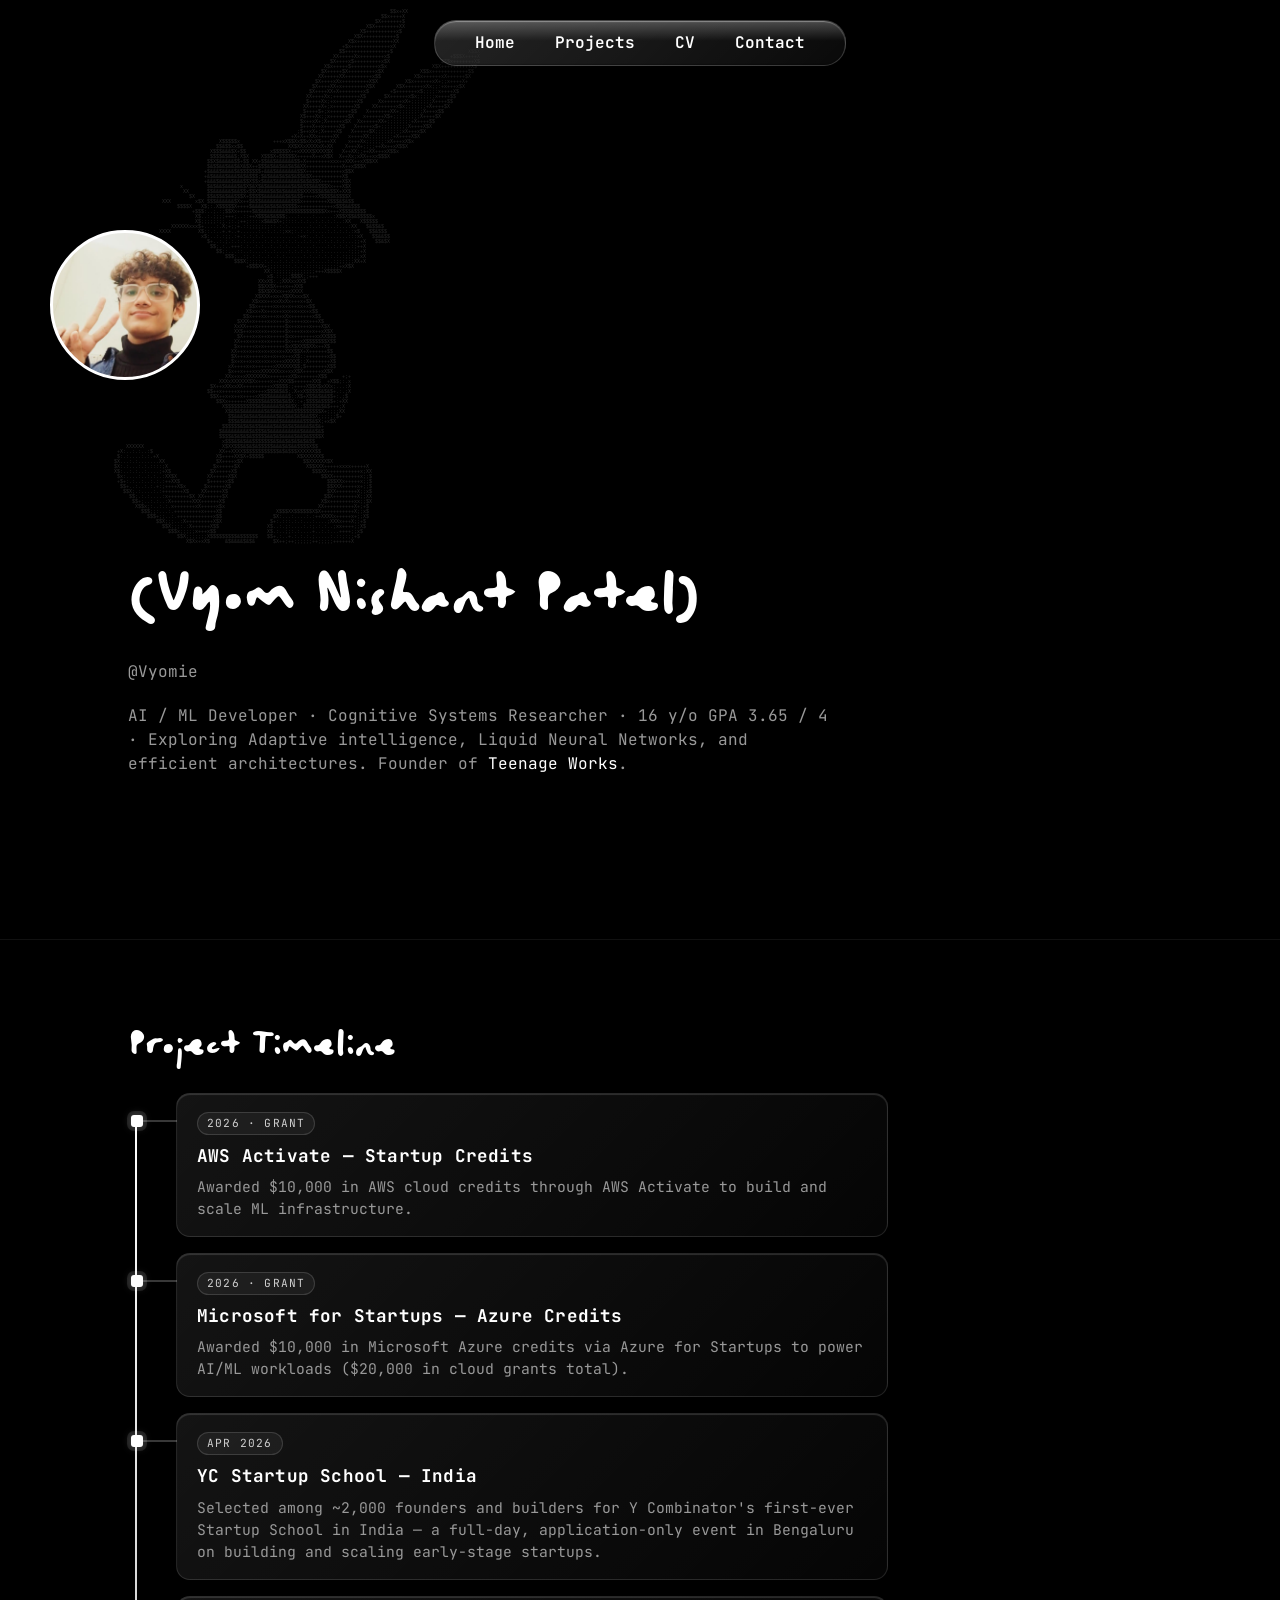
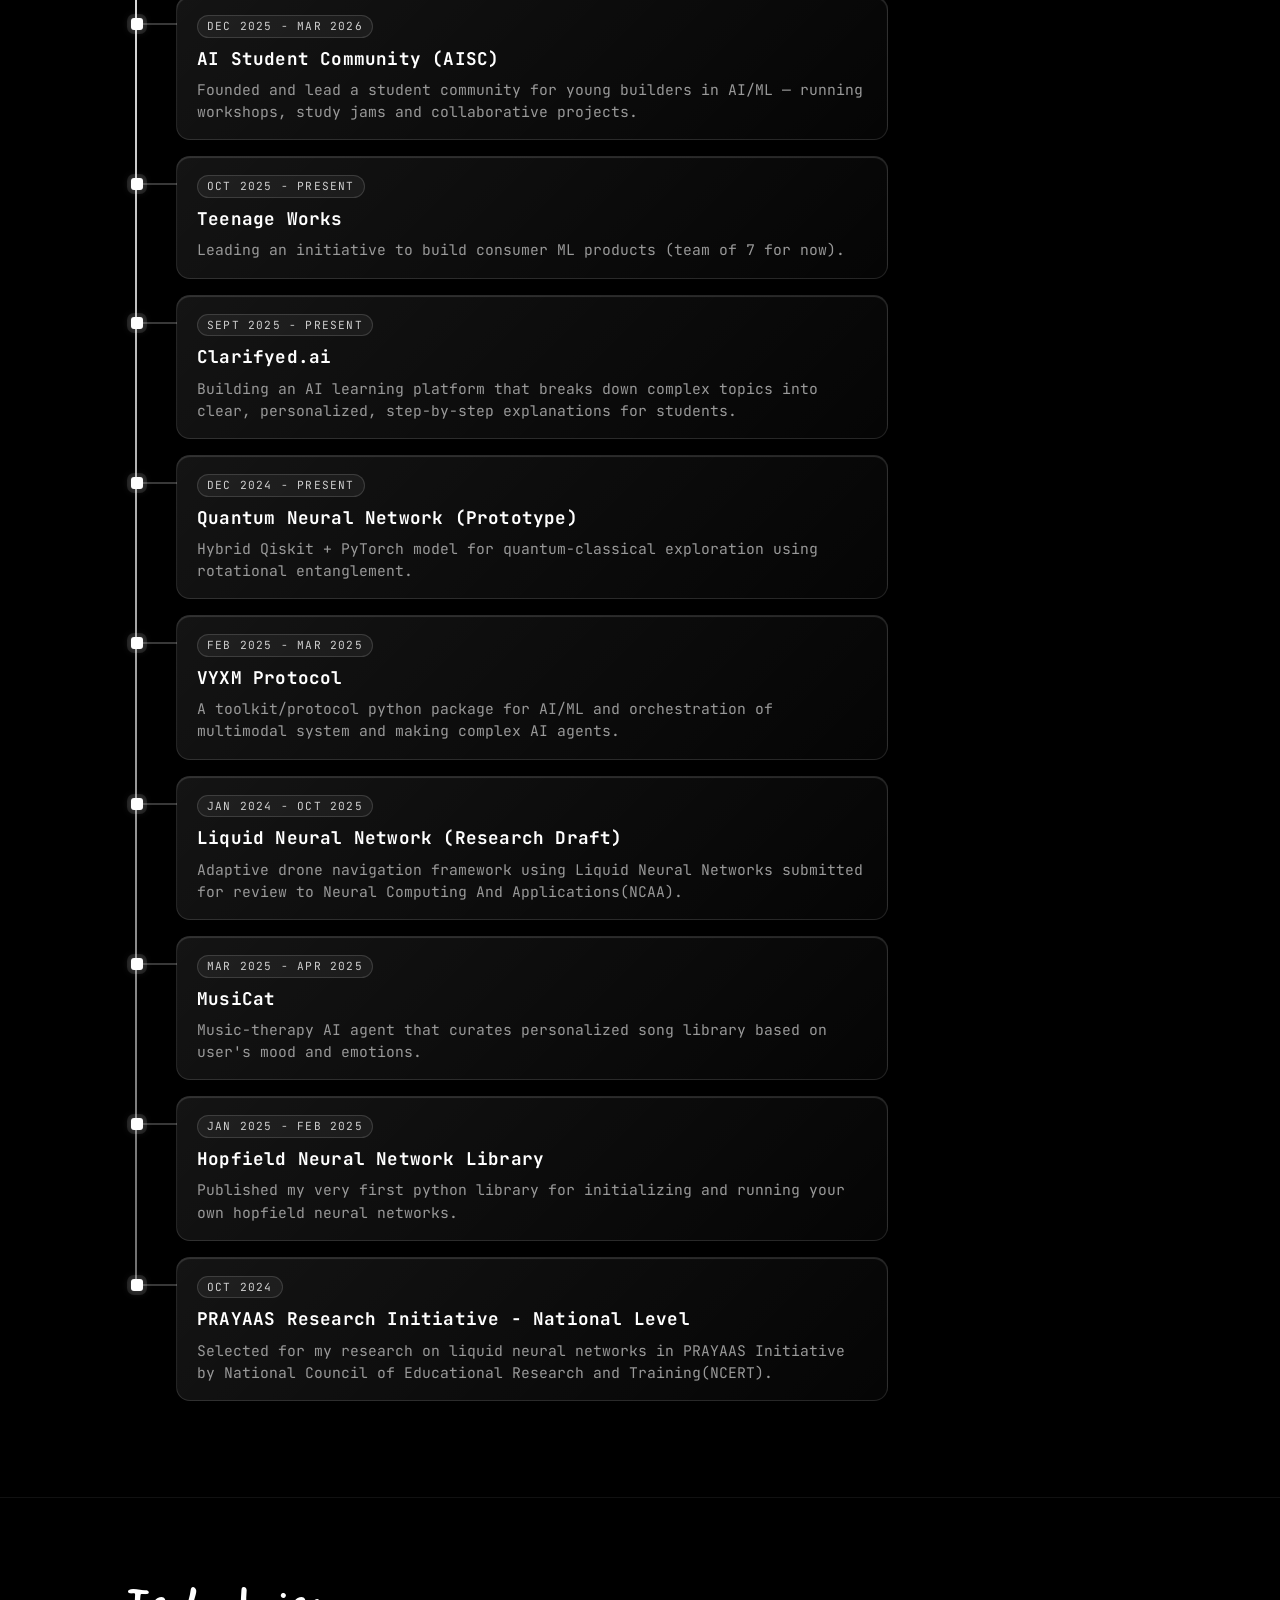
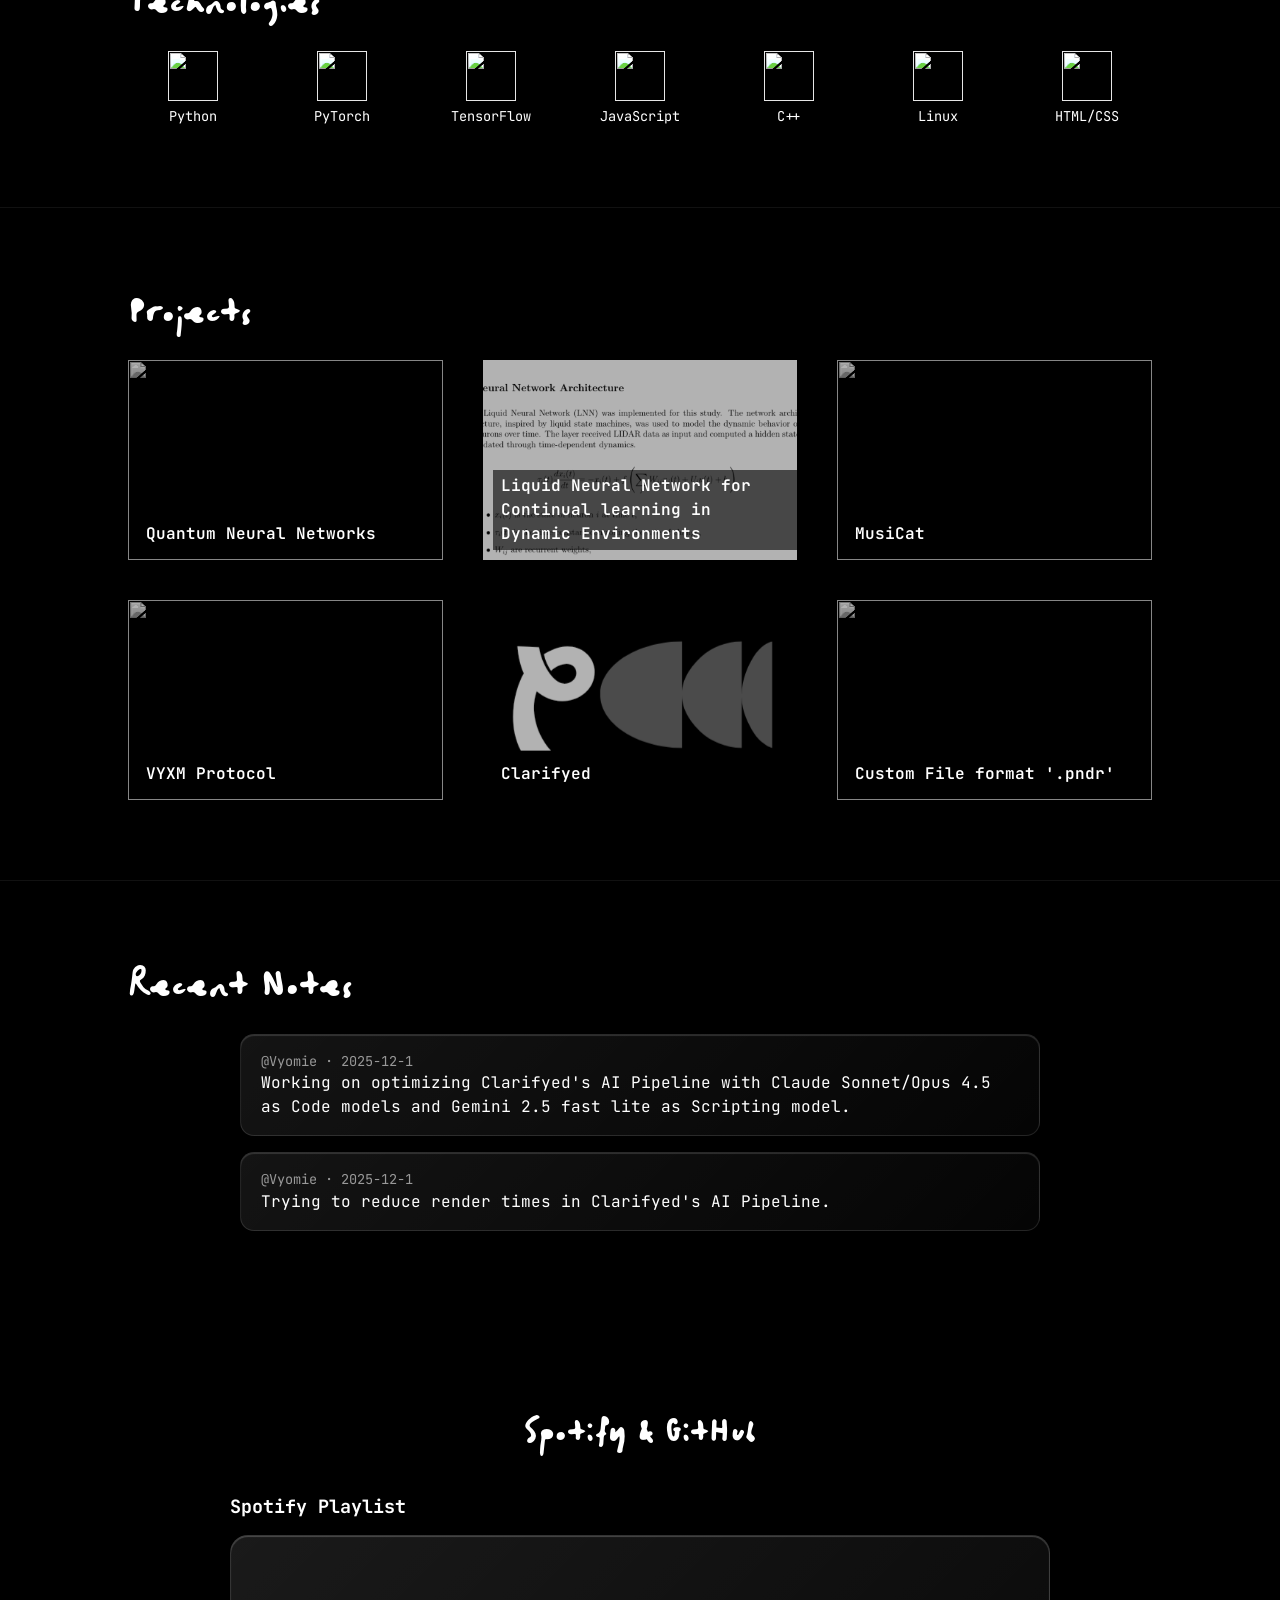
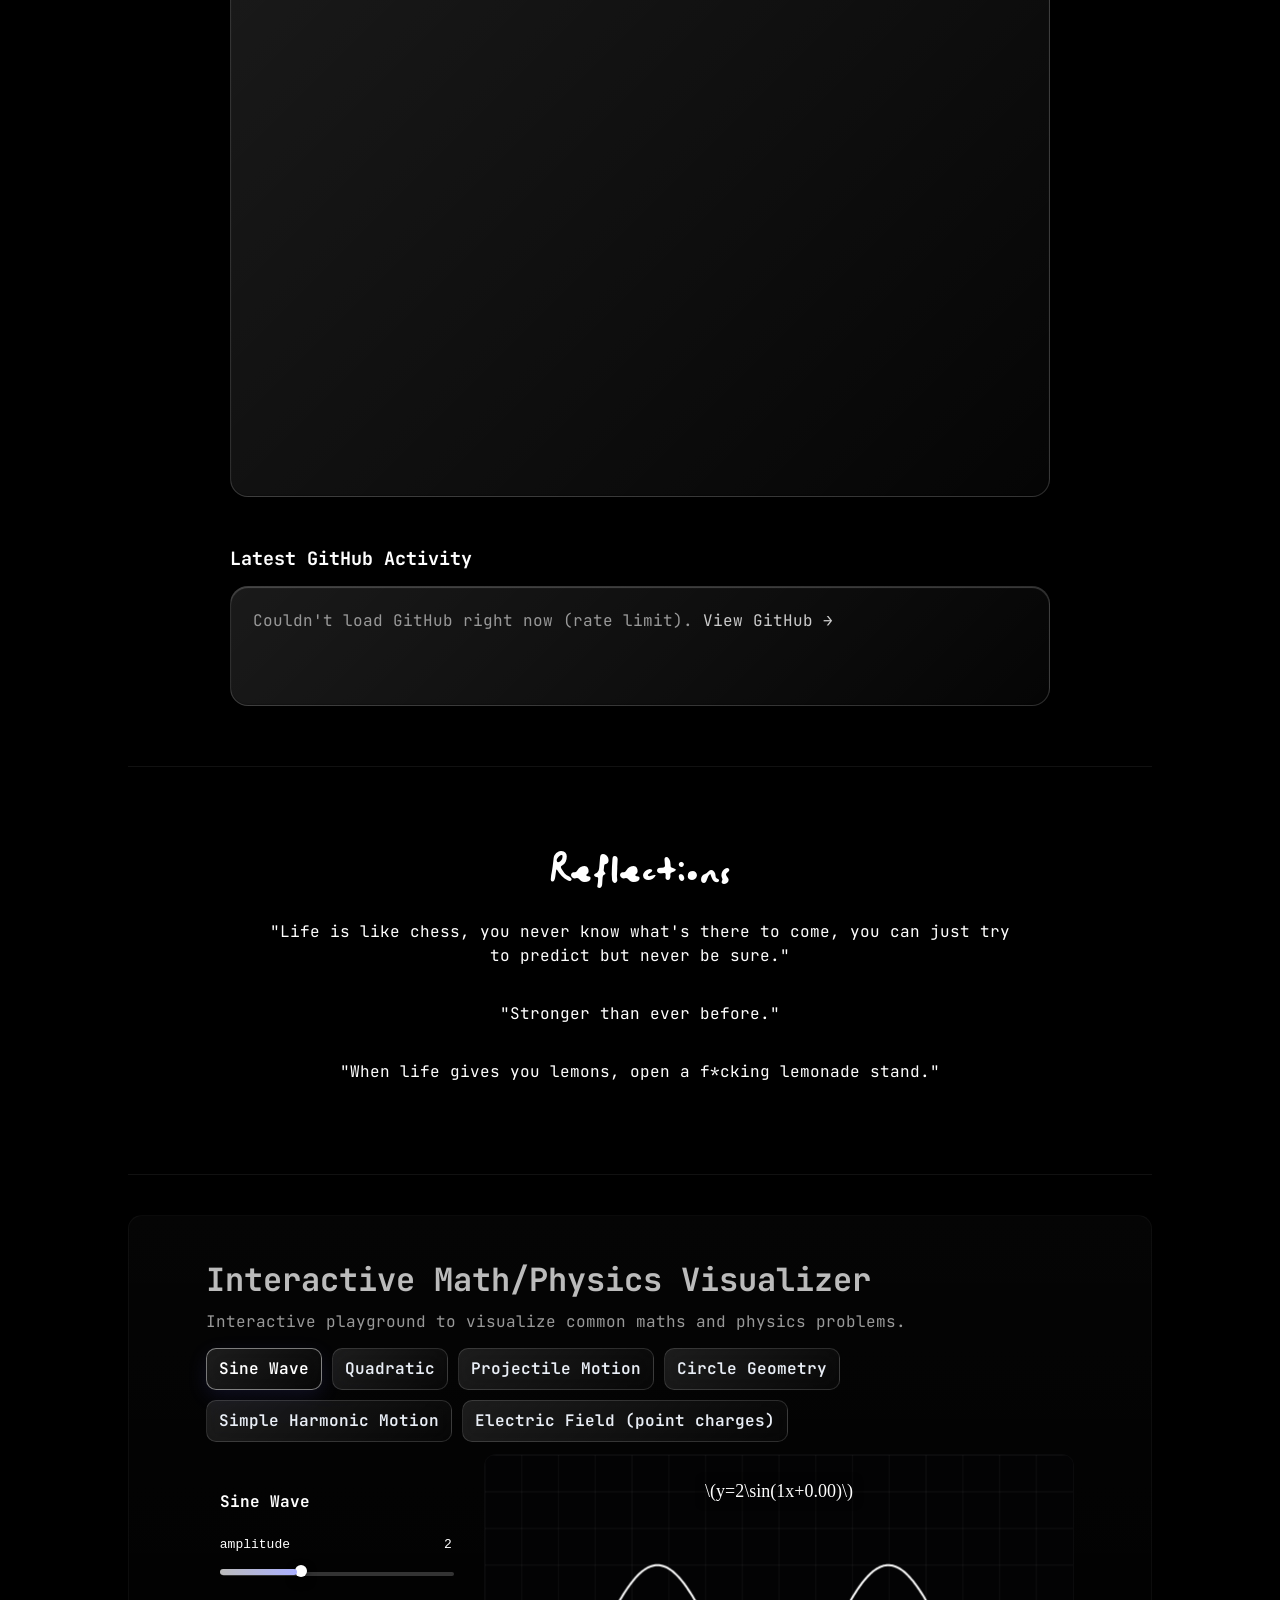
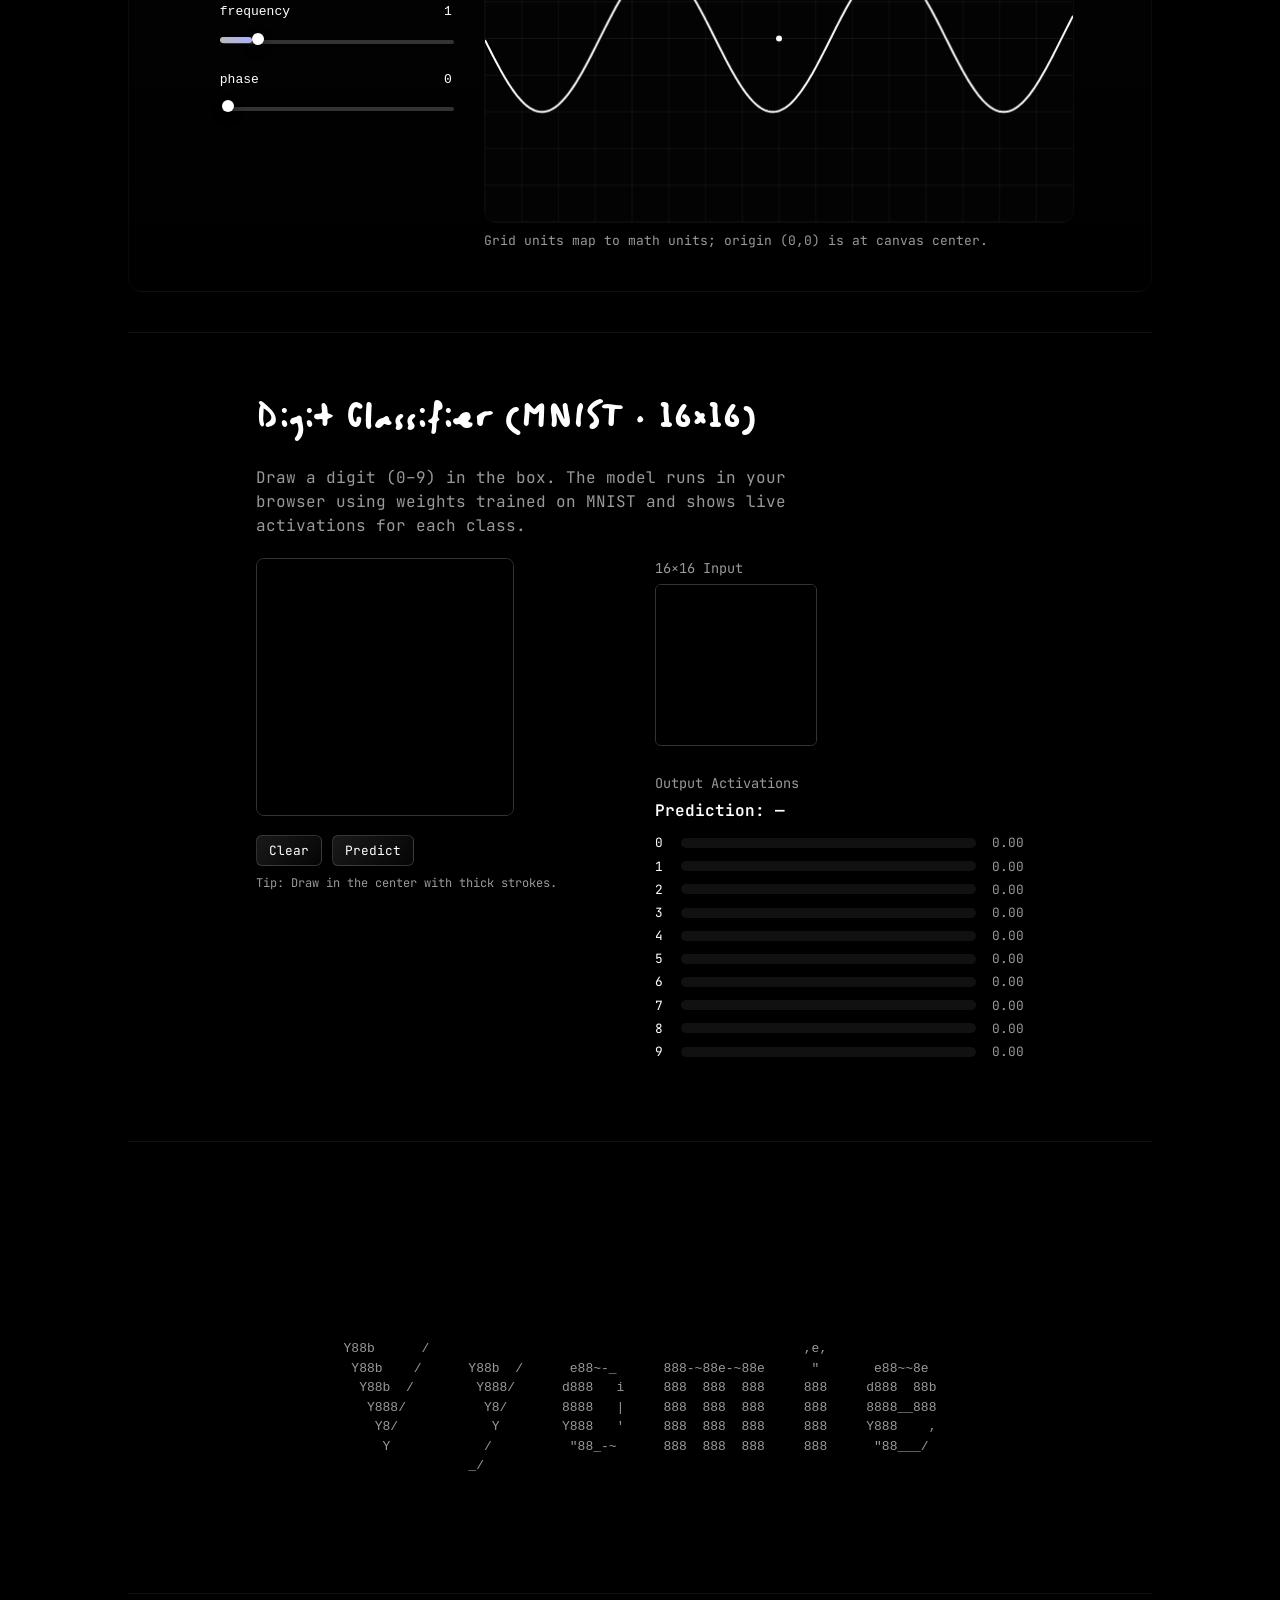
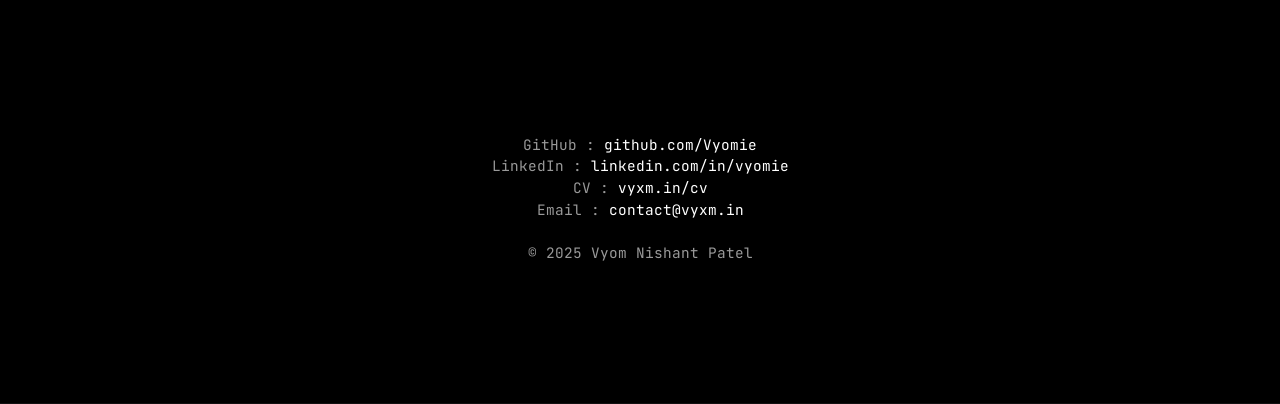
==== commit 66bbedb9: "Add self-hosted Bristol display font (SIL OFL 1.1) - Bundle Bristol.otf + its OFL license under font" ====
--- a/index.html
+++ b/index.html
@@ -56,6 +56,15 @@
 
 <style>
 
+/* Bristol — Banksy-style display font (SIL OFL 1.1, self-hosted) */
+@font-face{
+  font-family:'Bristol';
+  src:url('fonts/Bristol.otf') format('opentype');
+  font-weight:normal;
+  font-style:normal;
+  font-display:swap;
+}
+
 :root{
   --bg:#000;
   --fg:#fff;
@@ -66,6 +75,7 @@
   --slider-thumb: #fff;
   --accent: #bbbbbb;
   --card:#111;
+  --display:'Bristol','JetBrains Mono',monospace;
 }
 *{box-sizing:border-box}
 body{
@@ -82,6 +92,7 @@
   border-bottom:1px solid #111;
 }
 h1,h2,h3{margin:0 0 20px}
+section h2{font-family:var(--display);font-weight:normal;font-size:2.2em;letter-spacing:1px}
 a{color:var(--fg);text-decoration:none}
 a:hover{text-decoration:underline}
 p{margin:0 0 10px}
@@ -109,7 +120,7 @@
   display:flex;flex-direction:column;justify-content:center;
   min-height:60vh;
 }
-#hero h1{font-size:3em}
+#hero h1{font-size:3.6em;font-family:var(--display);font-weight:normal;letter-spacing:1px}
 #hero .handle{color:var(--muted);margin-bottom:20px}
 #hero .bio{max-width:700px;color:var(--muted)}
 
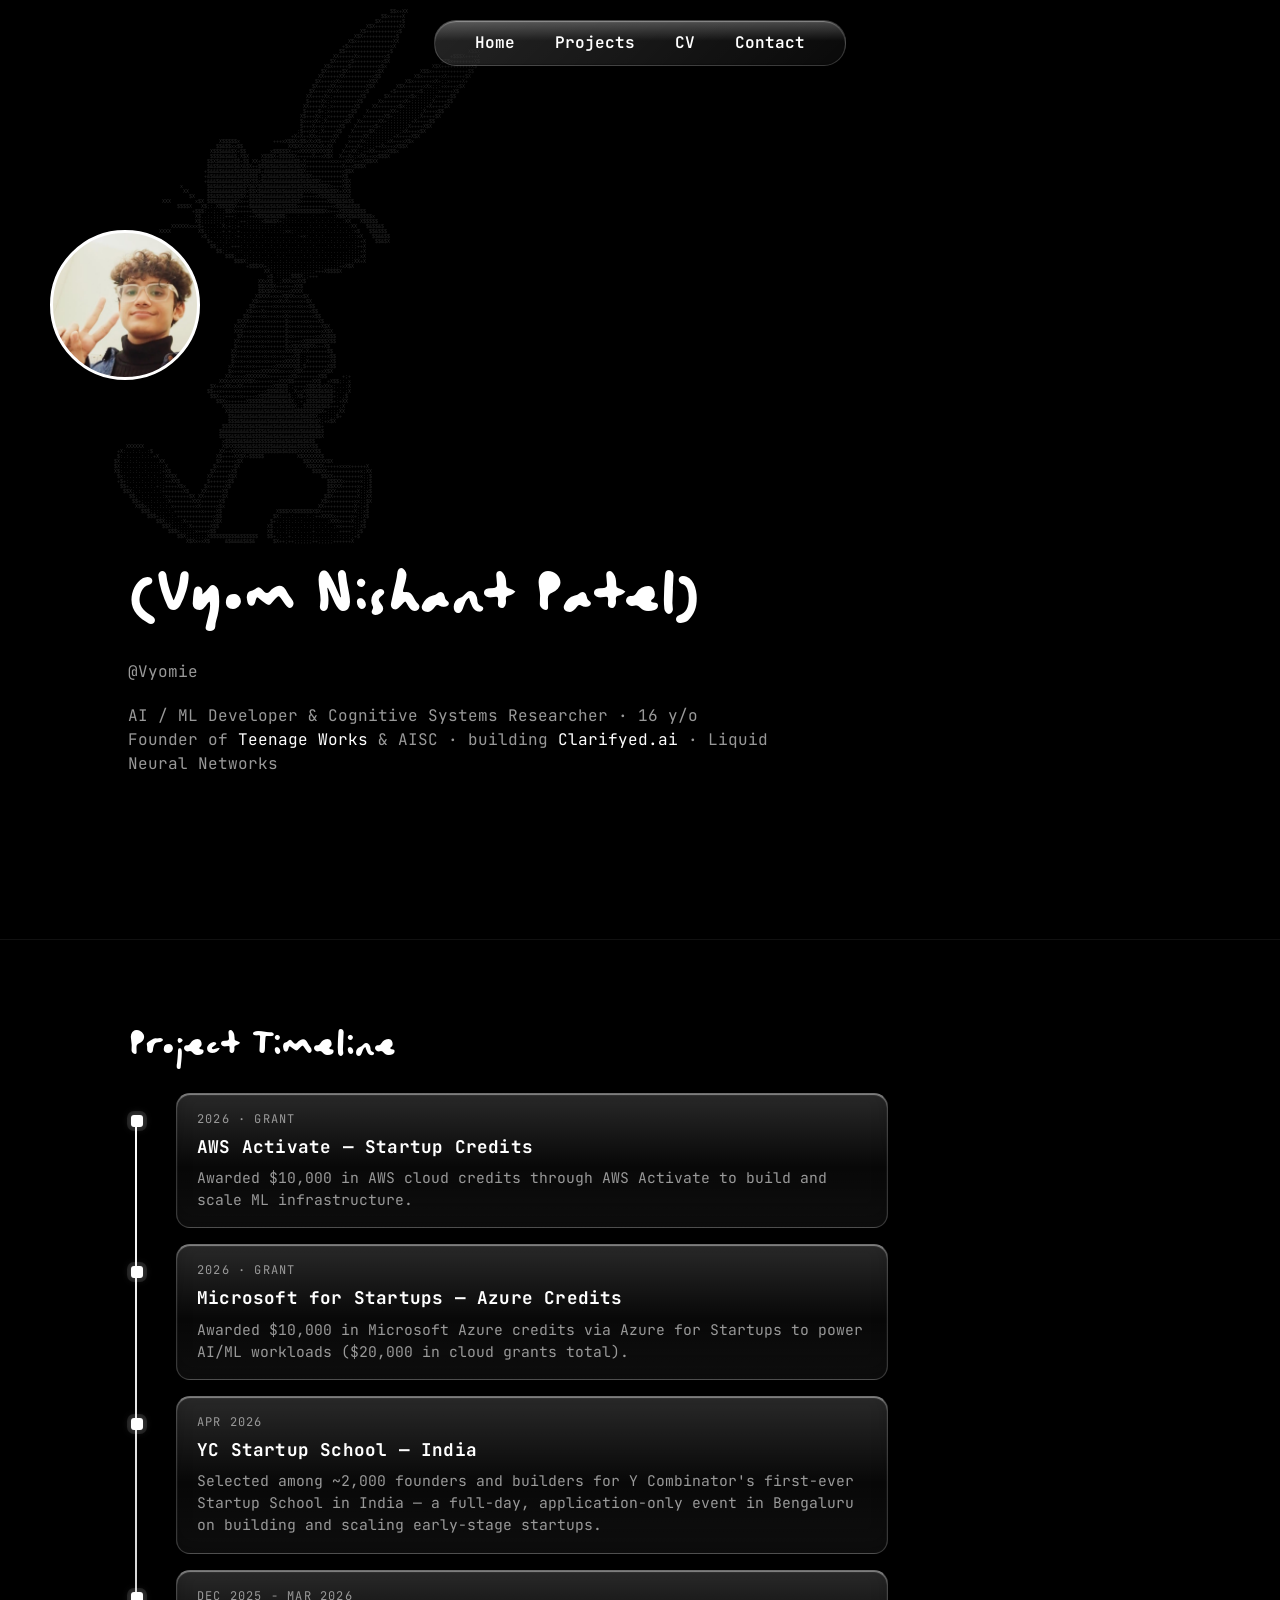
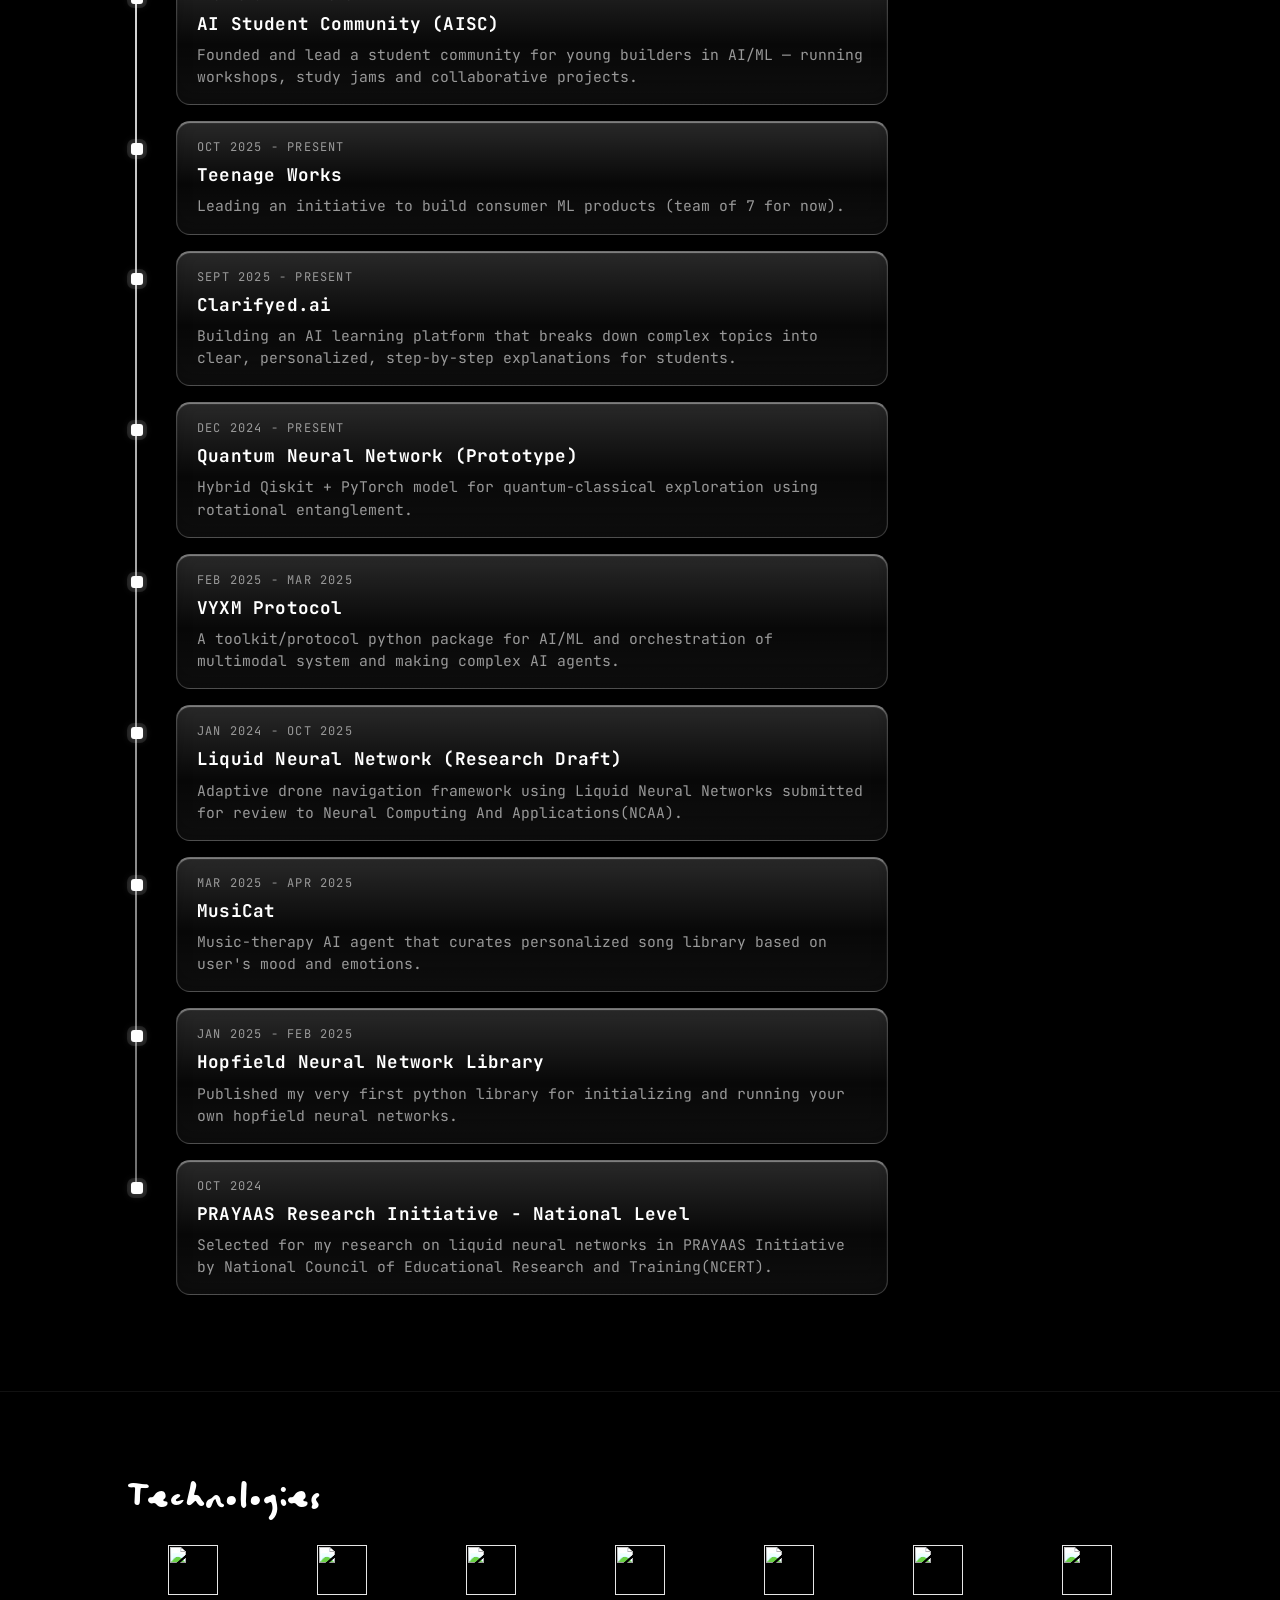
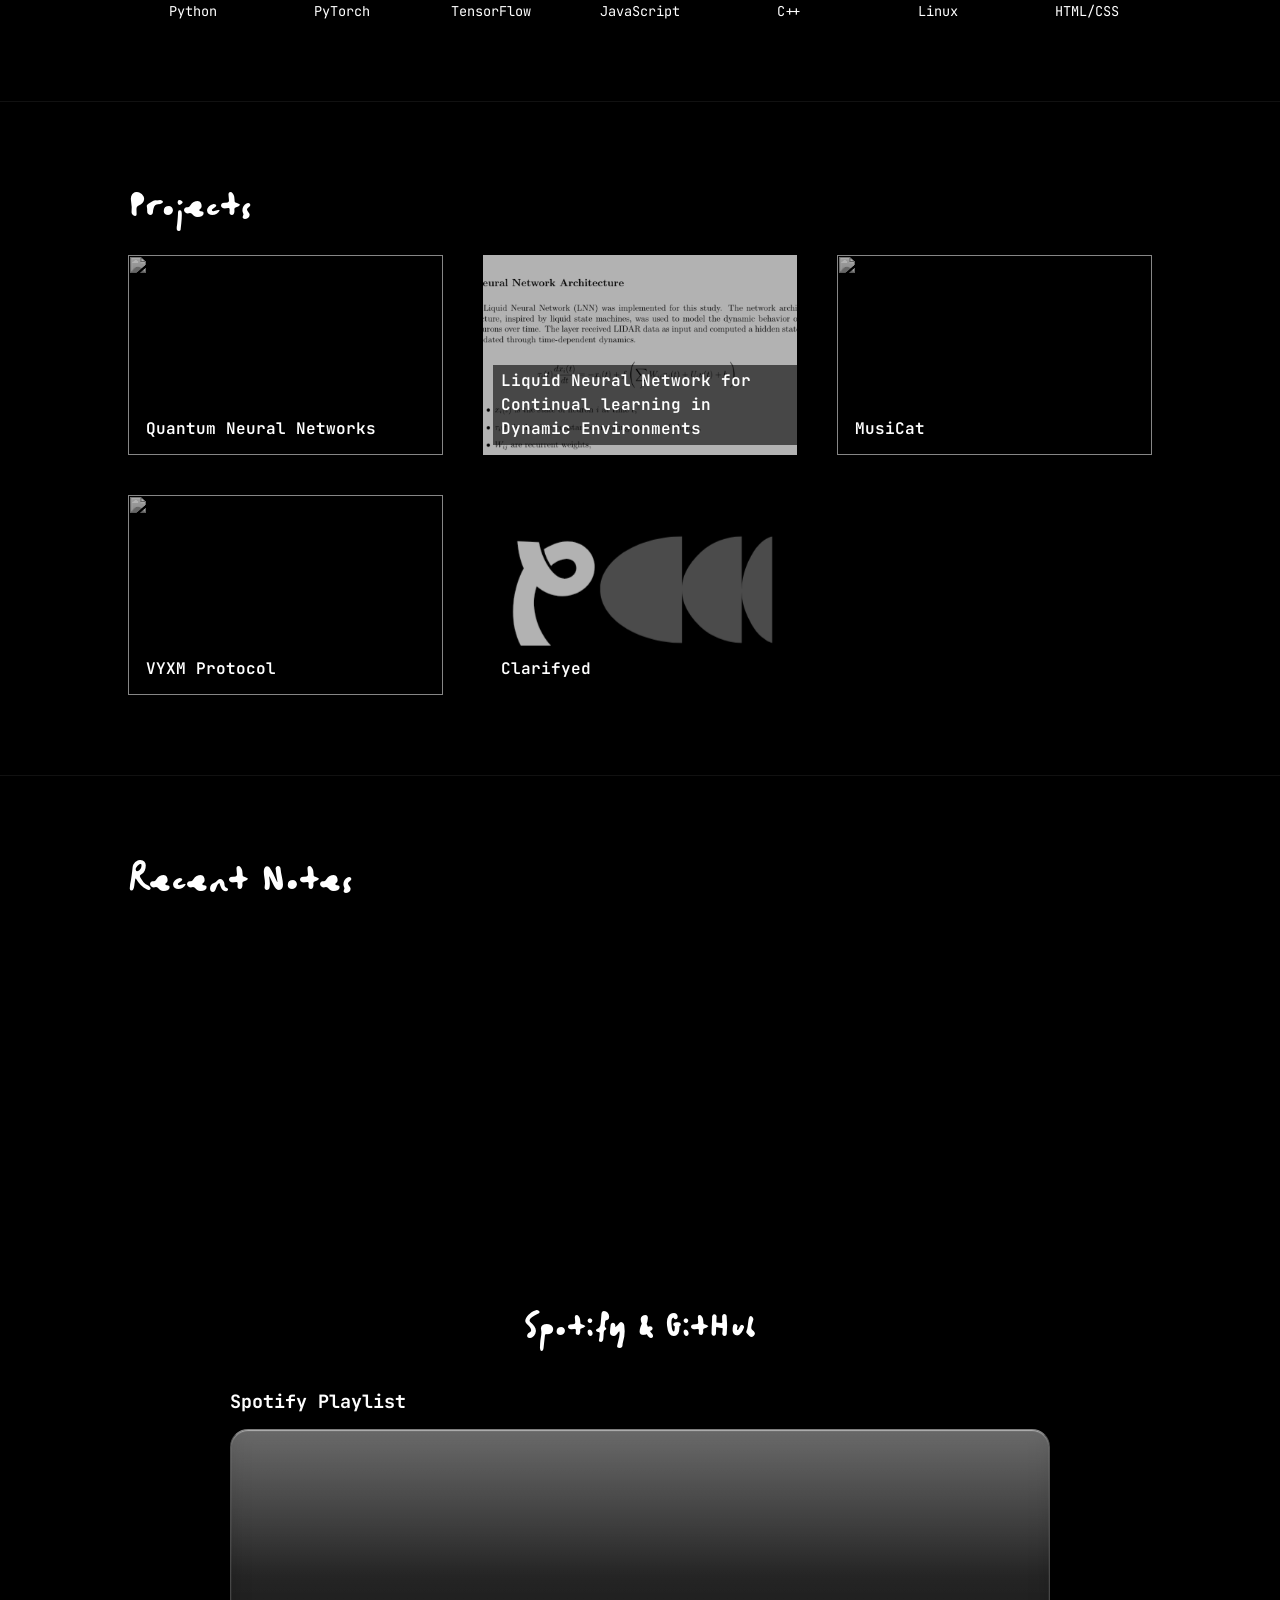
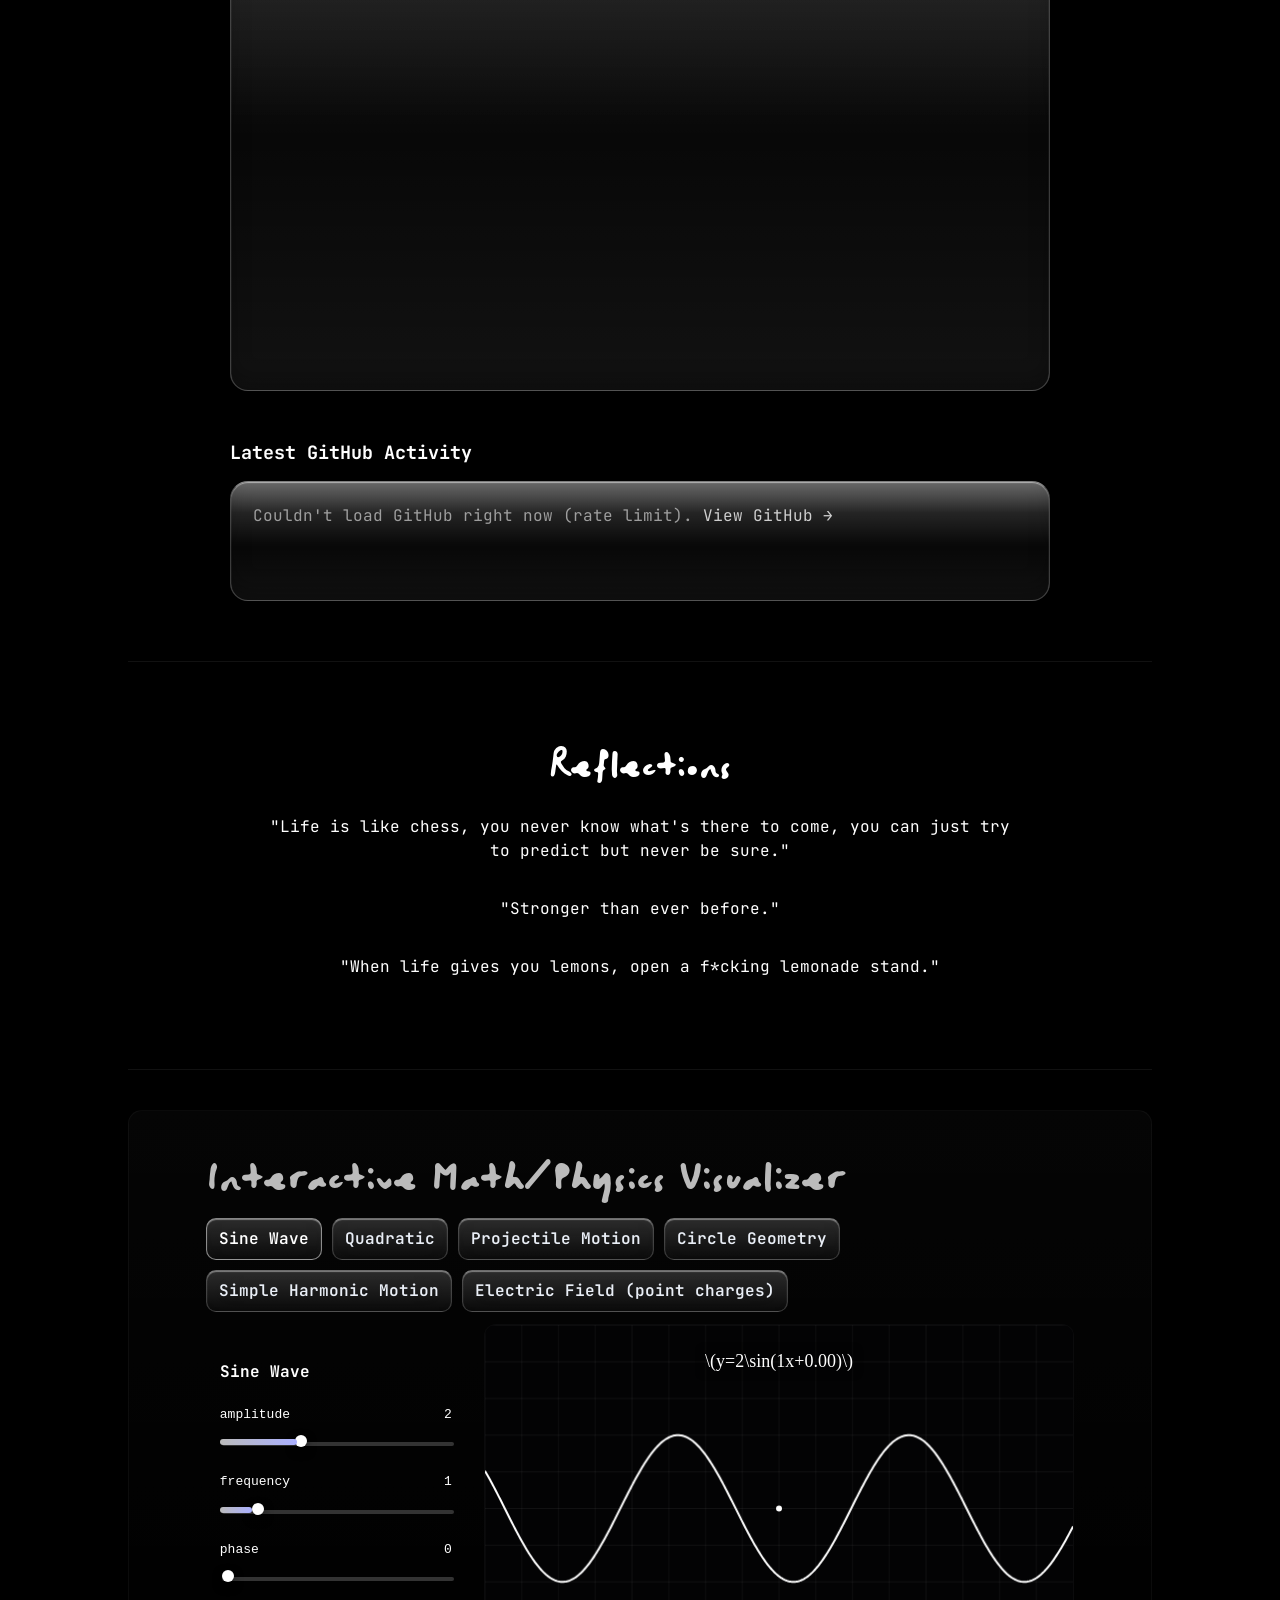
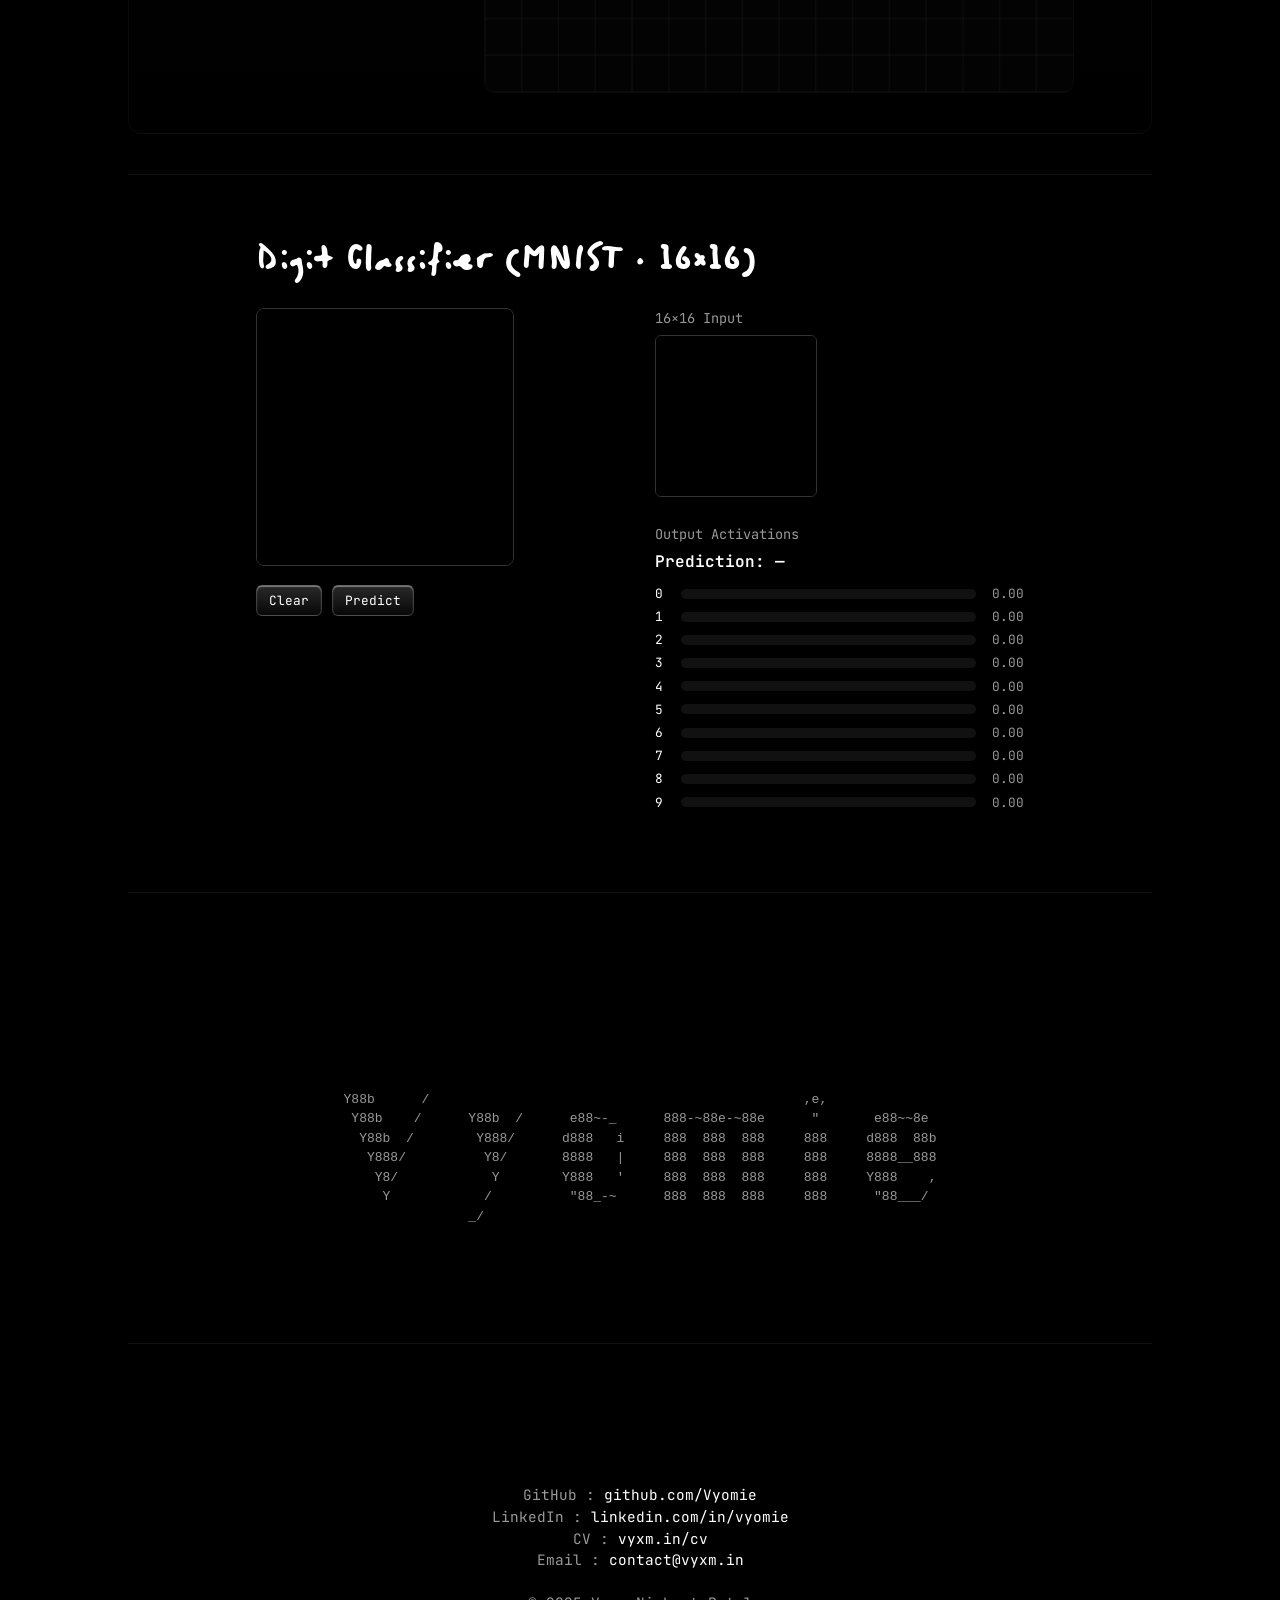
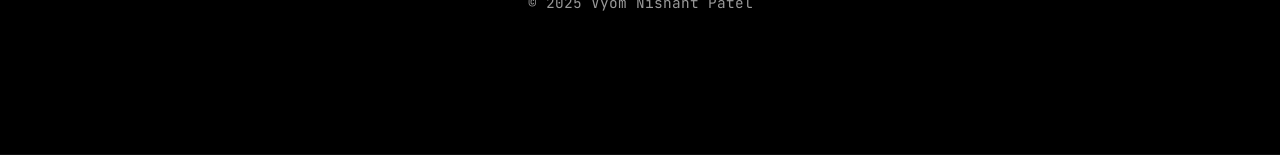
==== commit 7f4177d9: "Favicon, glassier glass, shorter bio, declutter text, project cleanup - Add profile-photo favicon (i" ====
--- a/index.html
+++ b/index.html
@@ -11,6 +11,12 @@
 <meta name="author" content="Vyom Nishant Patel">
 <meta name="robots" content="index, follow, max-image-preview:large, max-snippet:-1, max-video-preview:-1">
 <link rel="canonical" href="https://www.vyxm.in/">
+
+<!-- ===== Favicon (profile photo) ===== -->
+<link rel="icon" type="image/x-icon" href="/favicon.ico">
+<link rel="icon" type="image/png" sizes="32x32" href="/favicon-32.png">
+<link rel="icon" type="image/png" sizes="16x16" href="/favicon-16.png">
+<link rel="apple-touch-icon" href="/apple-touch-icon.png">
 
 <!-- ===== Open Graph ===== -->
 <meta property="og:type" content="profile">
@@ -144,17 +150,19 @@
   position:relative;
   margin-bottom:16px;
   padding:16px 20px;
-  border:1px solid rgba(255,255,255,0.12);
+  border:1px solid rgba(255,255,255,0.18);
+  border-top-color:rgba(255,255,255,0.4);
   border-radius:14px;
-  background:linear-gradient(135deg, rgba(255,255,255,0.08), rgba(255,255,255,0.02));
-  backdrop-filter:blur(12px) saturate(160%);
-  -webkit-backdrop-filter:blur(12px) saturate(160%);
-  box-shadow:inset 0 1px 1px rgba(255,255,255,0.15);
-  transition:transform .3s cubic-bezier(.2,.8,.2,1), border-color .3s, box-shadow .3s;
+  background:linear-gradient(180deg, rgba(255,255,255,0.16), rgba(255,255,255,0.03) 55%, rgba(255,255,255,0.06));
+  backdrop-filter:blur(20px) saturate(180%) brightness(1.06);
+  -webkit-backdrop-filter:blur(20px) saturate(180%) brightness(1.06);
+  box-shadow:0 6px 20px rgba(0,0,0,0.35), inset 0 1px 1px rgba(255,255,255,0.45), inset 0 -8px 16px rgba(0,0,0,0.22);
+  transition:border-color .3s, box-shadow .3s;
 }
 .timeline-entry:hover{
-  border-color:rgba(255,255,255,0.3);
-  box-shadow:0 14px 32px rgba(0,0,0,0.5), inset 0 1px 1px rgba(255,255,255,0.28);
+  border-color:rgba(255,255,255,0.34);
+  border-top-color:rgba(255,255,255,0.55);
+  box-shadow:0 14px 34px rgba(0,0,0,0.5), inset 0 1px 1px rgba(255,255,255,0.55), inset 0 -8px 16px rgba(0,0,0,0.22);
 }
 /* square marker node, sitting on the rail (no movement on hover) */
 .timeline-entry::before{
@@ -172,30 +180,12 @@
   background:#fff;
   box-shadow:0 0 0 5px rgba(255,255,255,0.18), 0 0 14px rgba(255,255,255,0.55);
 }
-/* static connector bridging the rail to the card */
-.timeline-entry::after{
-  content:'';
-  position:absolute;
-  left:-40px;top:26px;
-  width:40px;height:2px;
-  background:rgba(255,255,255,0.22);
-  z-index:1;
-  transition:background .3s;
-}
-.timeline-entry:hover::after{
-  background:rgba(255,255,255,0.5);
-}
 .timeline-entry h3{margin:0;font-size:1.1em;letter-spacing:0.2px}
 .timeline-entry p{margin:7px 0 0;color:var(--muted);font-size:0.92em}
 .timeline-entry .time{
-  display:inline-block;
-  color:#cfcfcf;
-  font-size:0.7em;
-  margin-bottom:8px;
-  padding:2px 9px;
-  border:1px solid rgba(255,255,255,0.14);
-  border-radius:999px;
-  background:rgba(255,255,255,0.05);
+  color:var(--muted);
+  font-size:0.75em;
+  margin-bottom:6px;
   text-transform:uppercase;
   letter-spacing:1.2px;
 }
@@ -234,6 +224,17 @@
   background:rgba(0,0,0,0.6);
   padding:4px 8px;
   font-weight:600;
+}
+
+/* visually hidden but readable by crawlers / screen readers */
+.sr-only{
+  position:absolute !important;
+  width:1px;height:1px;
+  padding:0;margin:-1px;
+  overflow:hidden;
+  clip:rect(0,0,0,0);
+  white-space:nowrap;
+  border:0;
 }
 .tooltip{
   position:absolute;
@@ -314,7 +315,7 @@
       border: 1px solid rgba(255,255,255,0.04);
     }
 .viz-header { margin-bottom: 10px; }
-.viz-title { font-size: 2rem; margin: 0 0 6px; font-weight:700; color: var(--accent); }
+.viz-title { font-size: 2.4rem; margin: 0 0 6px; font-weight:normal; font-family:var(--display); letter-spacing:1px; color: var(--accent); }
 .viz-sub { margin: 0 0 14px; color: var(--muted); }
 
 .problem-selector { display:flex; gap:10px; flex-wrap:wrap; margin-bottom:12px; }
@@ -380,8 +381,6 @@
   .timeline {padding-left:36px; --marker-center:24px;}
   .timeline-entry {margin-bottom:14px; padding:14px 16px;}
   .timeline-entry::before {left:-34px; top:18px; width:12px; height:12px;}
-  .timeline-entry::after {left:-28px; top:23px; width:28px;}
-  .timeline-entry:hover::after {width:38px;}
   .timeline-entry h3 {font-size:1em;}
   .timeline-entry .time {font-size:0.66em;}
   
@@ -714,66 +713,100 @@
 
 /* ===== LIQUID GLASS (applied across the site) ===== */
 .glass-card{
-  background:linear-gradient(135deg, rgba(255,255,255,0.10), rgba(255,255,255,0.02));
-  backdrop-filter:blur(16px) saturate(180%);
-  -webkit-backdrop-filter:blur(16px) saturate(180%);
-  border:1px solid rgba(255,255,255,0.16);
+  position:relative;
+  background:linear-gradient(180deg, rgba(255,255,255,0.16), rgba(255,255,255,0.03) 55%, rgba(255,255,255,0.07));
+  backdrop-filter:blur(22px) saturate(190%) brightness(1.08);
+  -webkit-backdrop-filter:blur(22px) saturate(190%) brightness(1.08);
+  border:1px solid rgba(255,255,255,0.2);
+  border-top-color:rgba(255,255,255,0.45);
   border-radius:18px;
-  box-shadow:0 8px 30px rgba(0,0,0,0.45), inset 0 1px 1px rgba(255,255,255,0.22), inset 0 -1px 1px rgba(0,0,0,0.25);
+  box-shadow:0 8px 30px rgba(0,0,0,0.5), inset 0 1px 1px rgba(255,255,255,0.5), inset 0 -10px 20px rgba(0,0,0,0.28);
+  overflow:hidden;
+}
+/* glossy specular sheen across the top — the "liquid glass" highlight */
+.glass-card::before{
+  content:'';position:absolute;inset:0;border-radius:inherit;pointer-events:none;
+  background:linear-gradient(180deg, rgba(255,255,255,0.30), rgba(255,255,255,0.05) 26%, transparent 52%);
 }
 
 /* Notes / tweets as liquid-glass cards */
 .tweets{ display:flex; flex-direction:column; gap:16px; }
 .tweet{
-  border:1px solid rgba(255,255,255,0.12) !important;
+  position:relative;
+  overflow:hidden;
+  border:1px solid rgba(255,255,255,0.18) !important;
+  border-top-color:rgba(255,255,255,0.4) !important;
   border-radius:14px;
   padding:16px 20px !important;
-  background:linear-gradient(135deg, rgba(255,255,255,0.08), rgba(255,255,255,0.02));
-  backdrop-filter:blur(12px) saturate(160%);
-  -webkit-backdrop-filter:blur(12px) saturate(160%);
-  box-shadow:inset 0 1px 1px rgba(255,255,255,0.15);
+  background:linear-gradient(180deg, rgba(255,255,255,0.16), rgba(255,255,255,0.03) 55%, rgba(255,255,255,0.06));
+  backdrop-filter:blur(20px) saturate(180%) brightness(1.06);
+  -webkit-backdrop-filter:blur(20px) saturate(180%) brightness(1.06);
+  box-shadow:0 6px 20px rgba(0,0,0,0.35), inset 0 1px 1px rgba(255,255,255,0.45), inset 0 -8px 16px rgba(0,0,0,0.22);
   transition:transform .25s ease, border-color .25s ease, box-shadow .25s ease;
 }
-.tweet:first-child{ border-top:1px solid rgba(255,255,255,0.12) !important; }
+.tweet::before{
+  content:'';position:absolute;inset:0;border-radius:inherit;pointer-events:none;
+  background:linear-gradient(180deg, rgba(255,255,255,0.26), rgba(255,255,255,0.04) 26%, transparent 52%);
+}
+.tweet > *{ position:relative; }
+.tweet:first-child{ border-top-color:rgba(255,255,255,0.4) !important; }
 .tweet:hover{
   transform:translateY(-4px);
-  border-color:rgba(255,255,255,0.26) !important;
-  box-shadow:0 12px 30px rgba(0,0,0,0.5), inset 0 1px 1px rgba(255,255,255,0.22);
+  border-color:rgba(255,255,255,0.32) !important;
+  border-top-color:rgba(255,255,255,0.55) !important;
+  box-shadow:0 14px 32px rgba(0,0,0,0.5), inset 0 1px 1px rgba(255,255,255,0.55), inset 0 -8px 16px rgba(0,0,0,0.22);
 }
 
 /* Project hover tooltips on liquid glass */
 .project .tooltip{
-  background:linear-gradient(135deg, rgba(20,20,22,0.82), rgba(10,10,12,0.7)) !important;
-  backdrop-filter:blur(16px) saturate(160%);
-  -webkit-backdrop-filter:blur(16px) saturate(160%);
-  border:1px solid rgba(255,255,255,0.12);
+  background:linear-gradient(180deg, rgba(28,28,32,0.78), rgba(10,10,12,0.72)) !important;
+  backdrop-filter:blur(20px) saturate(170%) brightness(1.05);
+  -webkit-backdrop-filter:blur(20px) saturate(170%) brightness(1.05);
+  border:1px solid rgba(255,255,255,0.16);
+  border-top-color:rgba(255,255,255,0.4);
+  box-shadow:inset 0 1px 1px rgba(255,255,255,0.35), inset 0 -10px 20px rgba(0,0,0,0.3);
   color:#dcdcdc !important;
 }
 
 /* Visualizer buttons on liquid glass (section/sidebar stay plain) */
 .problem-btn{
-  background:linear-gradient(135deg, rgba(255,255,255,0.10), rgba(255,255,255,0.02)) !important;
-  backdrop-filter:blur(10px) saturate(160%);
-  -webkit-backdrop-filter:blur(10px) saturate(160%);
-  border:1px solid rgba(255,255,255,0.14) !important;
+  background:linear-gradient(180deg, rgba(255,255,255,0.16), rgba(255,255,255,0.03)) !important;
+  backdrop-filter:blur(14px) saturate(180%) brightness(1.06);
+  -webkit-backdrop-filter:blur(14px) saturate(180%) brightness(1.06);
+  border:1px solid rgba(255,255,255,0.18) !important;
+  border-top-color:rgba(255,255,255,0.4) !important;
+  box-shadow:inset 0 1px 1px rgba(255,255,255,0.4) !important;
   color:#e9eef6 !important;
   transition:transform .2s ease, border-color .2s ease;
 }
-.problem-btn:hover{ transform:translateY(-2px); border-color:rgba(255,255,255,0.3) !important; }
-.problem-btn.active{ border-color:rgba(255,255,255,0.45) !important; color:#fff !important; }
+.problem-btn:hover{ transform:translateY(-2px); border-color:rgba(255,255,255,0.34) !important; }
+.problem-btn.active{ border-color:rgba(255,255,255,0.5) !important; color:#fff !important; }
 .digit-controls button{
-  background:linear-gradient(135deg, rgba(255,255,255,0.10), rgba(255,255,255,0.02)) !important;
-  backdrop-filter:blur(10px) saturate(160%);
-  -webkit-backdrop-filter:blur(10px) saturate(160%);
-  border:1px solid rgba(255,255,255,0.16) !important;
-}
-.digit-controls button:hover{ border-color:rgba(255,255,255,0.32) !important; }
+  background:linear-gradient(180deg, rgba(255,255,255,0.16), rgba(255,255,255,0.03)) !important;
+  backdrop-filter:blur(14px) saturate(180%) brightness(1.06);
+  -webkit-backdrop-filter:blur(14px) saturate(180%) brightness(1.06);
+  border:1px solid rgba(255,255,255,0.18) !important;
+  border-top-color:rgba(255,255,255,0.4) !important;
+  box-shadow:inset 0 1px 1px rgba(255,255,255,0.4) !important;
+}
+.digit-controls button:hover{ border-color:rgba(255,255,255,0.34) !important; }
 
 </style>
 
 
 </head>
 <body>
+
+<!-- ===== Crawlable content for search engines / bots (visually hidden) ===== -->
+<div class="sr-only">
+  <h1>Vyom Nishant Patel — AI / ML Developer and Cognitive Systems Researcher</h1>
+  <p>Vyom Nishant Patel (also known as Vyom Patel, Vyom N. Patel, Vyom and Vyomie) is a 16-year-old AI / ML developer and cognitive systems researcher. He explores adaptive intelligence, Liquid Neural Networks, large language models and efficient neural architectures. He is the founder of Teenage Works and is building Clarifyed.ai, an AI learning platform.</p>
+  <p>Vyom Patel was selected for YC Startup School India and awarded $10,000 in AWS Activate credits and $10,000 in Microsoft Azure for Startups credits ($20,000 in cloud grants). He was selected for the PRAYAAS research initiative by NCERT for his work on Liquid Neural Networks.</p>
+  <p>Interactive Math/Physics Visualizer — an interactive playground to visualize common maths and physics problems, including sine waves, quadratics, projectile motion, circle geometry, simple harmonic motion and point-charge electric fields. Grid units map to math units and the origin (0,0) is at the canvas centre.</p>
+  <p>Digit Classifier (MNIST, 16×16) — draw a digit from 0 to 9 in the box; a multilayer perceptron runs entirely in your browser using weights trained on MNIST and shows live output activations for each class. Tip: draw in the centre with thick strokes.</p>
+  <p>Skills: Python, PyTorch, TensorFlow, JavaScript, C++, Linux, HTML/CSS, Liquid Neural Networks, large language models, quantum neural networks, Qiskit. Contact: contact@vyxm.in · github.com/Vyomie · linkedin.com/in/vyomie.</p>
+</div>
+
 <!-- NAVBAR -->
 <nav id="navbar">
   <ul>
@@ -921,10 +954,8 @@
   <h1>(Vyom Nishant Patel)</h1>
   <div class="handle">@Vyomie</div>
   <p class="bio">
-    AI / ML Developer · Cognitive Systems Researcher · 16 y/o  
-    GPA 3.65 / 4 · 
-    Exploring Adaptive intelligence, Liquid Neural Networks, and efficient architectures.  
-    Founder of <a href="https://teenage.works">Teenage Works</a>.
+    AI / ML Developer &amp; Cognitive Systems Researcher · 16 y/o<br>
+    Founder of <a href="https://teenage.works">Teenage Works</a> &amp; AISC · building <a href="https://clarifyed.ai">Clarifyed.ai</a> · Liquid Neural Networks
   </p>
 </section>
 
@@ -1032,7 +1063,6 @@
         Quantum Neural Network Model with Qiskit having ~2500 parameters using Rotational entanglement to classify compressed images of cats and dogs on real quantum hardware.
         <div class="tooltip-links">
           <a href="https://github.com/Vyomie/QNN" target="_blank">GitHub</a>
-          <a href="https://www.vyxm.in/docs/quantum-neural-network.pdf" target="_blank">Docs</a>
       </div>
       </div>
     </div>
@@ -1043,7 +1073,6 @@
         Research paper on continual learning navigation agent achieving 97% success in obstacle-rich maps without large pre-training on datasets.
       <div class="tooltip-links">
           <a href="https://github.com/Vyomie/AdaptiveLearningLNN" target="_blank">GitHub</a>
-          <a href="https://www.vyxm.in/docs/adaptive-learning-liquid-neural-network.pdf" target="_blank">Docs</a>
       </div>
       </div>
     </div>
@@ -1054,7 +1083,6 @@
         Music-therapy AI agent that recommends and curates personalized playlists directly in spotify according to user's emotions using a corpus of custom 500 songs dataset.
       <div class="tooltip-links">
           <a href="https://github.com/Vyomie/MusiCat" target="_blank">GitHub</a>
-          <a href="https://www.vyxm.in/docs/musicat.pdf" target="_blank">Docs</a>
       </div>
       </div>
     </div>
@@ -1065,7 +1093,6 @@
         Protocol to orchestrate large AI systems and perform automated tasks using specialist models.
     <div class="tooltip-links">
           <a href="https://github.com/Vyomie/VYXM" target="_blank">GitHub</a>
-          <a href="https://www.vyxm.in/docs/vyxm-protocol.pdf" target="_blank">Docs</a>
       </div>
       </div>
     </div>
@@ -1074,16 +1101,6 @@
       <div class="project-title">Clarifyed</div>
       <div class="tooltip">
         A student-centric app that solves doubts using Manim animations generated by our custom AI pipeline.
-      <div class="tooltip-links">
-          <a href="https://clarifyed.ai" target="_blank">Website</a>
-      </div>
-      </div>
-    </div>
-    <div class="project">
-      <img src="https://encrypted-tbn0.gstatic.com/images?q=tbn:ANd9GcSHOhhuPoNJ8iANTj7BujbaSeQxvc8v0UGKrjSuWK-dww&s" alt="">
-      <div class="project-title">Custom File format '.pndr'</div>
-      <div class="tooltip">
-        Custom file format for Clarifyed that can render both LaTeX and Manim together in a singular PDF like file.
       <div class="tooltip-links">
           <a href="https://clarifyed.ai" target="_blank">Website</a>
       </div>
@@ -1159,7 +1176,6 @@
 <section class="viz-section" id="visualizer">
     <div class="viz-header">
       <div class="viz-title">Interactive Math/Physics Visualizer</div>
-      <div class="viz-sub">Interactive playground to visualize common maths and physics problems.</div>
     </div>
 
     <div class="problem-selector" id="problemSelector"></div>
@@ -1170,7 +1186,6 @@
         <div id="equationOverlay" class="equationOverlay">\(\text{Select a problem}\)</div>
         <!-- visualizer canvas -->
         <canvas id="scene" width="900" height="520"></canvas>
-        <div class="note">Grid units map to math units; origin (0,0) is at canvas center.</div>
       </div>
     </div>
 </section>
@@ -1178,10 +1193,6 @@
 <!--Digit Classifier-->
 <section id="digit-classifier" class="fade">
   <h2>Digit Classifier (MNIST · 16×16)</h2>
-  <p style="color:var(--muted);max-width:600px;">
-    Draw a digit (0–9) in the box. The model runs in your browser using weights trained on MNIST
-    and shows live activations for each class.
-  </p>
 
   <div class="digit-layout">
     <div class="digit-left">
@@ -1190,7 +1201,6 @@
         <button id="clearDigit">Clear</button>
         <button id="predictDigit">Predict</button>
       </div>
-      <div class="digit-hint">Tip: Draw in the center with thick strokes.</div>
     </div>
 
     <div class="digit-right">
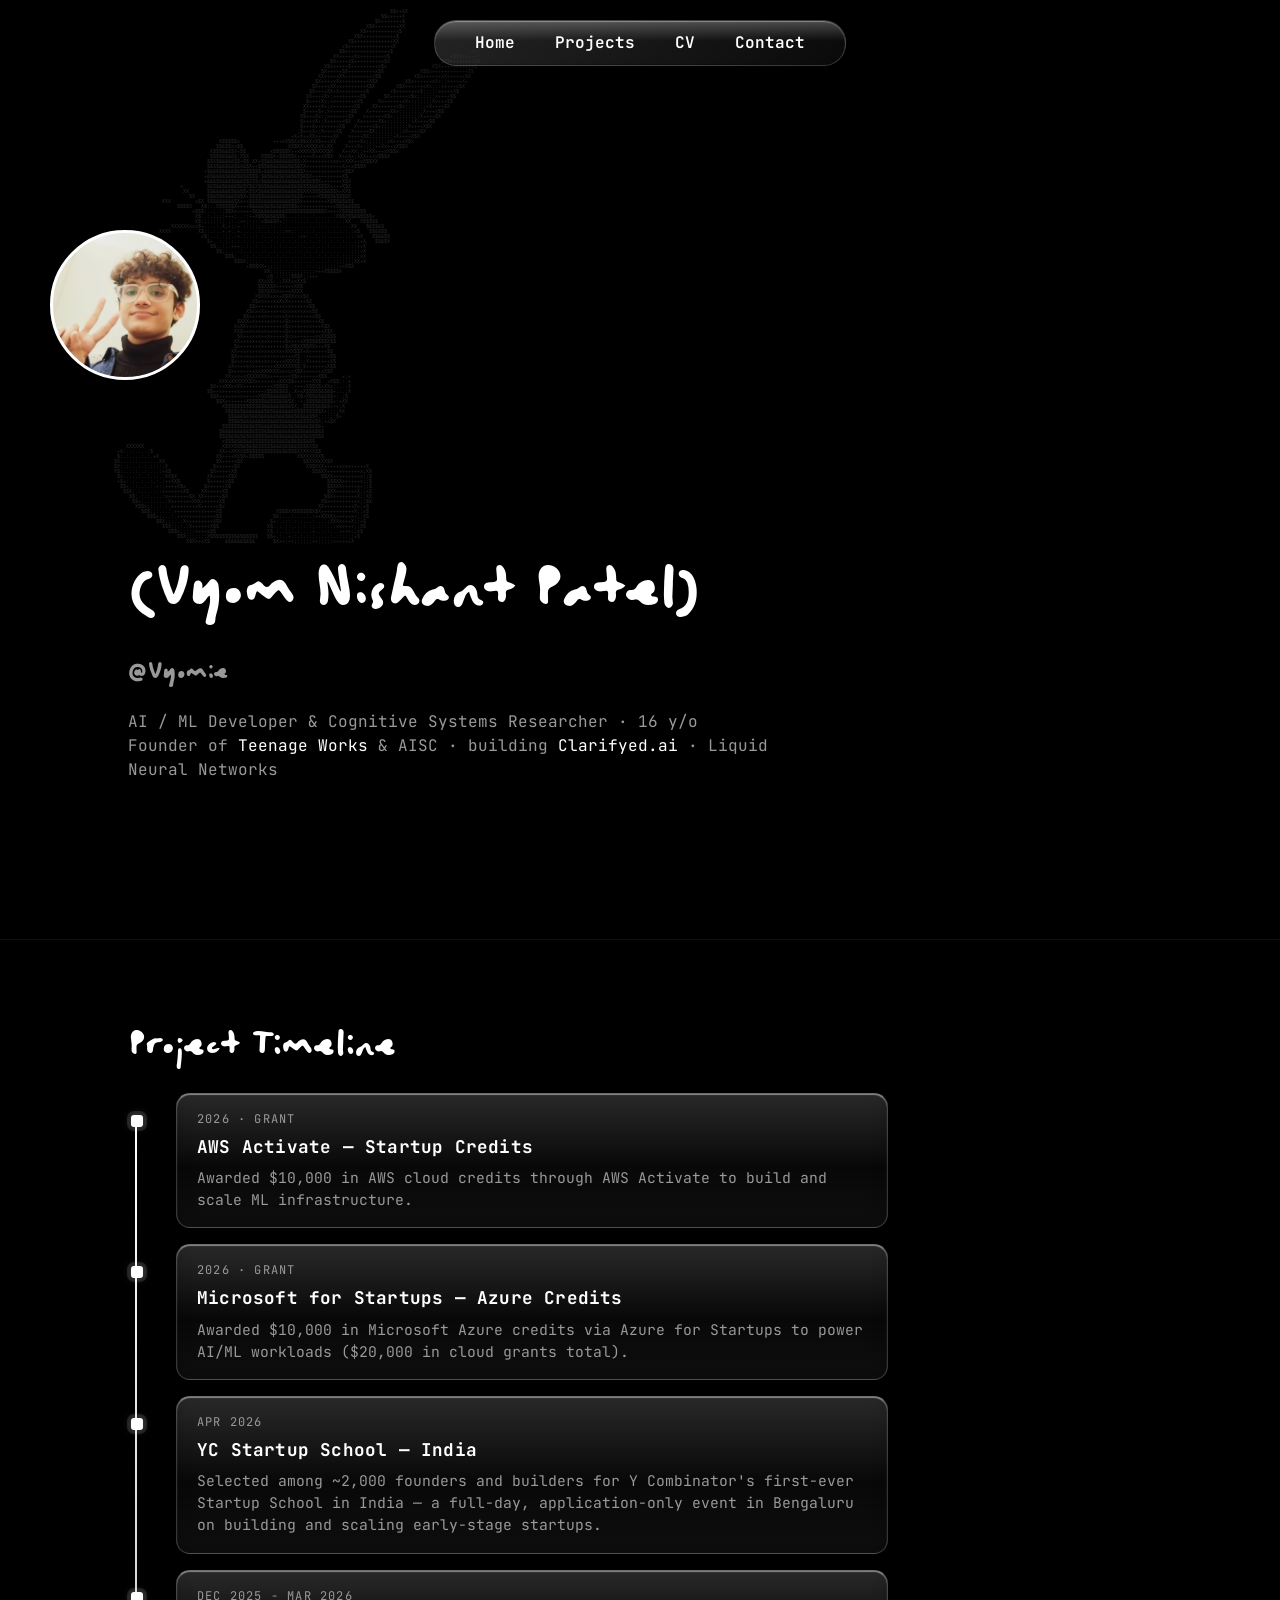
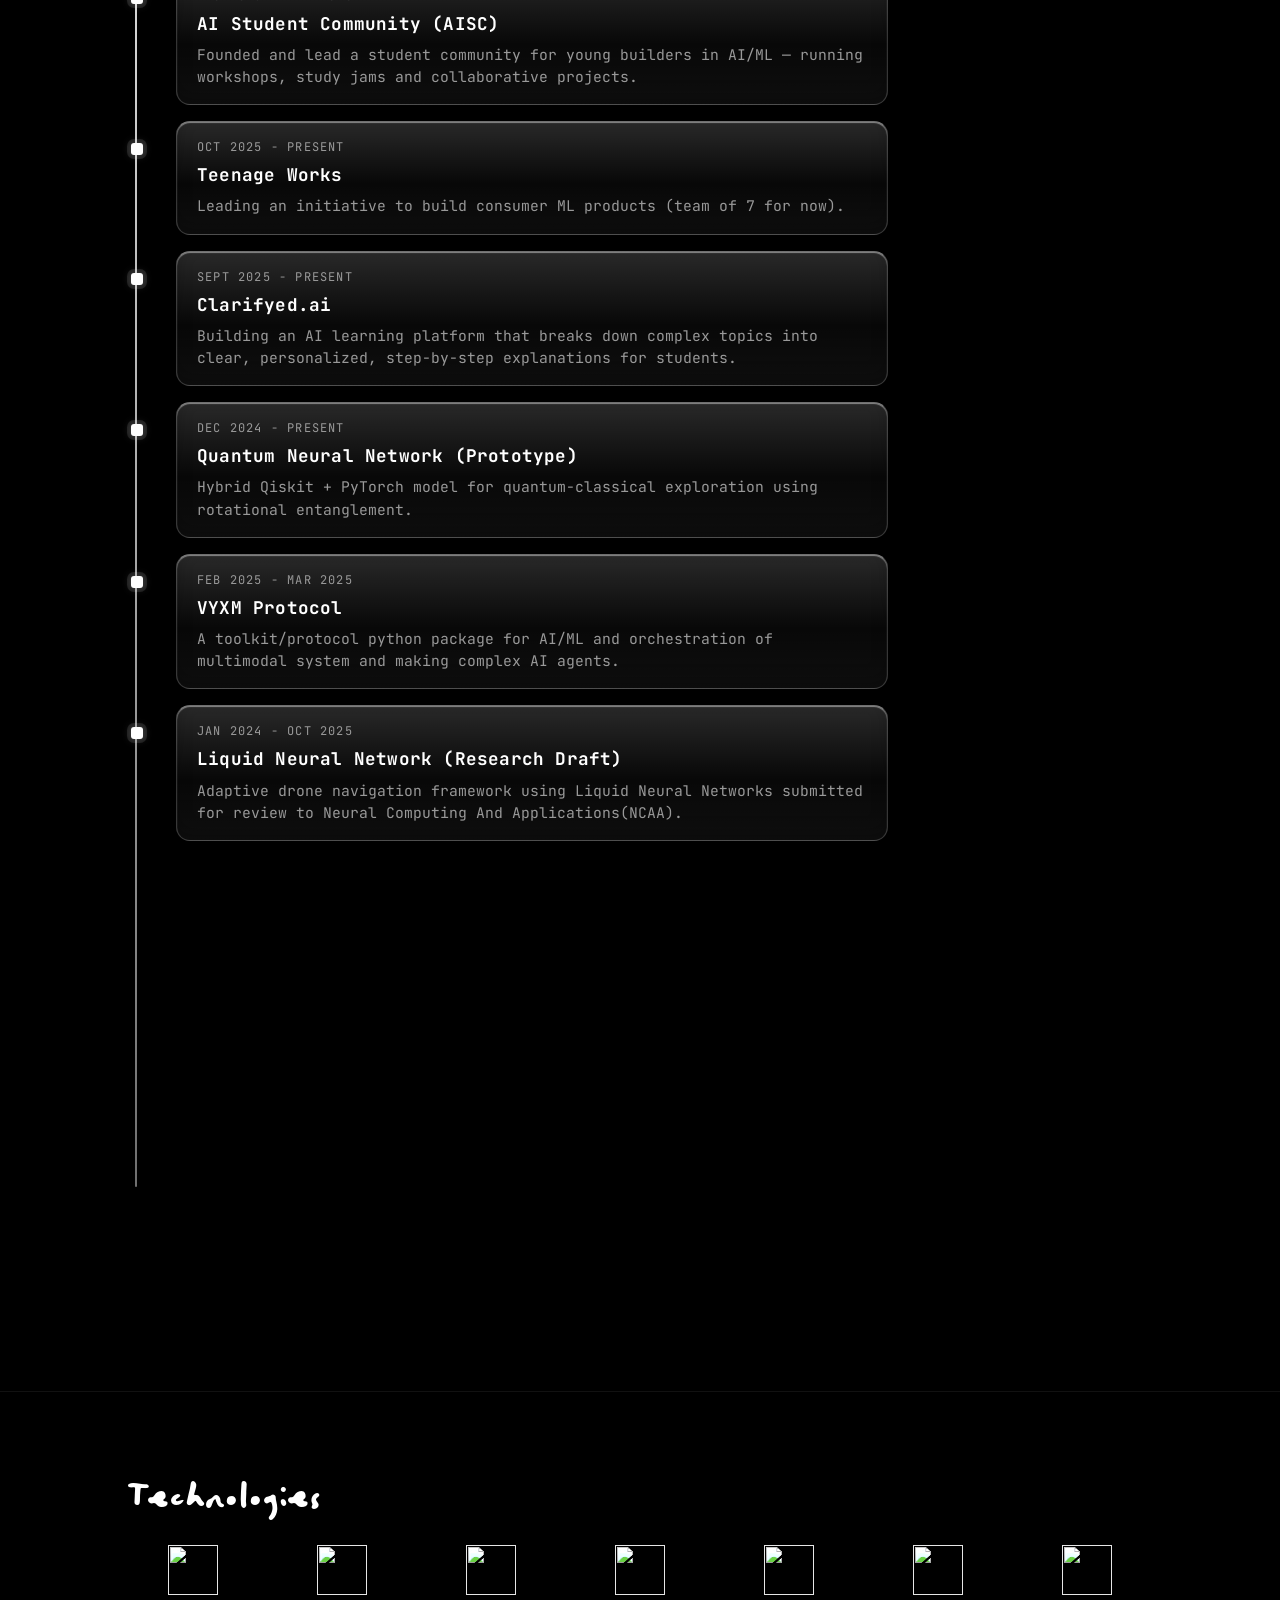
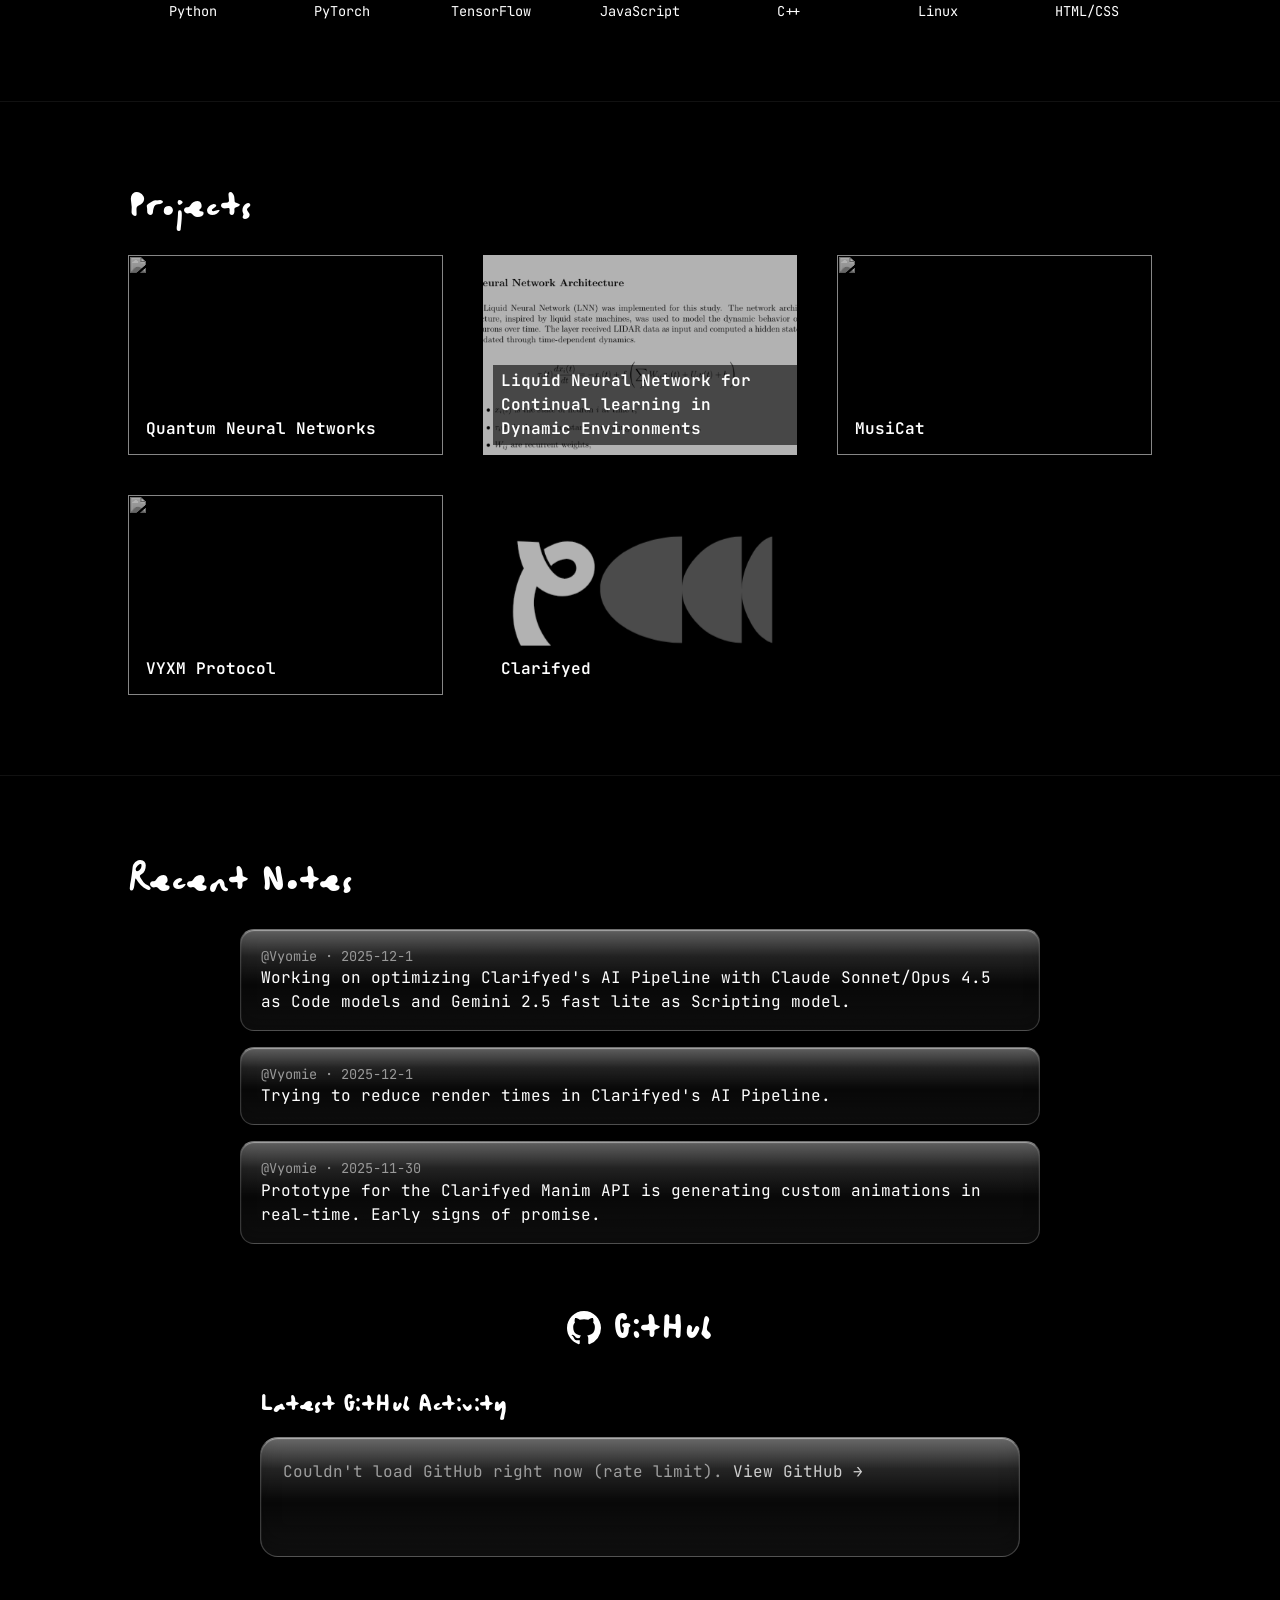
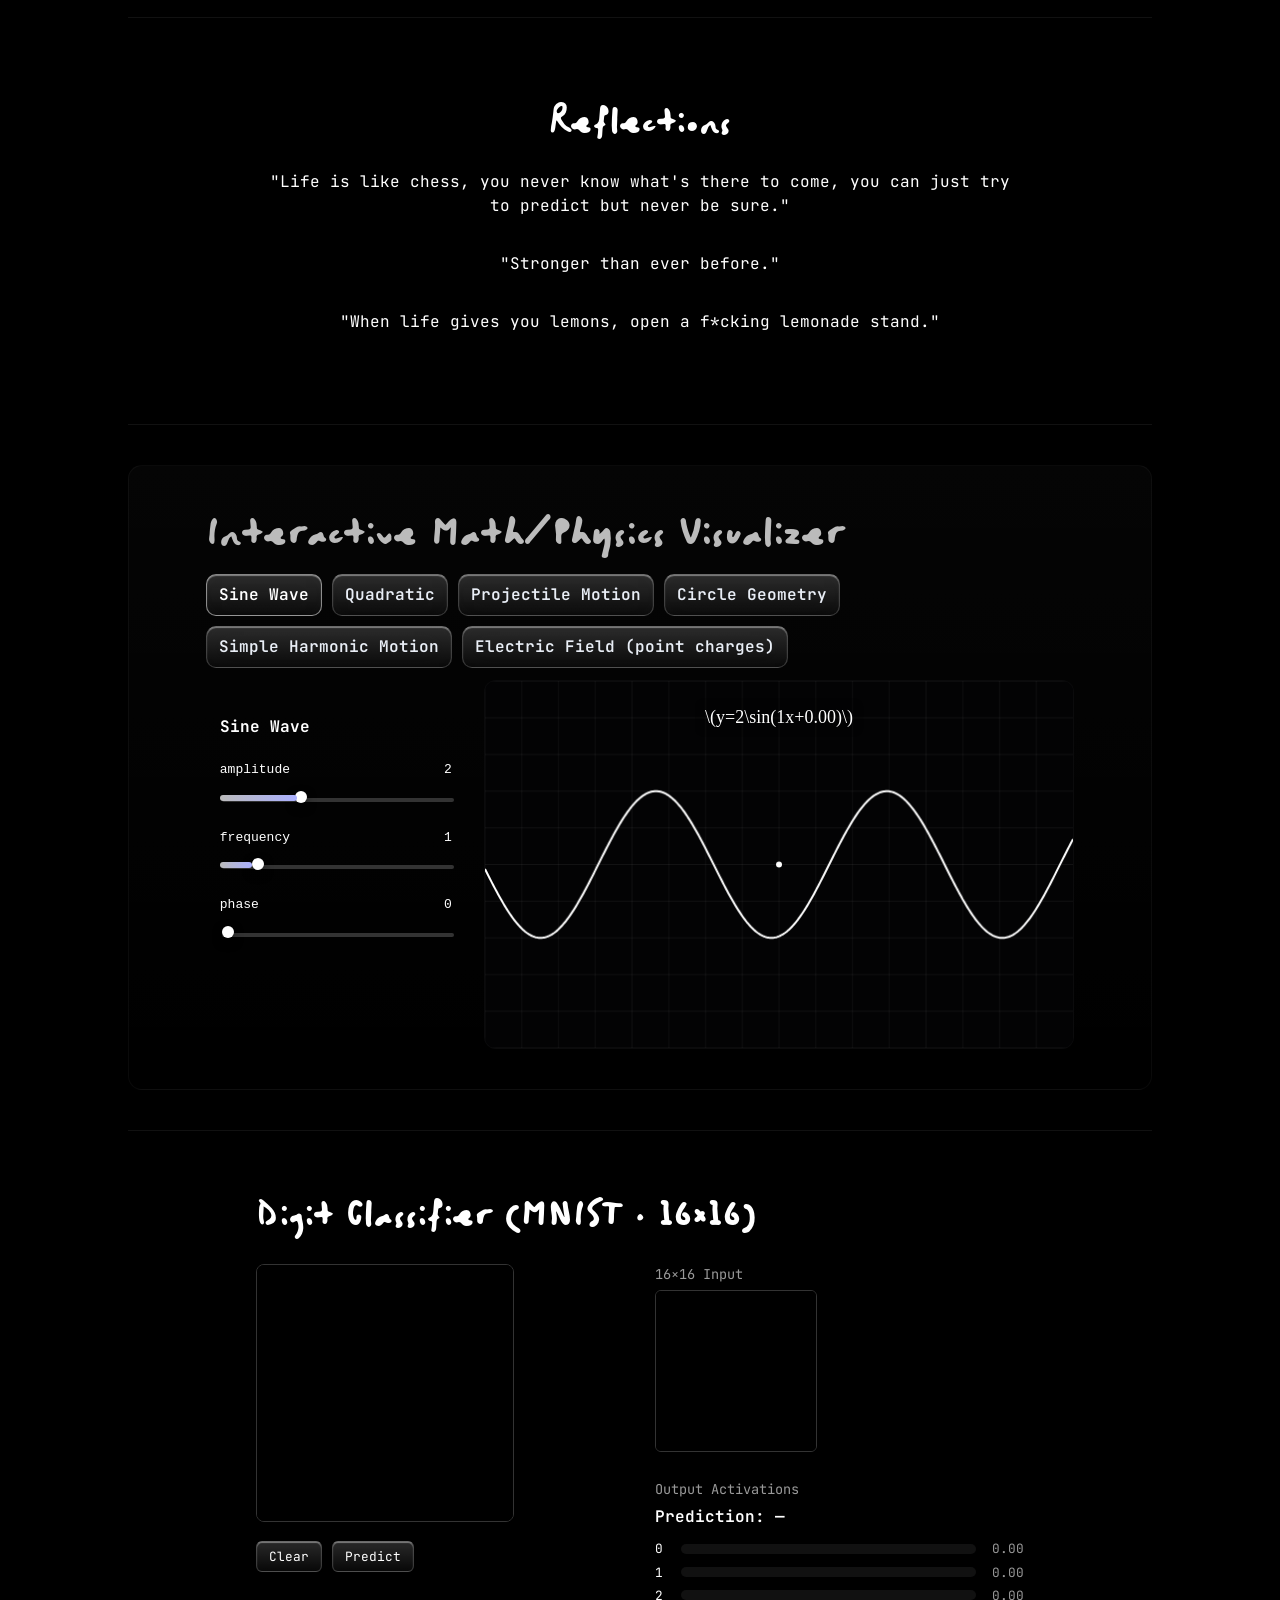
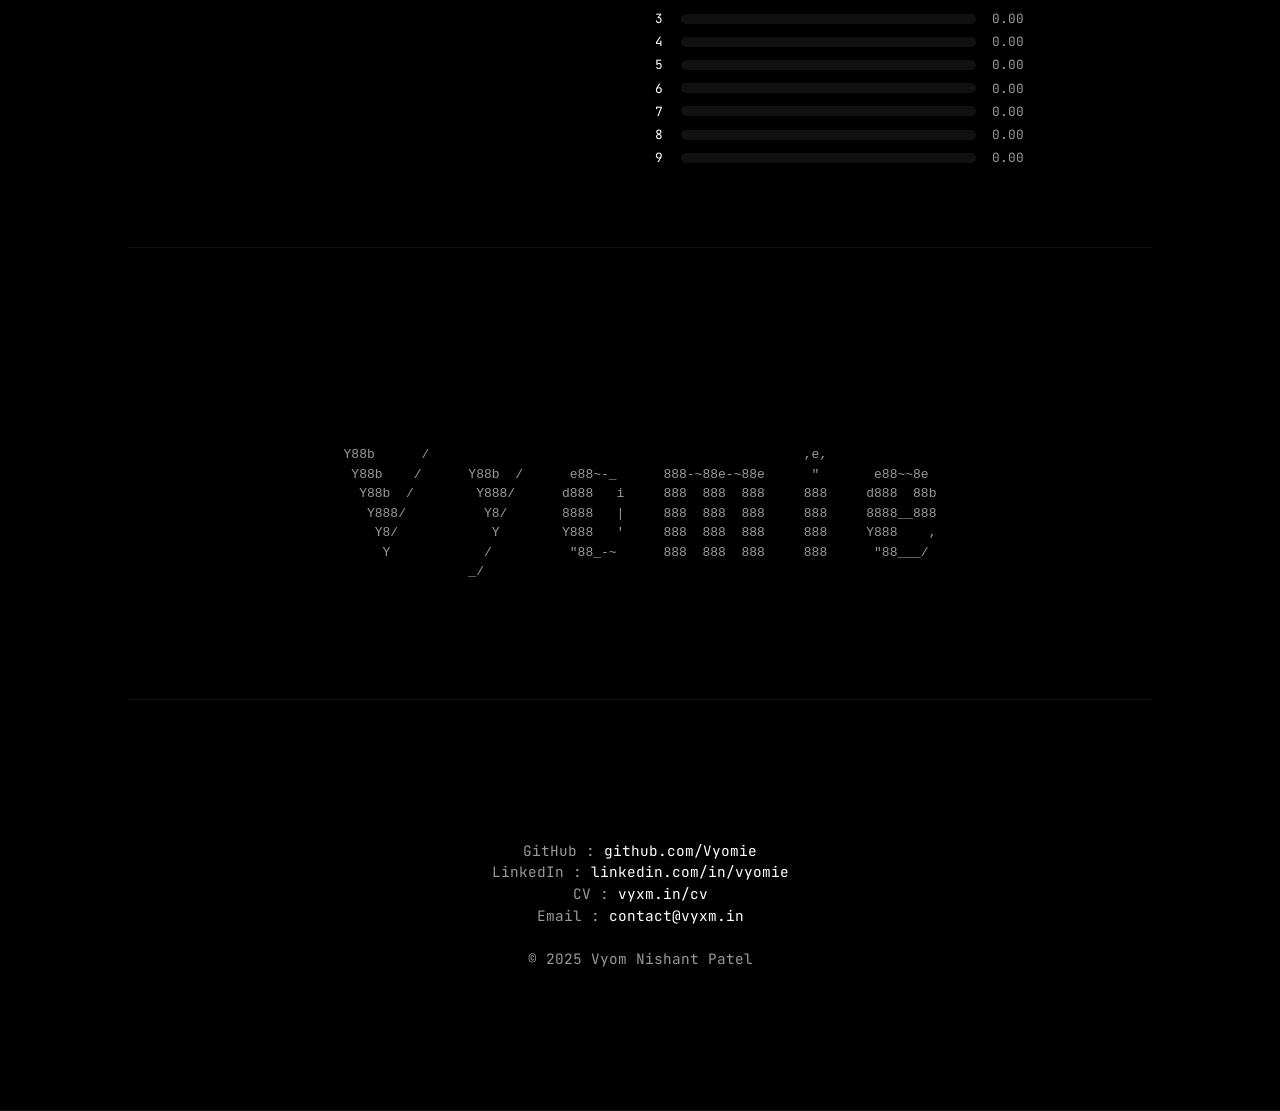
==== commit 808ccdf8: "Remove Spotify; add GitHub logo to title; Bristol for subtitles - Remove the Spotify embed/widget an" ====
--- a/index.html
+++ b/index.html
@@ -127,8 +127,17 @@
   min-height:60vh;
 }
 #hero h1{font-size:3.6em;font-family:var(--display);font-weight:normal;letter-spacing:1px}
-#hero .handle{color:var(--muted);margin-bottom:20px}
+#hero .handle{font-family:var(--display);font-size:1.5em;letter-spacing:0.5px;color:var(--muted);margin-bottom:20px}
 #hero .bio{max-width:700px;color:var(--muted)}
+/* subtitle labels (Bristol) */
+.widget-label{
+  font-family:var(--display);
+  font-weight:normal;
+  font-size:1.5em;
+  letter-spacing:0.5px;
+  text-align:left;
+  margin-bottom:14px;
+}
 
 /* --- TIMELINE --- */
 .timeline{
@@ -1127,35 +1136,18 @@
     </div>
   </div>
 
-<!-- SPOTIFY & GITHUB -->
+<!-- GITHUB -->
 <section id="widgets" class="fade" style="padding:60px 8vw; text-align:center; color:#fff; font-family:'JetBrains Mono', monospace;">
-  <h2 style="margin-bottom:36px; font-size:2em; color:#fff;">Spotify &amp; GitHub</h2>
-  <div style="display:flex; flex-direction:column; align-items:center; gap:48px; max-width:920px; margin:0 auto;">
-
-    <!-- Spotify -->
+  <h2 style="margin-bottom:30px; color:#fff;">
+    <svg viewBox="0 0 16 16" width="34" height="34" fill="currentColor" aria-hidden="true" style="vertical-align:-7px; margin-right:12px;"><path d="M8 0C3.58 0 0 3.58 0 8c0 3.54 2.29 6.53 5.47 7.59.4.07.55-.17.55-.38 0-.19-.01-.82-.01-1.49-2.01.37-2.53-.49-2.69-.94-.09-.23-.48-.94-.82-1.13-.28-.15-.68-.52-.01-.53.63-.01 1.08.58 1.23.82.72 1.21 1.87.87 2.33.66.07-.52.28-.87.51-1.07-1.78-.2-3.64-.89-3.64-3.95 0-.87.31-1.59.82-2.15-.08-.2-.36-1.02.08-2.12 0 0 .67-.21 2.2.82.64-.18 1.32-.27 2-.27.68 0 1.36.09 2 .27 1.53-1.04 2.2-.82 2.2-.82.44 1.1.16 1.92.08 2.12.51.56.82 1.27.82 2.15 0 3.07-1.87 3.75-3.65 3.95.29.25.54.73.54 1.48 0 1.07-.01 1.93-.01 2.2 0 .21.15.46.55.38A8.01 8.01 0 0016 8c0-4.42-3.58-8-8-8z"></path></svg>GitHub
+  </h2>
+  <div style="display:flex; flex-direction:column; align-items:center; max-width:760px; margin:0 auto;">
     <div style="width:100%;">
-      <div style="margin-bottom:14px; font-weight:bold; font-size:1.15em; text-align:left;">Spotify Playlist</div>
-      <div class="glass-card" style="border-radius:18px; overflow:hidden; padding:0;">
-        <iframe
-          style="width:100%; border:0; display:block; border-radius:18px;"
-          src="https://open.spotify.com/embed/playlist/29BaDUJS5n5venJE9TRfmF?si=zMBabEc4S8u5WkSNNPKakw&theme=0"
-          height="560"
-          frameborder="0"
-          allowtransparency="true"
-          allow="encrypted-media"
-          loading="lazy">
-        </iframe>
-      </div>
-    </div>
-
-    <!-- GitHub -->
-    <div style="width:100%;">
-      <div style="margin-bottom:14px; font-weight:bold; font-size:1.15em; text-align:left;">Latest GitHub Activity</div>
+      <div class="widget-label">Latest GitHub Activity</div>
       <div id="githubWidget" class="glass-card" style="padding:8px 18px; min-height:120px; color:#fff; text-align:left;">
         Loading…
       </div>
     </div>
-
   </div>
 </section>
 
@@ -1524,19 +1516,6 @@
   window.addEventListener('load', sizeTimelineRail);
   window.addEventListener('resize', sizeTimelineRail);
   setTimeout(sizeTimelineRail, 400);
-
-  // Spotify mock (replace token with your bearer token)
-  const SPOTIFY_TOKEN="YOUR_SPOTIFY_BEARER_TOKEN";
-  async function fetchSpotify(){
-    try{
-      const res=await fetch("https://api.spotify.com/v1/me/player/currently-playing",{headers:{Authorization:`Bearer ${SPOTIFY_TOKEN}`}});
-      if(res.status!==200){document.getElementById('spotifyWidget').textContent="Not playing";return;}
-      const data=await res.json();
-      document.getElementById('spotifyWidget').textContent=`${data.item.name} — ${data.item.artists.map(a=>a.name).join(', ')}`;
-    }catch(e){document.getElementById('spotifyWidget').textContent="Error fetching Spotify";}
-  }
-  fetchSpotify();
-  setInterval(fetchSpotify,15000);
 </script>
 
 
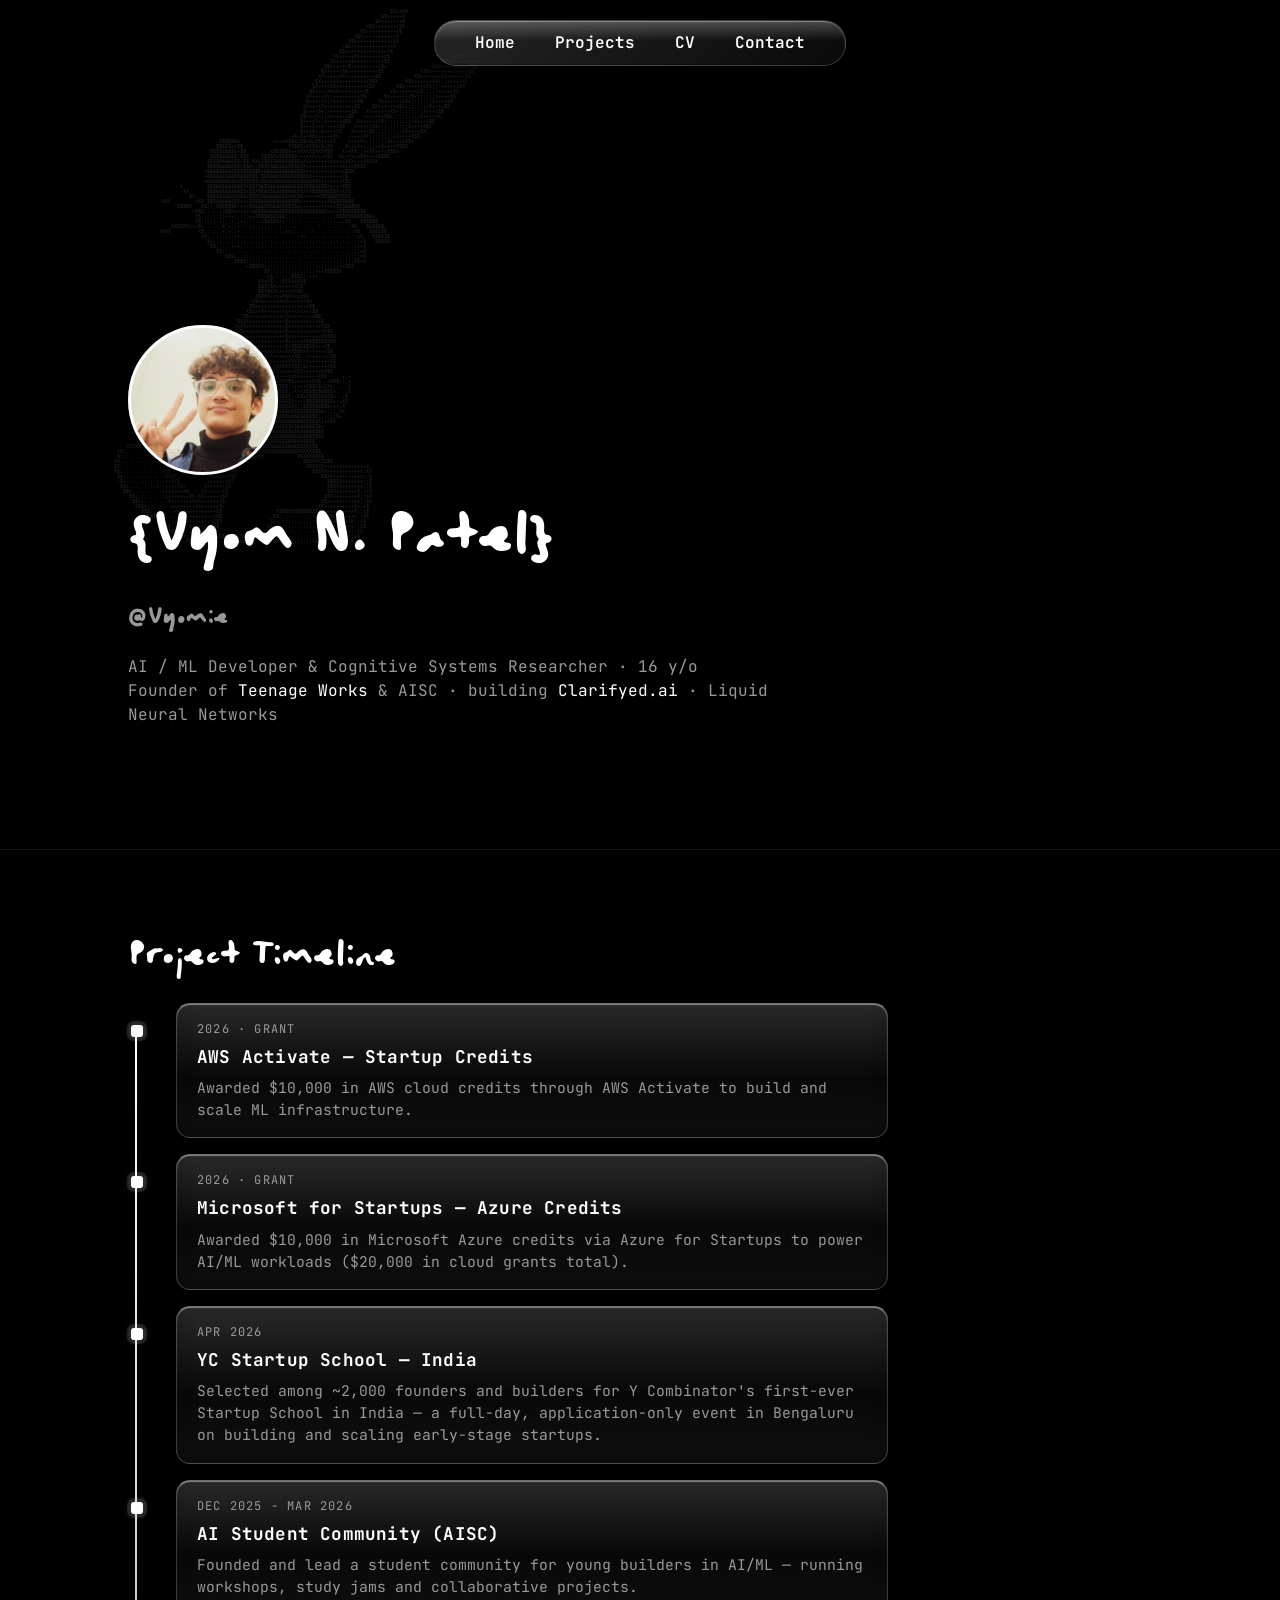
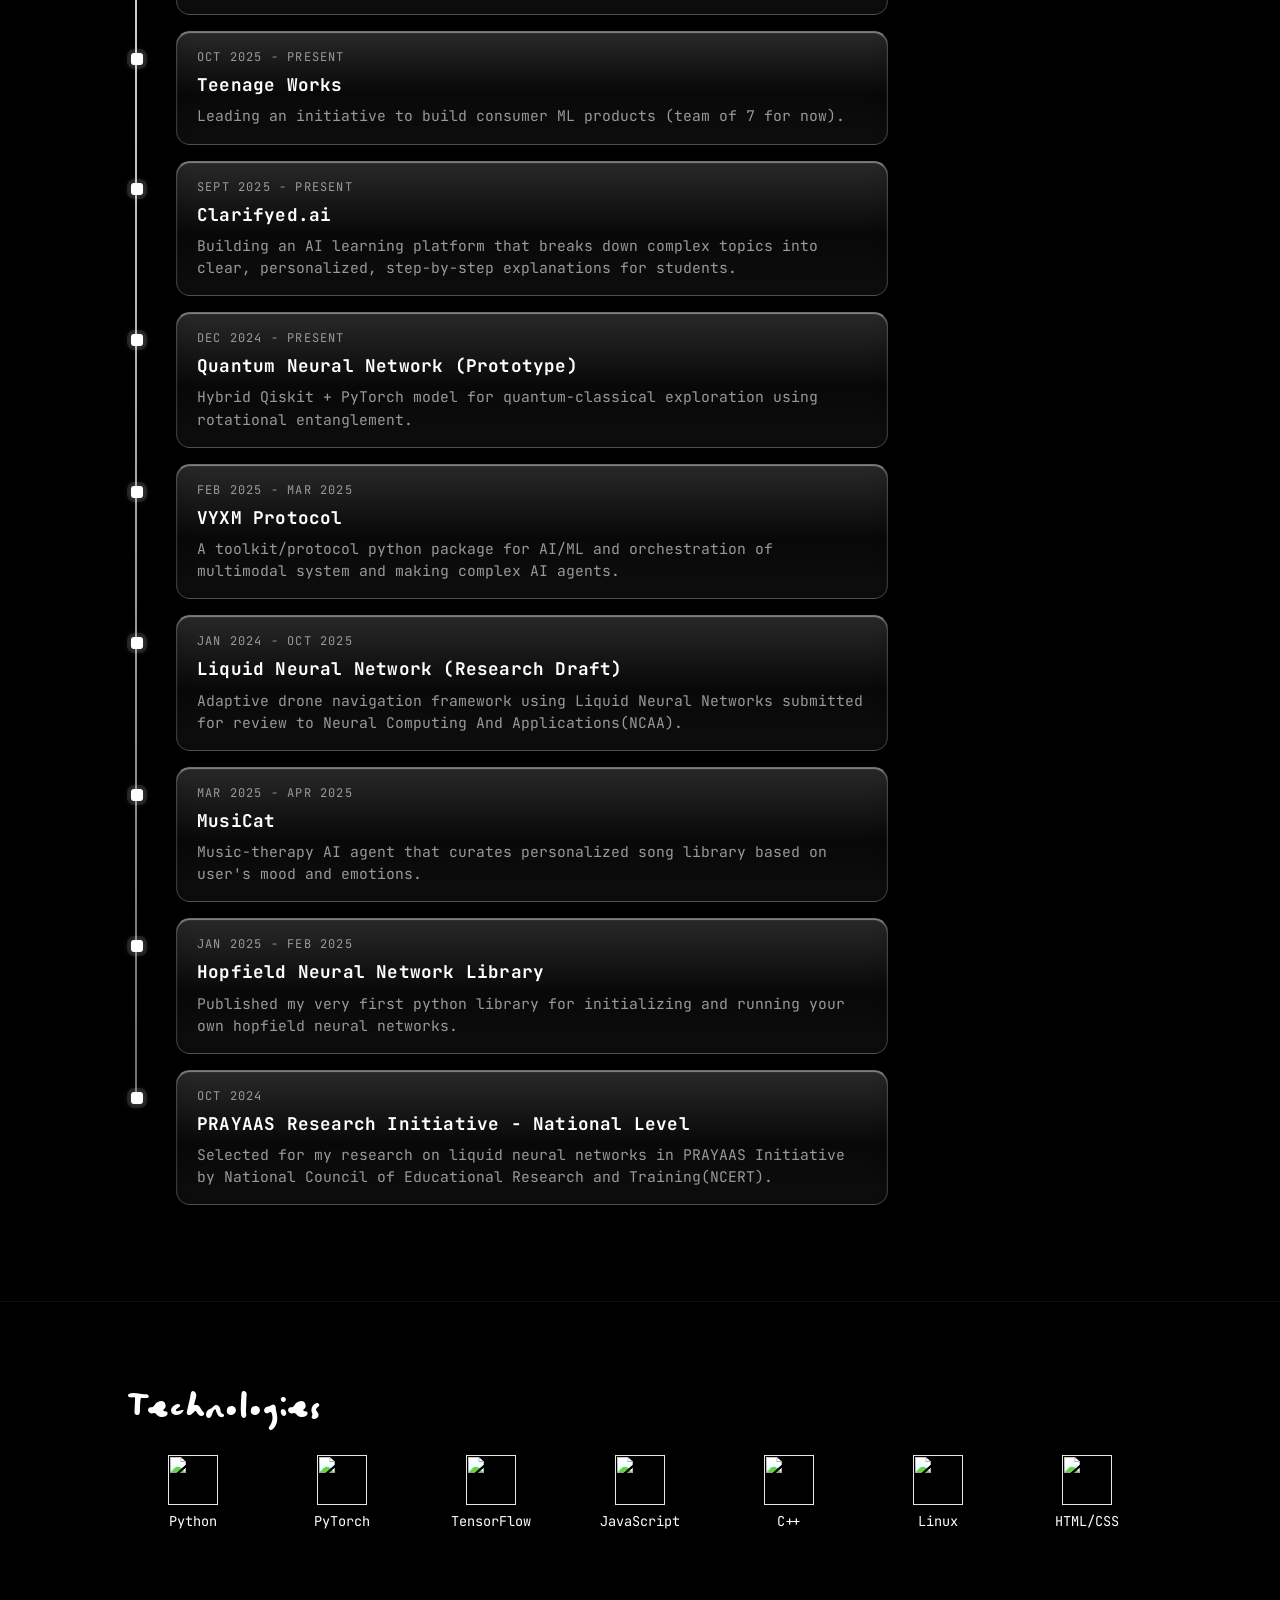
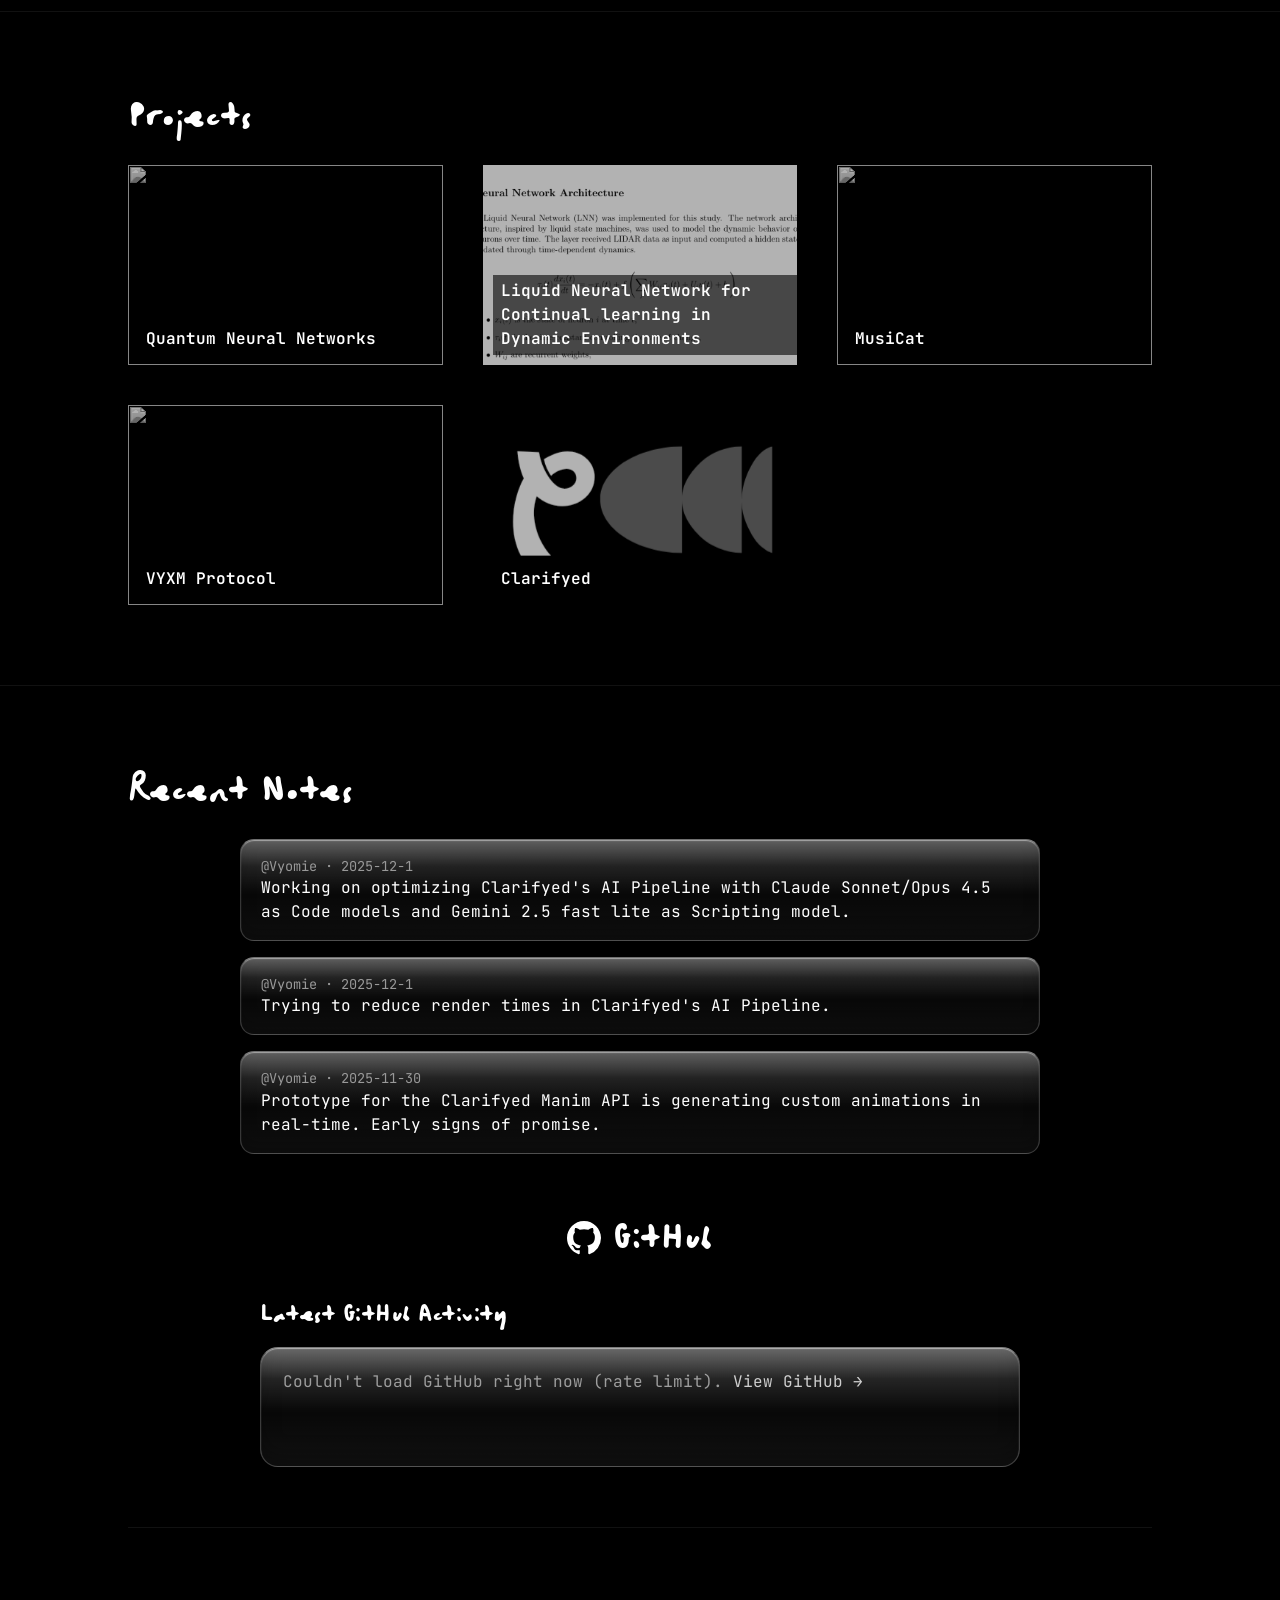
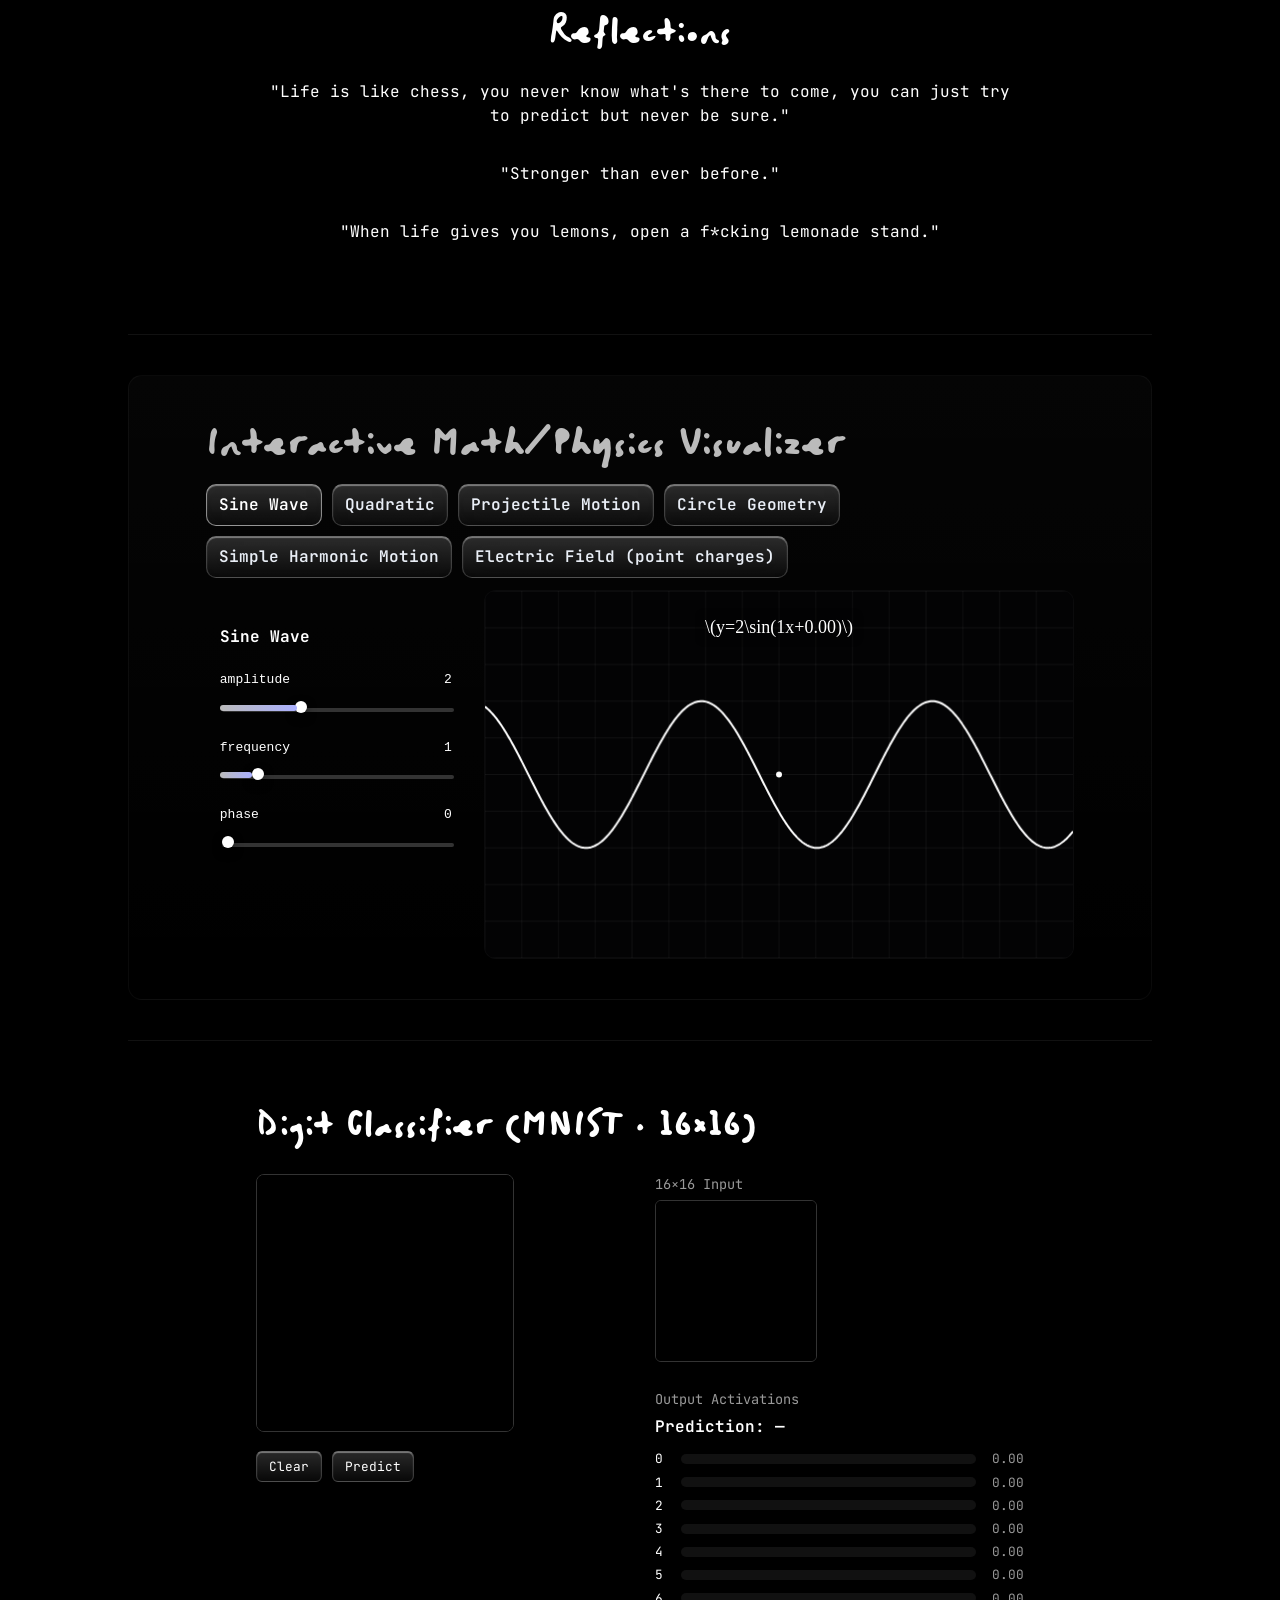
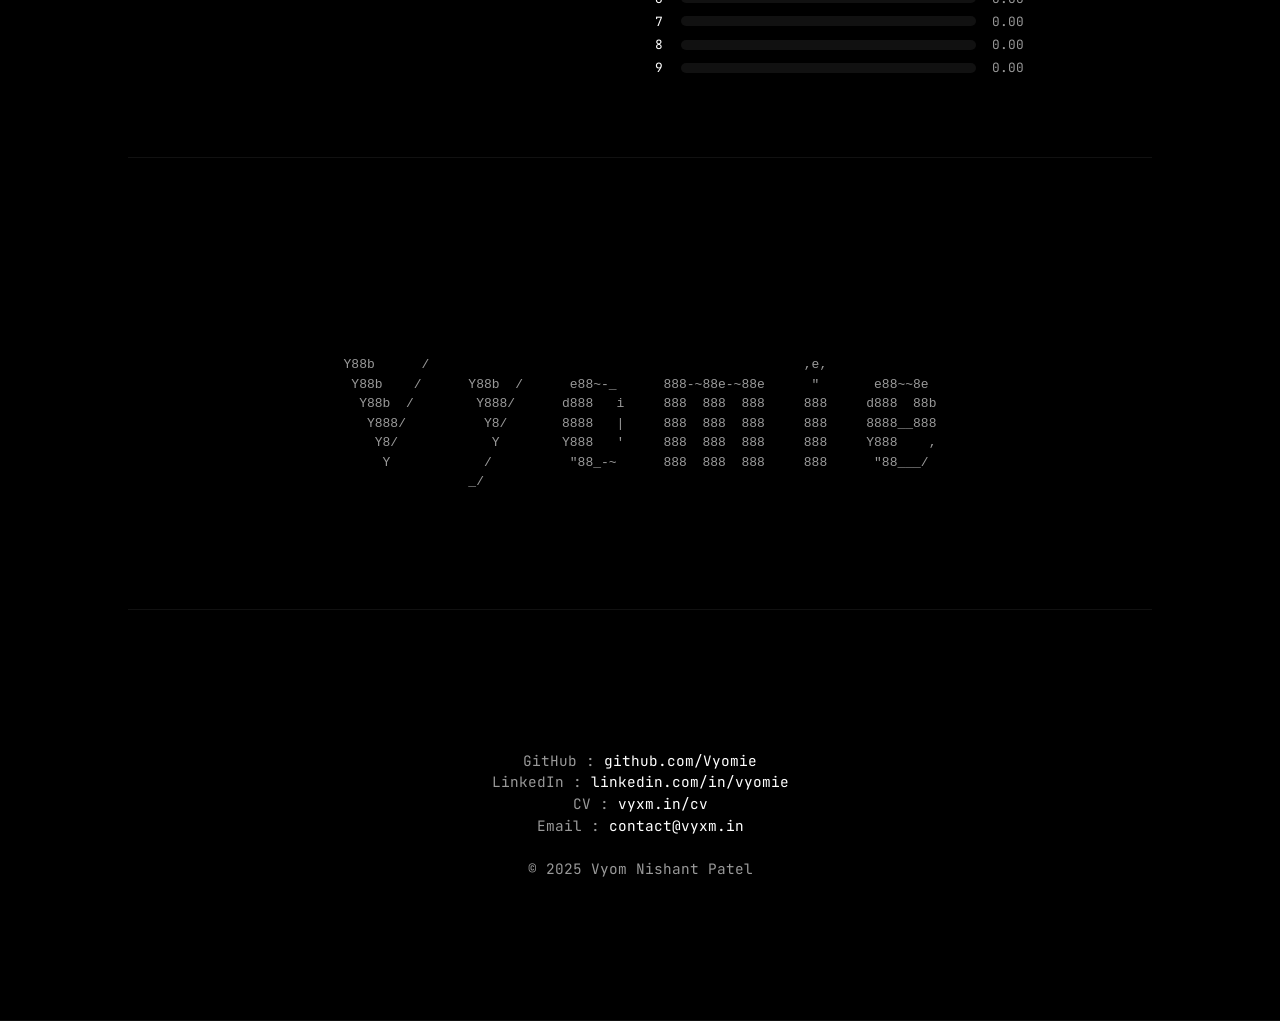
==== commit 92c6bb48: "Profile photo straddles the banner; rename visible heading to {Vyom N. Patel} - Move avatar into the" ====
--- a/index.html
+++ b/index.html
@@ -110,21 +110,23 @@
   height:400px;
   background:url('https://images.unsplash.com/photo-1518770660439-4636190af475?auto=format&fit=crop&w=1600&q=80') center/cover no-repeat;
 }
-#header #avatar{
-  position:absolute;
-  bottom:20px;
-  left:50px;
+
+/* --- HERO --- */
+#hero{
+  display:flex;flex-direction:column;justify-content:flex-start;
+  min-height:50vh;
+  padding-top:0;
+}
+/* avatar straddles the banner: half on the banner, half below */
+#hero #avatar{
   width:150px;
   height:150px;
   border-radius:50%;
   border:3px solid #fff;
   background:url('vyom-pfp.jpg') center/cover no-repeat;
-}
-
-/* --- HERO --- */
-#hero{
-  display:flex;flex-direction:column;justify-content:center;
-  min-height:60vh;
+  margin-top:-75px;
+  margin-bottom:18px;
+  box-shadow:0 8px 24px rgba(0,0,0,0.5);
 }
 #hero h1{font-size:3.6em;font-family:var(--display);font-weight:normal;letter-spacing:1px}
 #hero .handle{font-family:var(--display);font-size:1.5em;letter-spacing:0.5px;color:var(--muted);margin-bottom:20px}
@@ -382,9 +384,9 @@
   #hero h1 {font-size:2.2em;}
   #hero .bio {max-width:100%; font-size:0.95em;}
 
-  /* Smaller header banner + avatar on mobile (kept on the left) */
+  /* Smaller header banner + avatar straddling it on mobile (left) */
   #header {height:190px;}
-  #header #avatar {width:96px; height:96px; bottom:16px; left:24px;}
+  #hero #avatar {width:104px; height:104px; margin-top:-52px; margin-bottom:14px;}
   
   /* Timeline */
   .timeline {padding-left:36px; --marker-center:24px;}
@@ -953,14 +955,13 @@
                                                                                                                                                                                                         
 </pre>
 
-<!-- HEADER IMAGE & AVATAR -->
-<div id="header" class="fade">
-  <div id="avatar"></div>
-</div>
+<!-- HEADER IMAGE -->
+<div id="header" class="fade"></div>
 
 <!-- HERO -->
 <section id="hero" class="fade">
-  <h1>(Vyom Nishant Patel)</h1>
+  <div id="avatar"></div>
+  <h1>{Vyom N. Patel}</h1>
   <div class="handle">@Vyomie</div>
   <p class="bio">
     AI / ML Developer &amp; Cognitive Systems Researcher · 16 y/o<br>
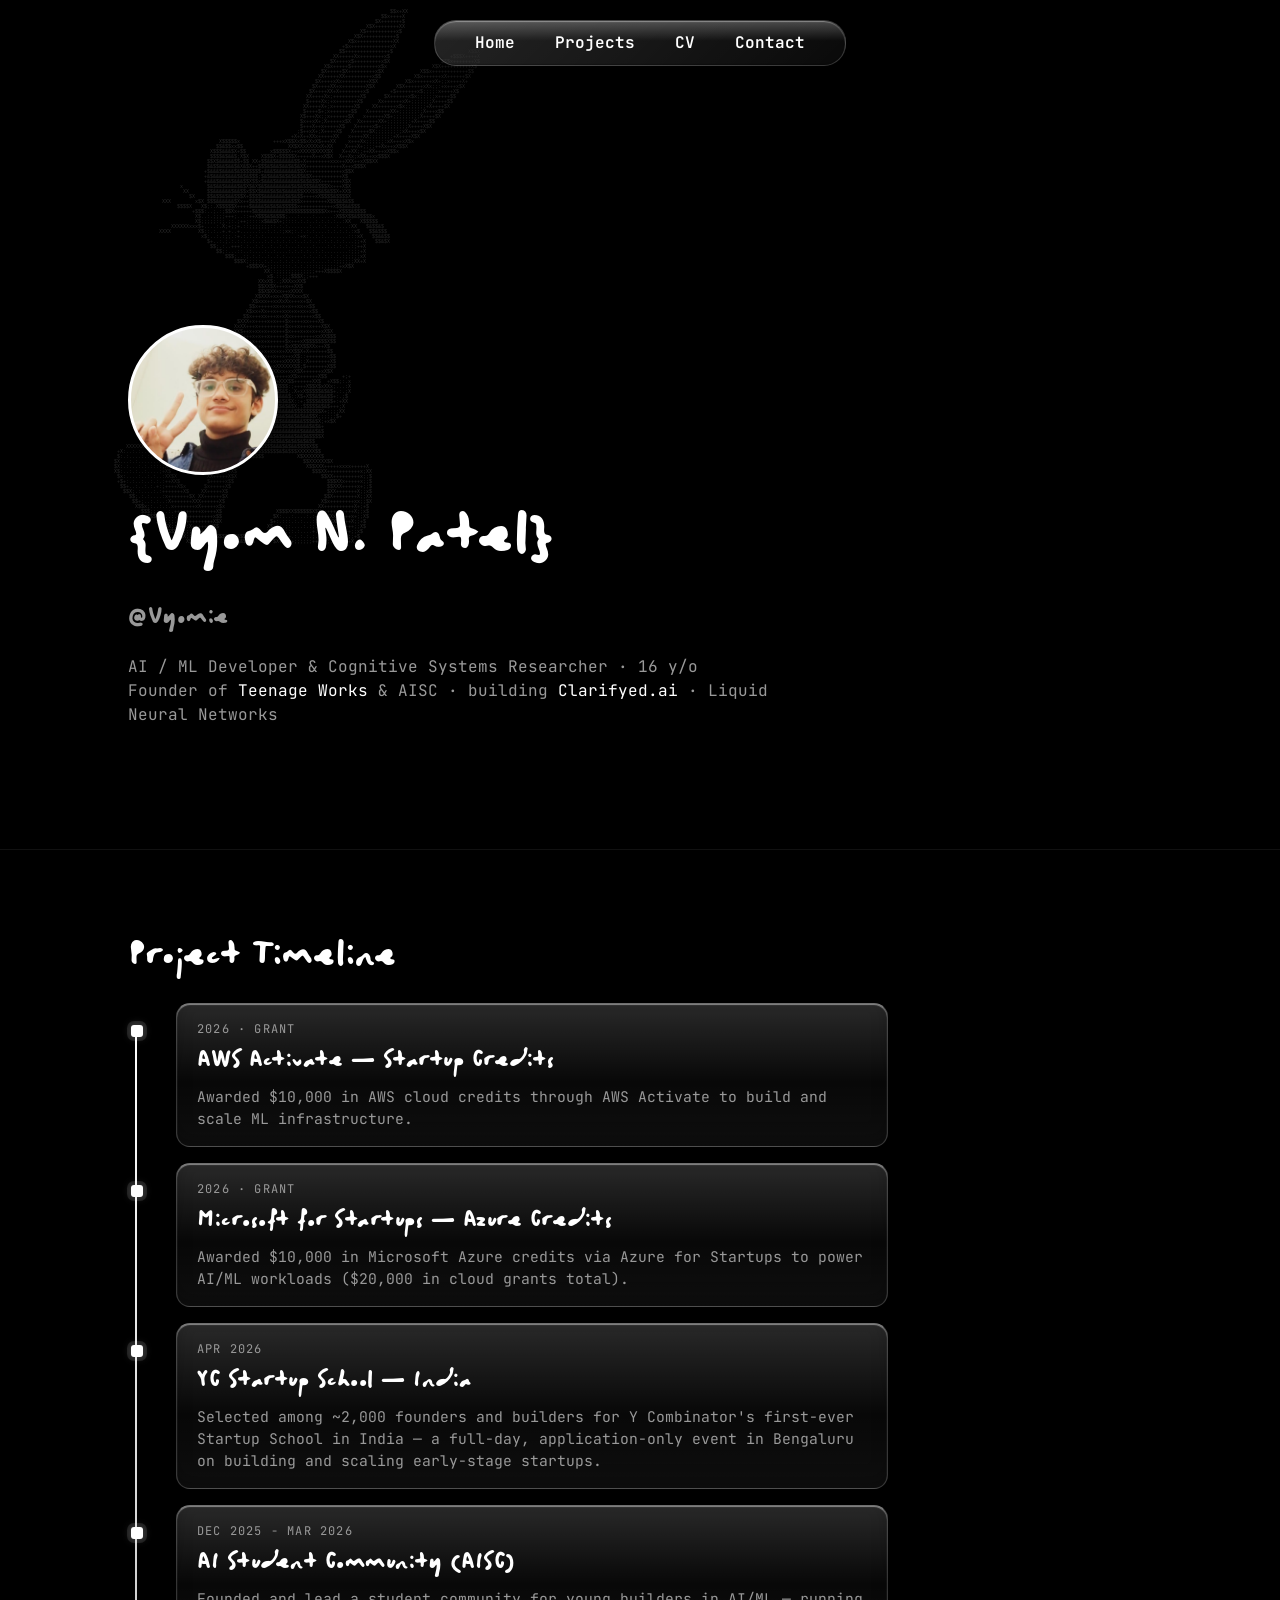
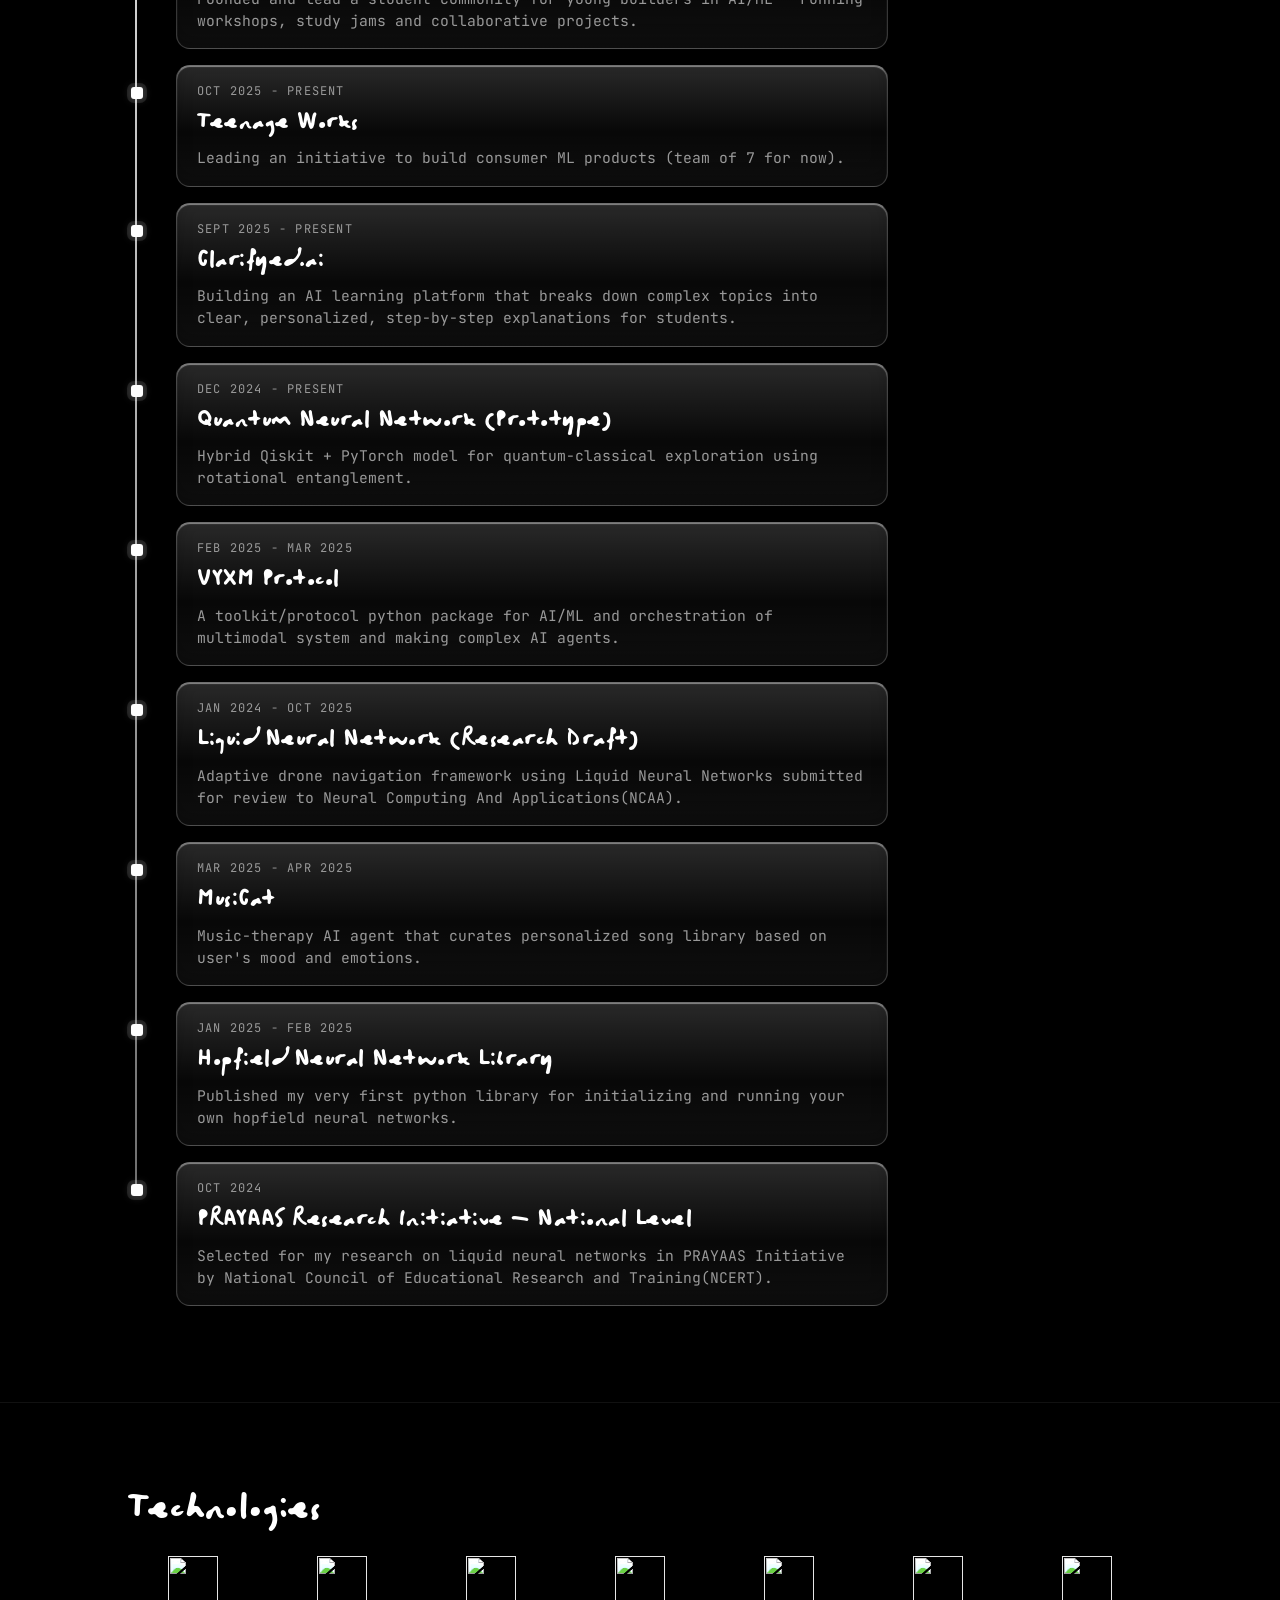
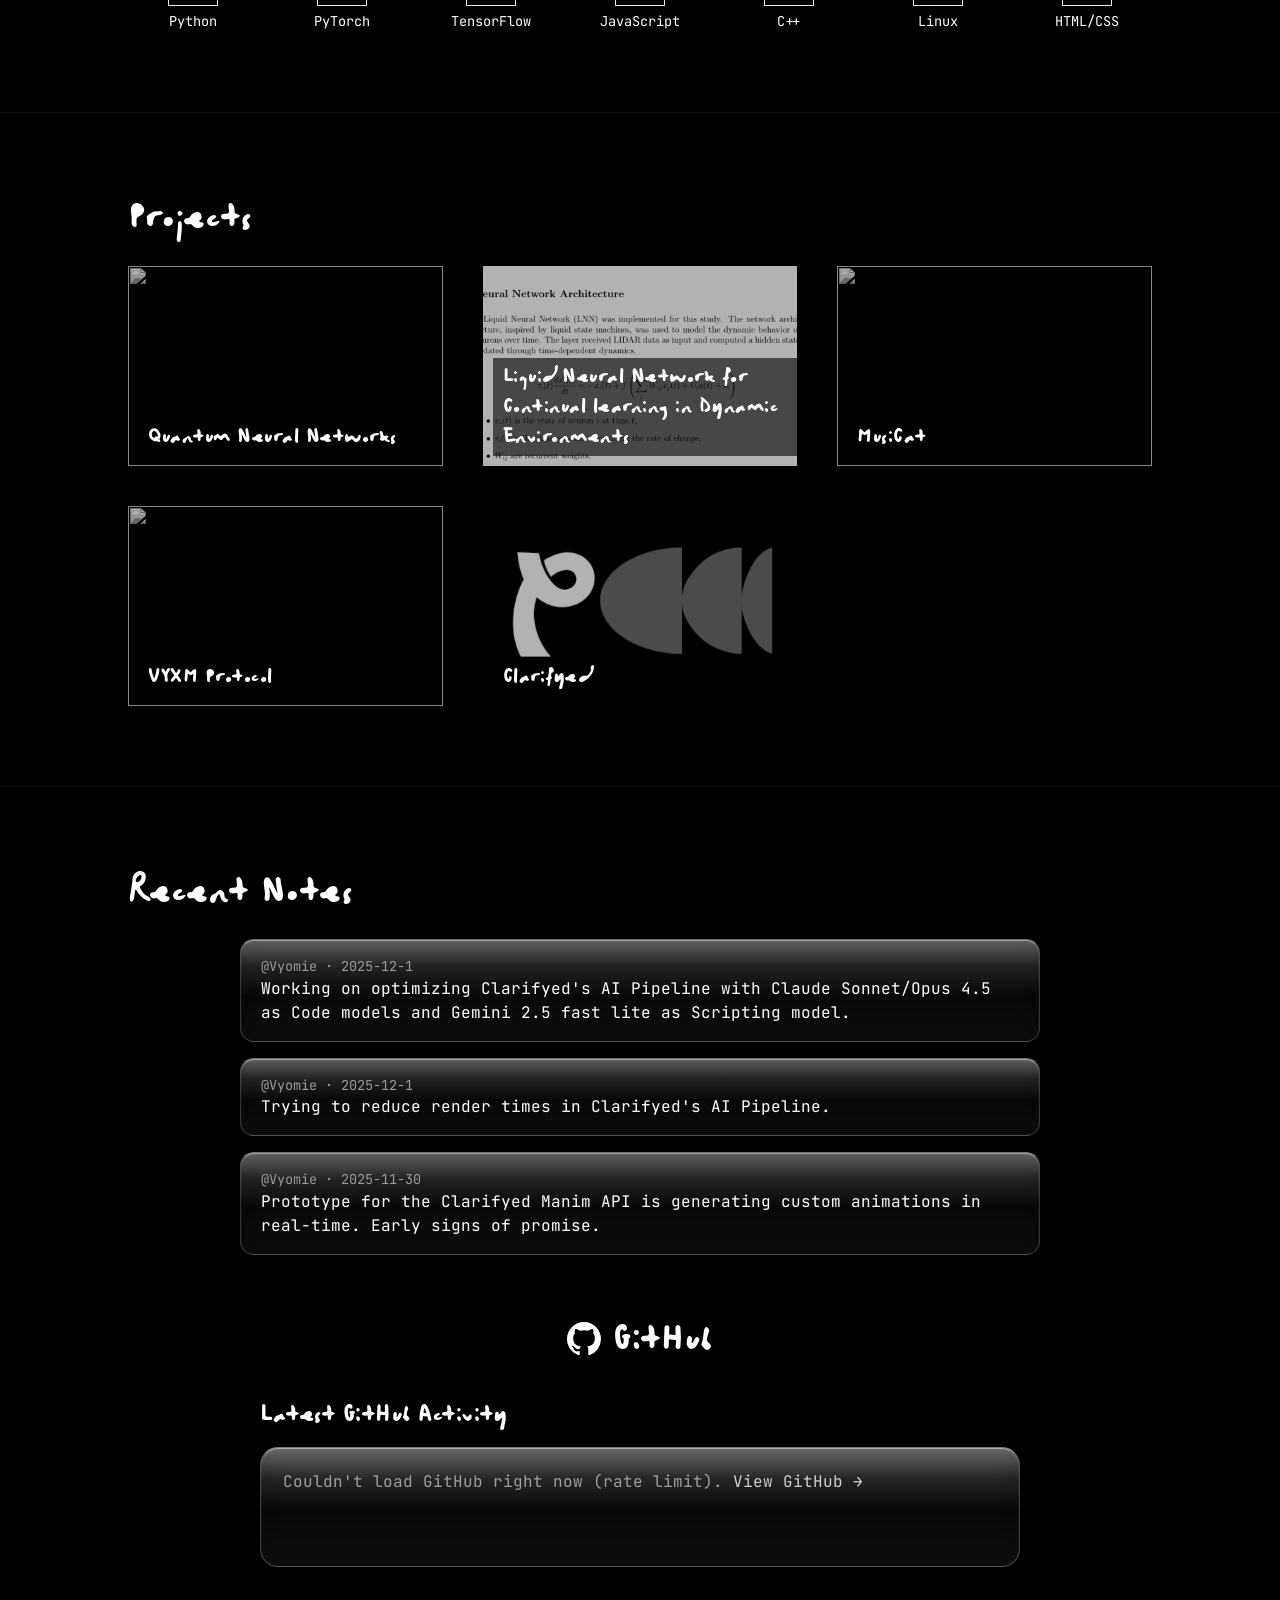
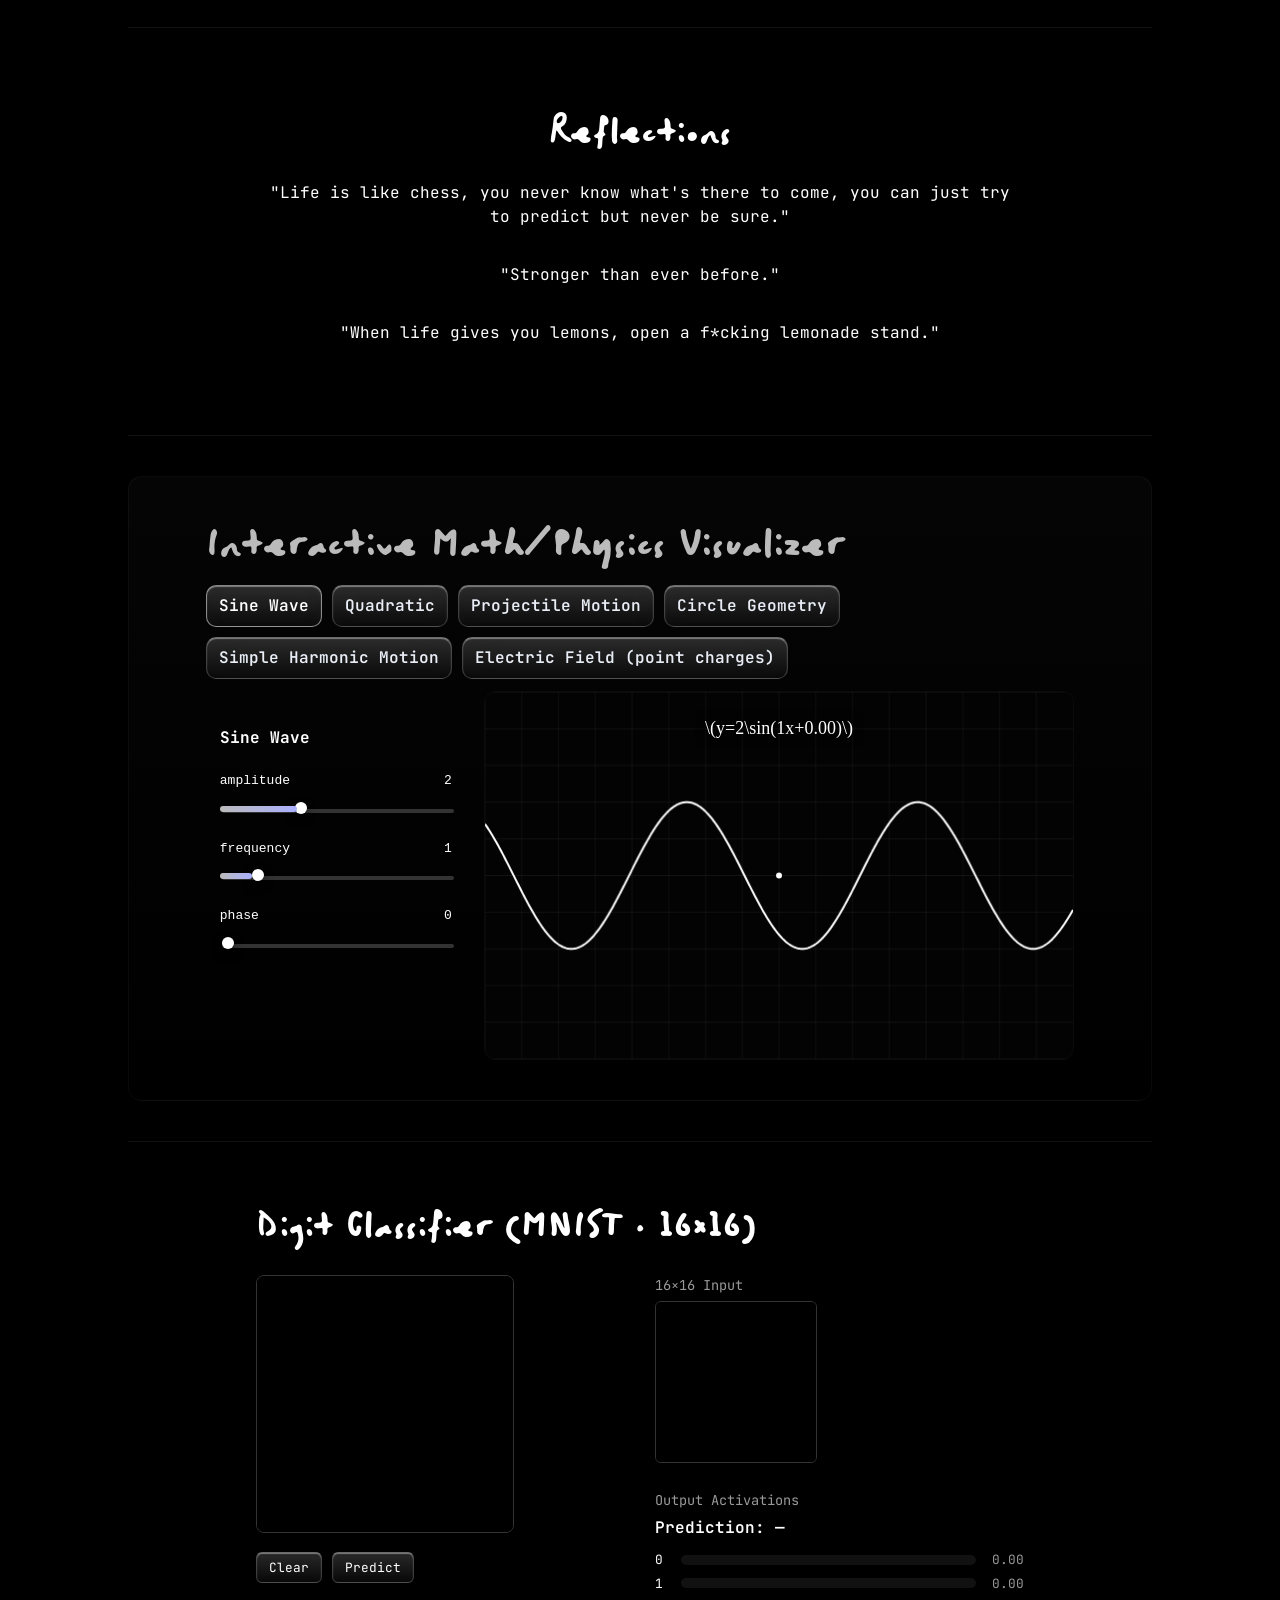
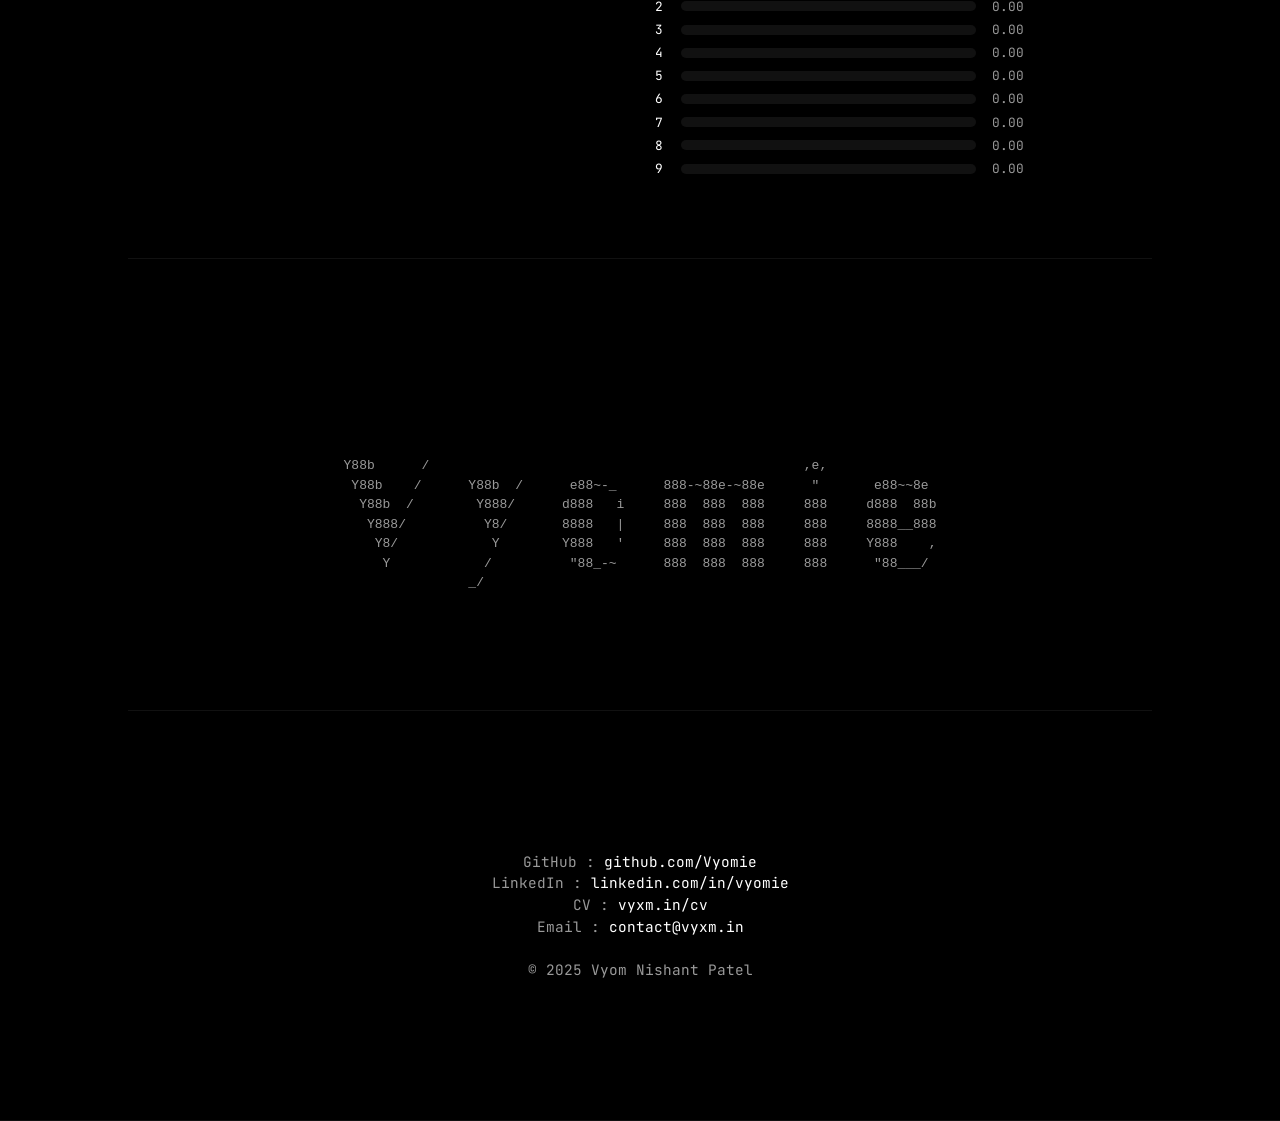
==== commit ec5fc205: "Fix pfp stacking over banner; Bristol on timeline/project/CV card titles - Avatar was painting behin" ====
--- a/index.html
+++ b/index.html
@@ -105,7 +105,6 @@
 
 /* --- HEADER --- */
 #header{
-  position:relative;
   width:100%;
   height:400px;
   background:url('https://images.unsplash.com/photo-1518770660439-4636190af475?auto=format&fit=crop&w=1600&q=80') center/cover no-repeat;
@@ -119,6 +118,8 @@
 }
 /* avatar straddles the banner: half on the banner, half below */
 #hero #avatar{
+  position:relative;
+  z-index:3;
   width:150px;
   height:150px;
   border-radius:50%;
@@ -191,7 +192,8 @@
   background:#fff;
   box-shadow:0 0 0 5px rgba(255,255,255,0.18), 0 0 14px rgba(255,255,255,0.55);
 }
-.timeline-entry h3{margin:0;font-size:1.1em;letter-spacing:0.2px}
+.timeline-entry h3{margin:0;font-size:1.45em;font-family:var(--display);font-weight:normal;letter-spacing:0.5px}
+.timeline-entry h3 a{font-family:inherit}
 .timeline-entry p{margin:7px 0 0;color:var(--muted);font-size:0.92em}
 .timeline-entry .time{
   color:var(--muted);
@@ -233,8 +235,11 @@
   position:absolute;
   bottom:10px;left:10px;
   background:rgba(0,0,0,0.6);
-  padding:4px 8px;
-  font-weight:600;
+  padding:4px 10px;
+  font-family:var(--display);
+  font-weight:normal;
+  font-size:1.25em;
+  letter-spacing:0.5px;
 }
 
 /* visually hidden but readable by crawlers / screen readers */
